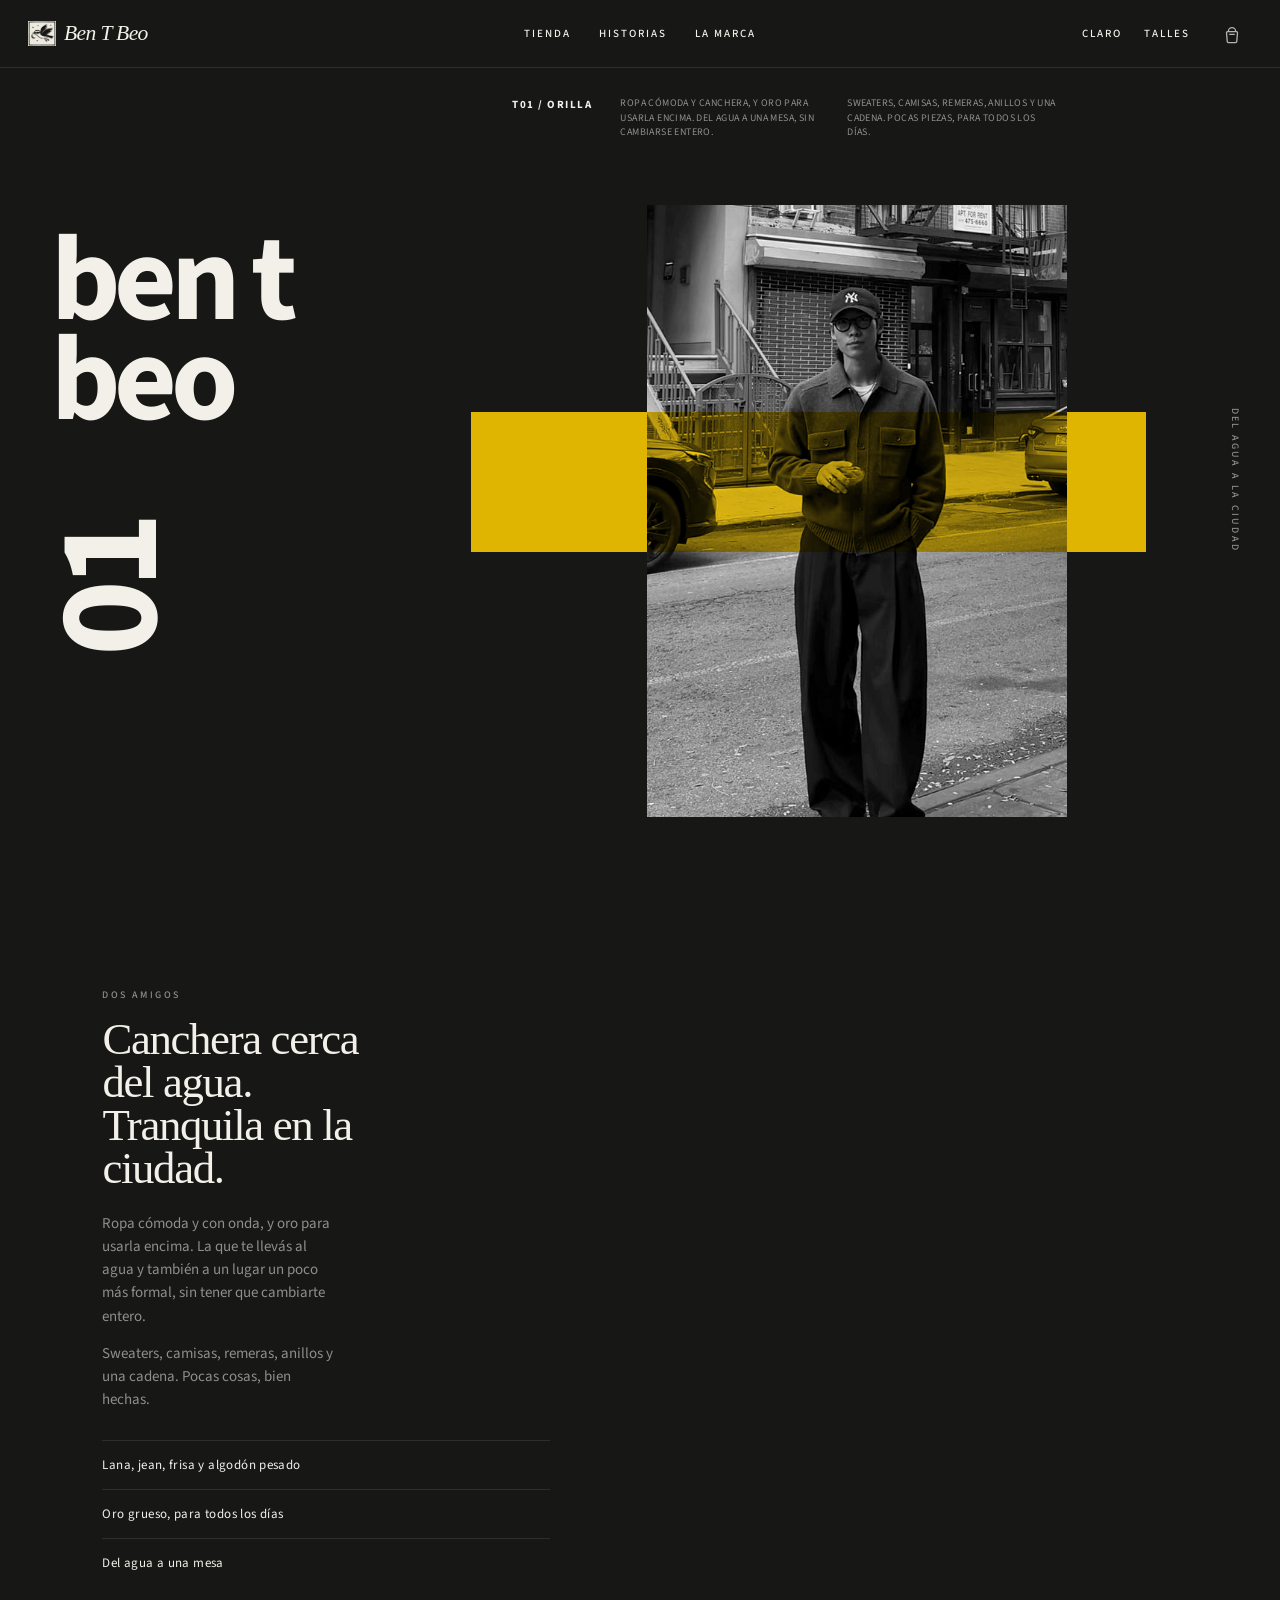
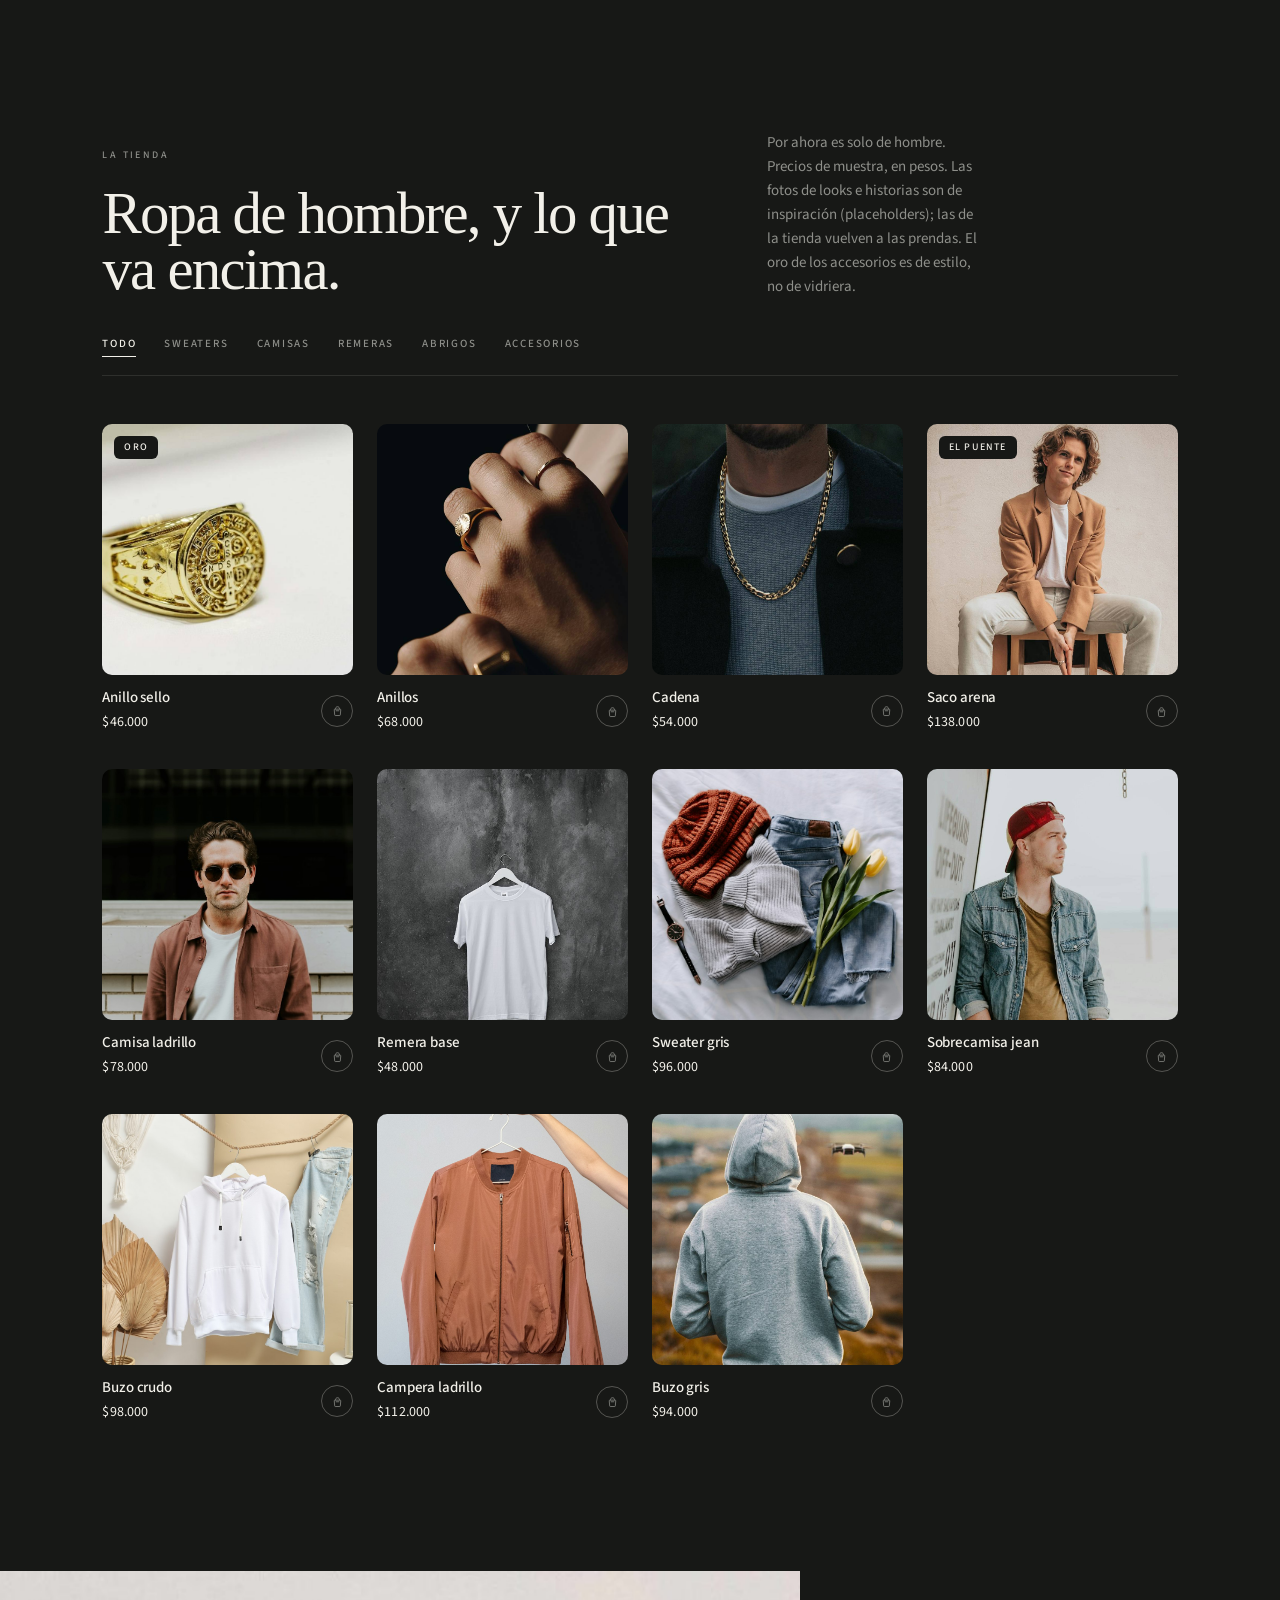
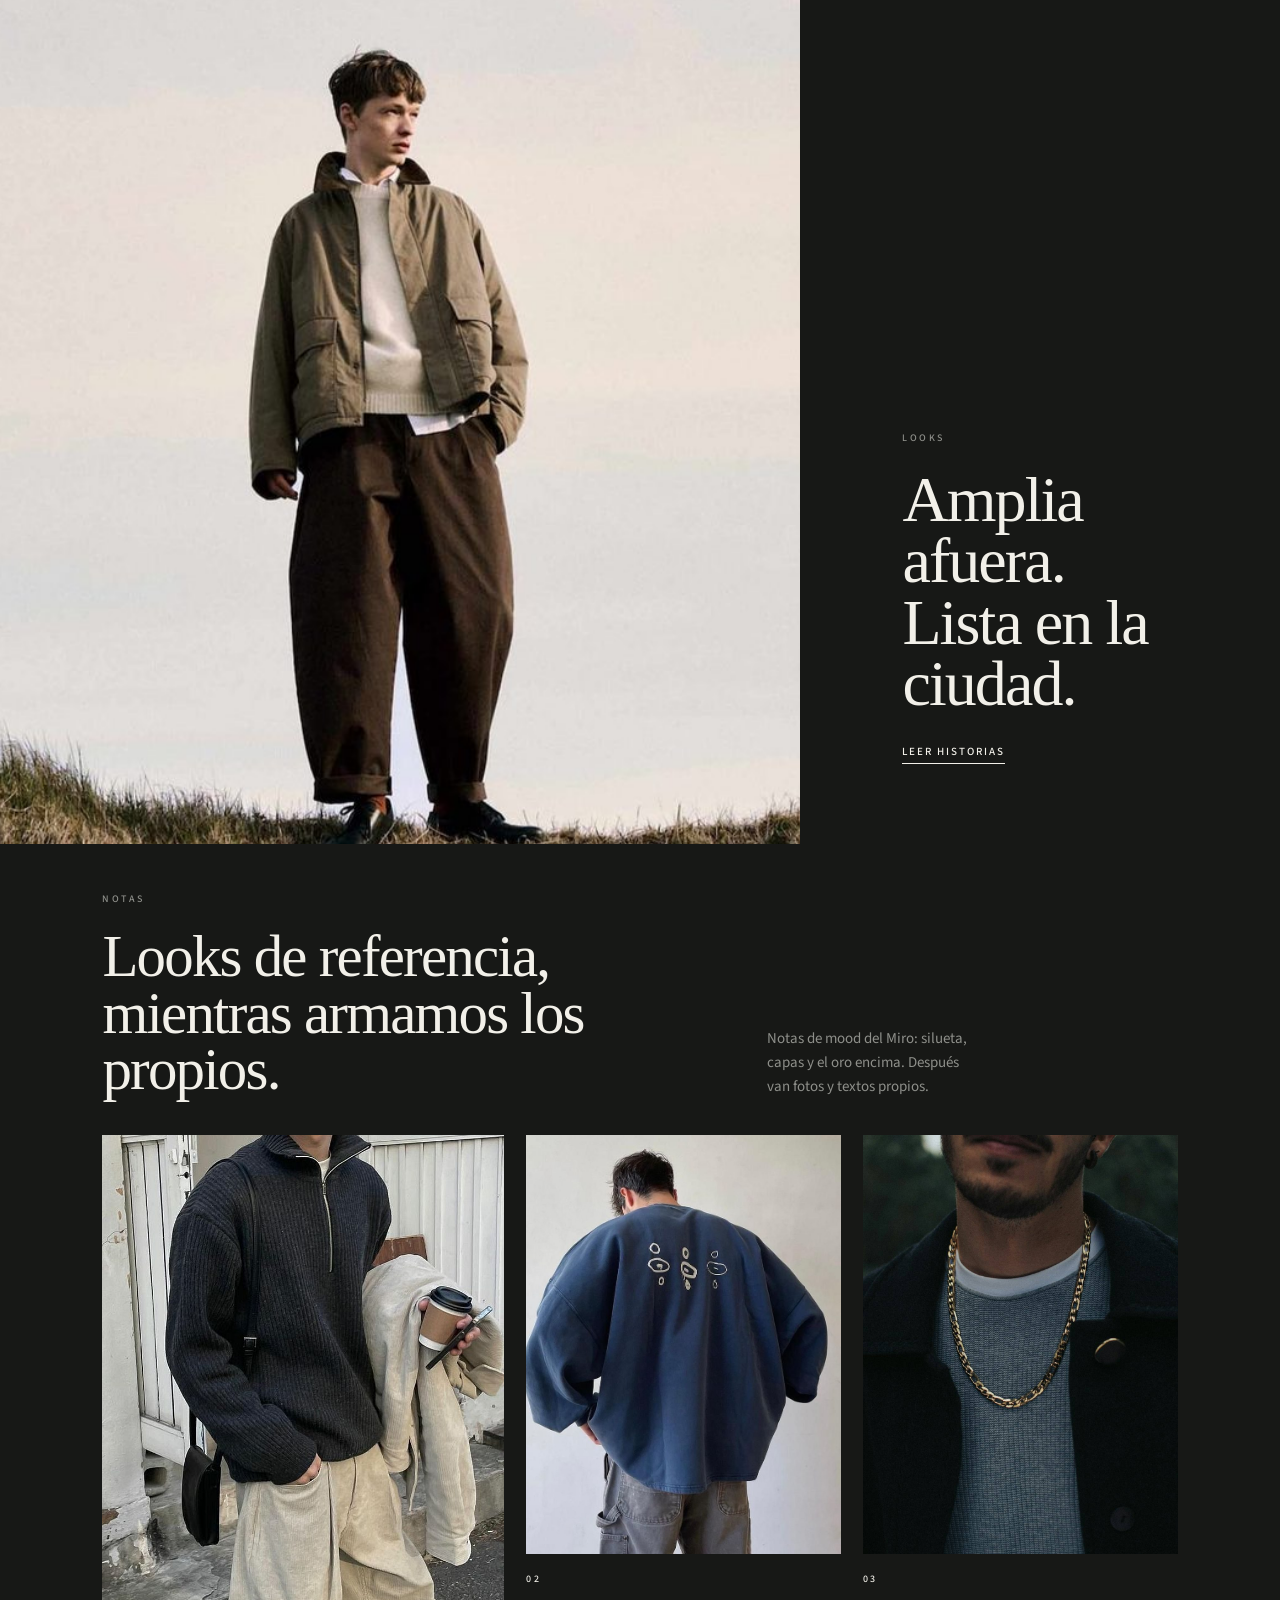
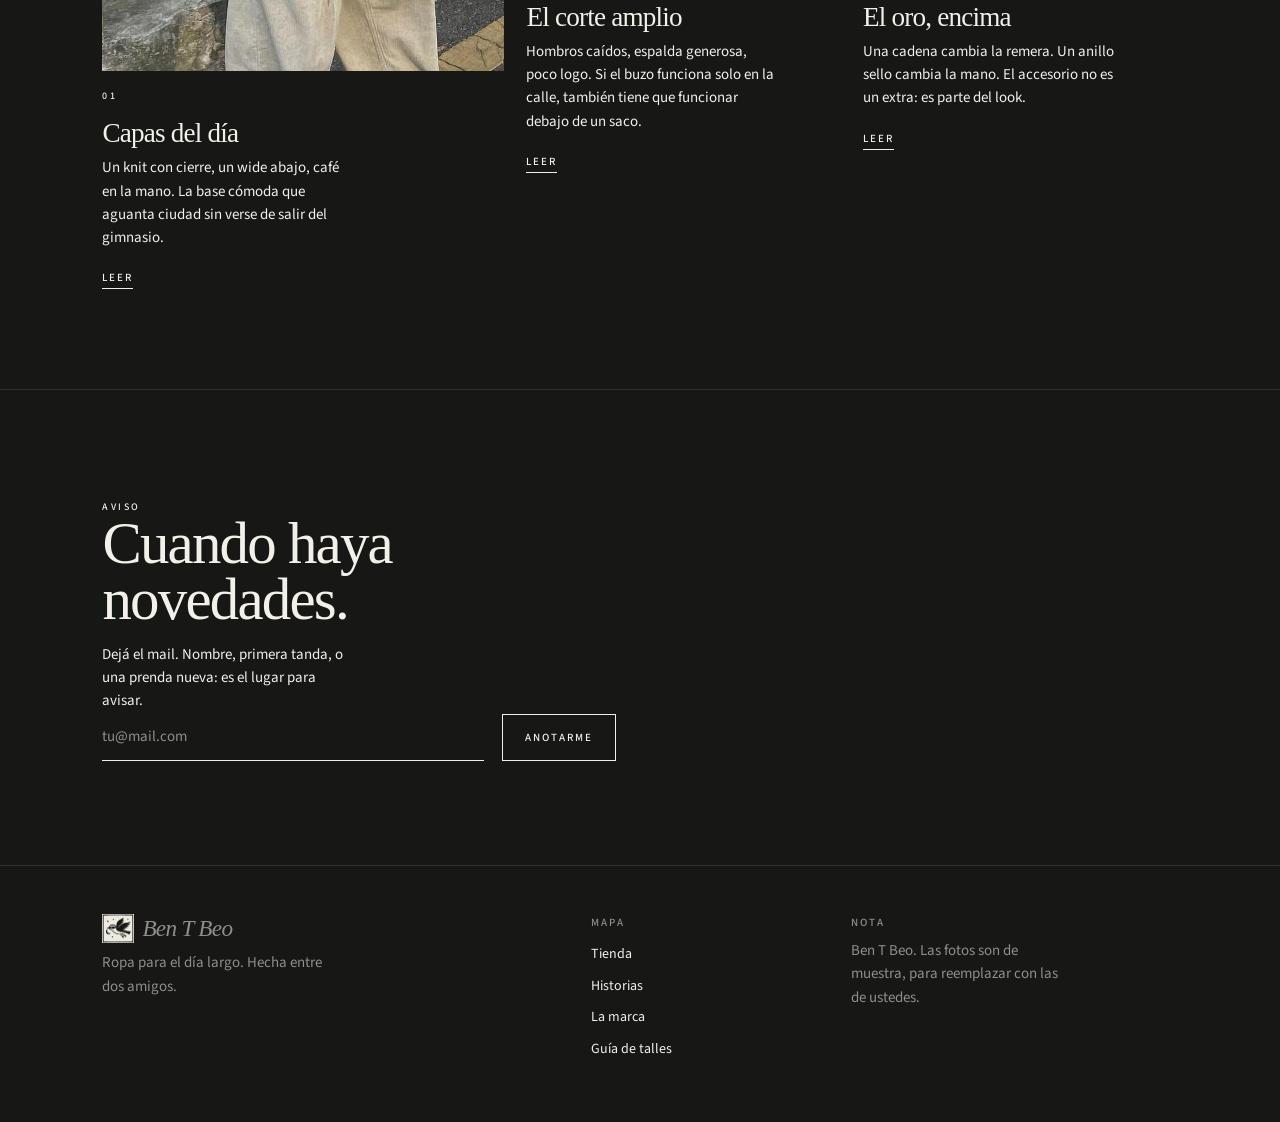
==== index.html @ 5edfe0d5 "Rename brand to Ben T Beo across the shop Update visible wordmarks, titles, footer copy, and logo as" ====
<!DOCTYPE html>
<html lang="es">
<head>
  <meta charset="UTF-8">
  <meta name="viewport" content="width=device-width, initial-scale=1, viewport-fit=cover">
  <title>Ben T Beo — del agua a la ciudad</title>
  <meta name="description" content="Ropa de hombre y oro para usar todos los días. Sweaters, camisas, remeras, anillos y una cadena.">
  <meta name="theme-color" content="#171816" id="theme-color">
  <meta name="color-scheme" content="dark">
  <link rel="icon" href="assets/logo-ben-t-beo.png" type="image/png">
  <link rel="preconnect" href="https://fonts.googleapis.com">
  <link rel="preconnect" href="https://fonts.gstatic.com" crossorigin>
  <link href="https://fonts.googleapis.com/css2?family=Source+Sans+3:ital,wght@0,400;0,500;0,700;1,400&display=swap" rel="stylesheet">
  <script>
    (() => {
      const key = "ben-t-beo-theme";
      const colors = { dark: "#171816", light: "#f3f1ec" };
      const saved = localStorage.getItem(key) || localStorage.getItem("benteveo-theme");
      const theme = saved === "light" || saved === "dark"
        ? saved
        : "dark";
      if (saved && !localStorage.getItem(key)) localStorage.setItem(key, saved);
      document.documentElement.setAttribute("data-theme", theme);
      const themeColor = document.getElementById("theme-color");
      if (themeColor) themeColor.setAttribute("content", colors[theme]);
      const scheme = document.querySelector('meta[name="color-scheme"]');
      if (scheme) scheme.setAttribute("content", theme);
    })();
  </script>
  <link rel="stylesheet" href="styles.css">
  <!--
    TEMPLATE DE MARCA
    Nombre: Ben T Beo. Buscá "Ben T Beo" si lo querés cambiar.
    Textos y precios: en este archivo.
    Para sumar una prenda: agregala en products.js y copiá un <article class="pcard> en la grilla.
    Cada prenda tiene ficha en producto.html?id=…. La bolsa se guarda en el navegador. Todavía no cobra.
  -->
</head>
<body>
  <a class="skip" href="#ropa">Ir a la ropa</a>

  <header class="top" id="top">
    <div class="nav">
      <div class="nav__start">
        <button class="burger" type="button" data-action="menu" aria-expanded="false" aria-controls="mobile-menu">
          <svg class="burger__icon" aria-hidden="true" fill="none" width="22" height="22" viewBox="0 0 24 24">
            <path d="M1 19h22M1 12h22M1 5h22" stroke="currentColor" stroke-width="1.3" stroke-linecap="square"/>
          </svg>
          <span class="vh">Menú</span>
        </button>
      </div>
      <a class="logo" href="#inicio">
        <img src="assets/logo-ben-t-beo.png" alt="">
        <span>Ben T Beo</span>
      </a>
      <nav class="links" id="links" aria-label="Navegación">
        <a href="#ropa">Tienda</a>
        <a href="#historias">Historias</a>
        <a href="#marca">La marca</a>
      </nav>
      <div class="nav__end">
        <button class="textbtn theme-toggle only-desktop" type="button" data-action="theme" aria-label="Cambiar tema">
          <span data-theme-label>Claro</span>
        </button>
        <button class="textbtn only-desktop" type="button" data-action="guide">Talles</button>
        <button class="bag bag--empty" type="button" data-action="open-cart" aria-label="Bolsa vacía">
          <svg class="bag__icon" aria-hidden="true" fill="none" width="22" height="22" viewBox="0 0 24 24">
            <path d="M8 9c0-2.2 1.8-4 4-4s4 1.8 4 4" stroke="currentColor" stroke-width="1.4" stroke-linecap="round"/>
            <path d="M7.2 9.5h9.6c.7 0 1.3.6 1.2 1.3l-.8 9.2a1.4 1.4 0 0 1-1.4 1.3H8.2a1.4 1.4 0 0 1-1.4-1.3l-.8-9.2c-.1-.7.5-1.3 1.2-1.3Z" stroke="currentColor" stroke-width="1.4" stroke-linejoin="round"/>
            <path d="M9.5 12.5h5" stroke="currentColor" stroke-width="1.4" stroke-linecap="round"/>
          </svg>
          <span class="bag__badge" data-cart-count hidden>0</span>
        </button>
      </div>
    </div>
  </header>

  <aside id="mobile-menu" class="mnav" aria-hidden="true">
    <div class="mnav__backdrop" data-action="menu-close" tabindex="-1"></div>
    <div class="mnav__drawer" role="dialog" aria-modal="true" aria-label="Menú">
      <div class="mnav__stage">
        <div class="mnav__panel mnav__panel--main" data-mnav-panel="main">
          <ul class="mnav__list">
            <li>
              <button type="button" class="mnav__item" data-action="mnav-open" data-panel="tienda">
                Tienda
                <svg aria-hidden="true" fill="none" width="12" height="12" viewBox="0 0 10 10">
                  <path d="m3 9 4-4-4-4" stroke="currentColor" stroke-linecap="square"/>
                </svg>
              </button>
            </li>
            <li><a class="mnav__item" href="#historias" data-action="menu-close">Historias</a></li>
            <li><a class="mnav__item" href="#marca" data-action="menu-close">La marca</a></li>
            <li><button type="button" class="mnav__item" data-action="guide" data-menu-close>Talles</button></li>
          </ul>
          <div class="mnav__foot">
            <button type="button" class="mnav__foot-btn" data-action="theme" aria-label="Cambiar tema">
              <span data-theme-label>Claro</span>
            </button>
          </div>
        </div>
        <div class="mnav__panel mnav__panel--sub" data-mnav-panel="tienda">
          <button type="button" class="mnav__back" data-action="mnav-back">
            <svg aria-hidden="true" fill="none" width="12" height="12" viewBox="0 0 10 10">
              <path d="M7 1 3 5l4 4" stroke="currentColor" stroke-linecap="square"/>
            </svg>
            Tienda
          </button>
          <ul class="mnav__list">
            <li><a class="mnav__item" href="#ropa" data-action="menu-filter" data-cat="todo">Todo</a></li>
            <li><a class="mnav__item" href="#ropa" data-action="menu-filter" data-cat="sweaters">Sweaters</a></li>
            <li><a class="mnav__item" href="#ropa" data-action="menu-filter" data-cat="camisas">Camisas</a></li>
            <li><a class="mnav__item" href="#ropa" data-action="menu-filter" data-cat="remeras">Remeras</a></li>
            <li><a class="mnav__item" href="#ropa" data-action="menu-filter" data-cat="abrigos">Abrigos</a></li>
            <li><a class="mnav__item" href="#ropa" data-action="menu-filter" data-cat="accesorios">Accesorios</a></li>
          </ul>
        </div>
      </div>
      <button type="button" class="mnav__close" data-action="menu-close" aria-label="Cerrar menú">
        <svg aria-hidden="true" fill="none" width="14" height="14" viewBox="0 0 16 16">
          <path d="m1 1 14 14M1 15 15 1" stroke="currentColor" stroke-width="1.3"/>
        </svg>
      </button>
    </div>
  </aside>

  <section class="lab-hero" id="inicio" aria-label="Inicio">
    <div class="lab-hero__brand">
      <h1>Ben T Beo</h1>
      <p class="lab-hero__code" aria-hidden="true">01</p>
    </div>

    <div class="lab-hero__main">
      <div class="lab-hero__meta">
        <p class="lab-hero__tag">T01 / Orilla</p>
        <div class="lab-hero__cols">
          <p>Ropa cómoda y canchera, y oro para usarla encima. Del agua a una mesa, sin cambiarse entero.</p>
          <p>Sweaters, camisas, remeras, anillos y una cadena. Pocas piezas, para todos los días.</p>
        </div>
      </div>

      <div class="lab-hero__stage">
        <div class="lab-hero__band" aria-hidden="true"></div>
        <img
          class="lab-hero__fig"
          src="assets/inspo-look-city.jpg"
          alt="Look de ciudad, overshirt y wide"
          width="900"
          height="1200"
        >
      </div>

      <p class="lab-hero__spine" aria-hidden="true">Del agua a la ciudad</p>
    </div>
  </section>

  <section class="manifesto" id="marca">
    <div class="manifesto__copy">
      <p class="eyebrow">Dos amigos</p>
      <h2>Canchera cerca del agua. Tranquila en la ciudad.</h2>
      <p>Ropa cómoda y con onda, y oro para usarla encima. La que te llevás al agua y también a un lugar un poco más formal, sin tener que cambiarte entero.</p>
      <p>Sweaters, camisas, remeras, anillos y una cadena. Pocas cosas, bien hechas.</p>
      <ul class="facts">
        <li>Lana, jean, frisa y algodón pesado</li>
        <li>Oro grueso, para todos los días</li>
        <li>Del agua a una mesa</li>
      </ul>
    </div>
  </section>

  <section class="shop" id="ropa">
    <div class="shop__head">
      <div>
        <p class="eyebrow">La tienda</p>
        <h2>Ropa de hombre, y lo que va encima.</h2>
      </div>
      <p class="lede">Por ahora es solo de hombre. Precios de muestra, en pesos. Las fotos de looks e historias son de inspiración (placeholders); las de la tienda vuelven a las prendas. El oro de los accesorios es de estilo, no de vidriera.</p>
    </div>

    <div class="filters" role="toolbar" aria-label="Filtrar por tipo">
      <button type="button" class="chip is-on" data-action="filter" data-cat="todo" aria-pressed="true">Todo</button>
      <button type="button" class="chip" data-action="filter" data-cat="sweaters" aria-pressed="false">Sweaters</button>
      <button type="button" class="chip" data-action="filter" data-cat="camisas" aria-pressed="false">Camisas</button>
      <button type="button" class="chip" data-action="filter" data-cat="remeras" aria-pressed="false">Remeras</button>
      <button type="button" class="chip" data-action="filter" data-cat="abrigos" aria-pressed="false">Abrigos</button>
      <button type="button" class="chip" data-action="filter" data-cat="accesorios" aria-pressed="false">Accesorios</button>
    </div>

    <div class="grid" id="grid">
      <article class="pcard" data-cat="accesorios" data-id="anillo-sello" data-name="Anillo sello" data-price="46000" data-fixed-size="Único" data-meta="Oro · sello" data-blurb="Un sello de oro, para usarlo todos los días. La cara grabada es la pieza, no un adorno.">
        <a class="ph" href="producto.html?id=anillo-sello">
          <img src="assets/gold-ring.jpg" alt="Anillo sello de oro, de cerca">
          <span class="badge">Oro</span>
        </a>
        <div class="pinfo">
          <div class="pinfo__text">
            <h3><a href="producto.html?id=anillo-sello">Anillo sello</a></h3>
            <p class="price">$46.000</p>
            <p class="meta">Oro · sello</p>
          </div>
          <button class="add" type="button" data-action="add" aria-label="Agregar a la bolsa">
            <svg aria-hidden="true" fill="none" viewBox="0 0 24 24" width="16" height="16"><path d="M8 9c0-2.2 1.8-4 4-4s4 1.8 4 4" stroke="currentColor" stroke-width="1.4" stroke-linecap="round"/><path d="M7.2 9.5h9.6c.7 0 1.3.6 1.2 1.3l-.8 9.2a1.4 1.4 0 0 1-1.4 1.3H8.2a1.4 1.4 0 0 1-1.4-1.3l-.8-9.2c-.1-.7.5-1.3 1.2-1.3Z" stroke="currentColor" stroke-width="1.4" stroke-linejoin="round"/><path d="M9.5 12.5h5" stroke="currentColor" stroke-width="1.4" stroke-linecap="round"/></svg>
          </button>
        </div>
      </article>

      <article class="pcard" data-cat="accesorios" data-id="anillos" data-name="Anillos" data-price="68000" data-fixed-size="Único" data-meta="Oro · tres" data-blurb="Tres anillos para usar juntos. Sellos chicos, de oro, para la mano y no para guardarlos.">
        <a class="ph" href="producto.html?id=anillos">
          <img src="assets/gold-finger.jpg" alt="Tres anillos sello de oro en la mano">
        </a>
        <div class="pinfo">
          <div class="pinfo__text">
            <h3><a href="producto.html?id=anillos">Anillos</a></h3>
            <p class="price">$68.000</p>
            <p class="meta">Oro · tres</p>
          </div>
          <button class="add" type="button" data-action="add" aria-label="Agregar a la bolsa">
            <svg aria-hidden="true" fill="none" viewBox="0 0 24 24" width="16" height="16"><path d="M8 9c0-2.2 1.8-4 4-4s4 1.8 4 4" stroke="currentColor" stroke-width="1.4" stroke-linecap="round"/><path d="M7.2 9.5h9.6c.7 0 1.3.6 1.2 1.3l-.8 9.2a1.4 1.4 0 0 1-1.4 1.3H8.2a1.4 1.4 0 0 1-1.4-1.3l-.8-9.2c-.1-.7.5-1.3 1.2-1.3Z" stroke="currentColor" stroke-width="1.4" stroke-linejoin="round"/><path d="M9.5 12.5h5" stroke="currentColor" stroke-width="1.4" stroke-linecap="round"/></svg>
          </button>
        </div>
      </article>

      <article class="pcard" data-cat="accesorios" data-id="cadena" data-name="Cadena" data-price="54000" data-fixed-size="Único" data-meta="Oro · gruesa" data-blurb="Una cadena gruesa, arriba de la remera. Sin dije. El oro se usa, no se guarda.">
        <a class="ph" href="producto.html?id=cadena">
          <img src="assets/gold-man.jpg" alt="Cadena de oro gruesa sobre una remera">
        </a>
        <div class="pinfo">
          <div class="pinfo__text">
            <h3><a href="producto.html?id=cadena">Cadena</a></h3>
            <p class="price">$54.000</p>
            <p class="meta">Oro · gruesa</p>
          </div>
          <button class="add" type="button" data-action="add" aria-label="Agregar a la bolsa">
            <svg aria-hidden="true" fill="none" viewBox="0 0 24 24" width="16" height="16"><path d="M8 9c0-2.2 1.8-4 4-4s4 1.8 4 4" stroke="currentColor" stroke-width="1.4" stroke-linecap="round"/><path d="M7.2 9.5h9.6c.7 0 1.3.6 1.2 1.3l-.8 9.2a1.4 1.4 0 0 1-1.4 1.3H8.2a1.4 1.4 0 0 1-1.4-1.3l-.8-9.2c-.1-.7.5-1.3 1.2-1.3Z" stroke="currentColor" stroke-width="1.4" stroke-linejoin="round"/><path d="M9.5 12.5h5" stroke="currentColor" stroke-width="1.4" stroke-linecap="round"/></svg>
          </button>
        </div>
      </article>

      <article class="pcard" data-cat="abrigos" data-id="saco-arena" data-name="Saco arena" data-price="138000" data-meta="Lana · arena" data-blurb="Corte recto, sin hombreras duras. Va con una remera blanca a la mañana y también cuando el plan se pone más serio.">
        <a class="ph" href="producto.html?id=saco-arena">
          <img src="assets/denim.jpg" alt="Saco arena abierto sobre una remera blanca" style="object-position:center 18%">
          <span class="badge">El puente</span>
        </a>
        <div class="pinfo">
          <div class="pinfo__text">
            <h3><a href="producto.html?id=saco-arena">Saco arena</a></h3>
            <p class="price">$138.000</p>
            <p class="meta">Lana · arena</p>
          </div>
          <button class="add" type="button" data-action="add" aria-label="Agregar a la bolsa">
            <svg aria-hidden="true" fill="none" viewBox="0 0 24 24" width="16" height="16"><path d="M8 9c0-2.2 1.8-4 4-4s4 1.8 4 4" stroke="currentColor" stroke-width="1.4" stroke-linecap="round"/><path d="M7.2 9.5h9.6c.7 0 1.3.6 1.2 1.3l-.8 9.2a1.4 1.4 0 0 1-1.4 1.3H8.2a1.4 1.4 0 0 1-1.4-1.3l-.8-9.2c-.1-.7.5-1.3 1.2-1.3Z" stroke="currentColor" stroke-width="1.4" stroke-linejoin="round"/><path d="M9.5 12.5h5" stroke="currentColor" stroke-width="1.4" stroke-linecap="round"/></svg>
          </button>
        </div>
      </article>

      <article class="pcard" data-cat="camisas" data-id="camisa-ladrillo" data-name="Camisa ladrillo" data-price="78000" data-meta="Algodón · ladrillo" data-blurb="Abierta arriba de una remera, o cerrada. El punto medio entre la playa y una mesa.">
        <a class="ph" href="producto.html?id=camisa-ladrillo">
          <img src="assets/street.jpg" alt="Camisa ladrillo abierta sobre remera blanca" style="object-position:center 22%">
        </a>
        <div class="pinfo">
          <div class="pinfo__text">
            <h3><a href="producto.html?id=camisa-ladrillo">Camisa ladrillo</a></h3>
            <p class="price">$78.000</p>
            <p class="meta">Algodón · ladrillo</p>
          </div>
          <button class="add" type="button" data-action="add" aria-label="Agregar a la bolsa">
            <svg aria-hidden="true" fill="none" viewBox="0 0 24 24" width="16" height="16"><path d="M8 9c0-2.2 1.8-4 4-4s4 1.8 4 4" stroke="currentColor" stroke-width="1.4" stroke-linecap="round"/><path d="M7.2 9.5h9.6c.7 0 1.3.6 1.2 1.3l-.8 9.2a1.4 1.4 0 0 1-1.4 1.3H8.2a1.4 1.4 0 0 1-1.4-1.3l-.8-9.2c-.1-.7.5-1.3 1.2-1.3Z" stroke="currentColor" stroke-width="1.4" stroke-linejoin="round"/><path d="M9.5 12.5h5" stroke="currentColor" stroke-width="1.4" stroke-linecap="round"/></svg>
          </button>
        </div>
      </article>

      <article class="pcard" data-cat="remeras" data-id="remera-base" data-name="Remera base" data-price="48000" data-meta="Algodón pesado · blanca" data-blurb="Cuello que no se deforma y tela que se siente. La prenda que más se va a usar, sola o abajo de todo lo demás.">
        <a class="ph" href="producto.html?id=remera-base">
          <img src="assets/p-shirts.jpg" alt="Remera blanca en una percha">
        </a>
        <div class="pinfo">
          <div class="pinfo__text">
            <h3><a href="producto.html?id=remera-base">Remera base</a></h3>
            <p class="price">$48.000</p>
            <p class="meta">Algodón pesado · blanca</p>
          </div>
          <button class="add" type="button" data-action="add" aria-label="Agregar a la bolsa">
            <svg aria-hidden="true" fill="none" viewBox="0 0 24 24" width="16" height="16"><path d="M8 9c0-2.2 1.8-4 4-4s4 1.8 4 4" stroke="currentColor" stroke-width="1.4" stroke-linecap="round"/><path d="M7.2 9.5h9.6c.7 0 1.3.6 1.2 1.3l-.8 9.2a1.4 1.4 0 0 1-1.4 1.3H8.2a1.4 1.4 0 0 1-1.4-1.3l-.8-9.2c-.1-.7.5-1.3 1.2-1.3Z" stroke="currentColor" stroke-width="1.4" stroke-linejoin="round"/><path d="M9.5 12.5h5" stroke="currentColor" stroke-width="1.4" stroke-linecap="round"/></svg>
          </button>
        </div>
      </article>

      <article class="pcard" data-cat="sweaters" data-id="sweater-gris" data-name="Sweater gris" data-price="96000" data-meta="Punto · gris" data-blurb="Cuello alto, punto elastizado. Solo, o debajo del saco cuando refresca en la ciudad.">
        <a class="ph" href="producto.html?id=sweater-gris">
          <img src="assets/folded.jpg" alt="Sweater de punto gris, doblado" style="object-position:center 55%">
        </a>
        <div class="pinfo">
          <div class="pinfo__text">
            <h3><a href="producto.html?id=sweater-gris">Sweater gris</a></h3>
            <p class="price">$96.000</p>
            <p class="meta">Punto · gris</p>
          </div>
          <button class="add" type="button" data-action="add" aria-label="Agregar a la bolsa">
            <svg aria-hidden="true" fill="none" viewBox="0 0 24 24" width="16" height="16"><path d="M8 9c0-2.2 1.8-4 4-4s4 1.8 4 4" stroke="currentColor" stroke-width="1.4" stroke-linecap="round"/><path d="M7.2 9.5h9.6c.7 0 1.3.6 1.2 1.3l-.8 9.2a1.4 1.4 0 0 1-1.4 1.3H8.2a1.4 1.4 0 0 1-1.4-1.3l-.8-9.2c-.1-.7.5-1.3 1.2-1.3Z" stroke="currentColor" stroke-width="1.4" stroke-linejoin="round"/><path d="M9.5 12.5h5" stroke="currentColor" stroke-width="1.4" stroke-linecap="round"/></svg>
          </button>
        </div>
      </article>

      <article class="pcard" data-cat="camisas" data-id="sobrecamisa-jean" data-name="Sobrecamisa jean" data-price="84000" data-meta="Jean · azul lavado" data-blurb="La de la costa. Arremangada, encima de una remera, y se queda puesta todo el día.">
        <a class="ph" href="producto.html?id=sobrecamisa-jean">
          <img src="assets/shirt.jpg" alt="Sobrecamisa de jean en la playa" style="object-position:center 30%">
        </a>
        <div class="pinfo">
          <div class="pinfo__text">
            <h3><a href="producto.html?id=sobrecamisa-jean">Sobrecamisa jean</a></h3>
            <p class="price">$84.000</p>
            <p class="meta">Jean · azul lavado</p>
          </div>
          <button class="add" type="button" data-action="add" aria-label="Agregar a la bolsa">
            <svg aria-hidden="true" fill="none" viewBox="0 0 24 24" width="16" height="16"><path d="M8 9c0-2.2 1.8-4 4-4s4 1.8 4 4" stroke="currentColor" stroke-width="1.4" stroke-linecap="round"/><path d="M7.2 9.5h9.6c.7 0 1.3.6 1.2 1.3l-.8 9.2a1.4 1.4 0 0 1-1.4 1.3H8.2a1.4 1.4 0 0 1-1.4-1.3l-.8-9.2c-.1-.7.5-1.3 1.2-1.3Z" stroke="currentColor" stroke-width="1.4" stroke-linejoin="round"/><path d="M9.5 12.5h5" stroke="currentColor" stroke-width="1.4" stroke-linecap="round"/></svg>
          </button>
        </div>
      </article>

      <article class="pcard" data-cat="sweaters" data-id="buzo-crudo" data-name="Buzo crudo" data-price="98000" data-meta="Frisa · crudo" data-blurb="Sin estampa y sin capucha ruidosa. Cómodo, y bastante limpio como para salir así nomás.">
        <a class="ph" href="producto.html?id=buzo-crudo">
          <img src="assets/p-whites.jpg" alt="Buzo crudo en percha">
        </a>
        <div class="pinfo">
          <div class="pinfo__text">
            <h3><a href="producto.html?id=buzo-crudo">Buzo crudo</a></h3>
            <p class="price">$98.000</p>
            <p class="meta">Frisa · crudo</p>
          </div>
          <button class="add" type="button" data-action="add" aria-label="Agregar a la bolsa">
            <svg aria-hidden="true" fill="none" viewBox="0 0 24 24" width="16" height="16"><path d="M8 9c0-2.2 1.8-4 4-4s4 1.8 4 4" stroke="currentColor" stroke-width="1.4" stroke-linecap="round"/><path d="M7.2 9.5h9.6c.7 0 1.3.6 1.2 1.3l-.8 9.2a1.4 1.4 0 0 1-1.4 1.3H8.2a1.4 1.4 0 0 1-1.4-1.3l-.8-9.2c-.1-.7.5-1.3 1.2-1.3Z" stroke="currentColor" stroke-width="1.4" stroke-linejoin="round"/><path d="M9.5 12.5h5" stroke="currentColor" stroke-width="1.4" stroke-linecap="round"/></svg>
          </button>
        </div>
      </article>

      <article class="pcard" data-cat="abrigos" data-id="campera-ladrillo" data-name="Campera ladrillo" data-price="112000" data-meta="Nylon · ladrillo" data-blurb="Liviana, para el entretiempo. Cierra el look cuando la remera sola se queda corta, sin disfrazarlo.">
        <a class="ph" href="producto.html?id=campera-ladrillo">
          <img src="assets/jacket.jpg" alt="Campera ladrillo en una percha">
        </a>
        <div class="pinfo">
          <div class="pinfo__text">
            <h3><a href="producto.html?id=campera-ladrillo">Campera ladrillo</a></h3>
            <p class="price">$112.000</p>
            <p class="meta">Nylon · ladrillo</p>
          </div>
          <button class="add" type="button" data-action="add" aria-label="Agregar a la bolsa">
            <svg aria-hidden="true" fill="none" viewBox="0 0 24 24" width="16" height="16"><path d="M8 9c0-2.2 1.8-4 4-4s4 1.8 4 4" stroke="currentColor" stroke-width="1.4" stroke-linecap="round"/><path d="M7.2 9.5h9.6c.7 0 1.3.6 1.2 1.3l-.8 9.2a1.4 1.4 0 0 1-1.4 1.3H8.2a1.4 1.4 0 0 1-1.4-1.3l-.8-9.2c-.1-.7.5-1.3 1.2-1.3Z" stroke="currentColor" stroke-width="1.4" stroke-linejoin="round"/><path d="M9.5 12.5h5" stroke="currentColor" stroke-width="1.4" stroke-linecap="round"/></svg>
          </button>
        </div>
      </article>

      <article class="pcard" data-cat="sweaters" data-id="buzo-gris" data-name="Buzo gris" data-price="94000" data-meta="Frisa · gris" data-blurb="El de todos los días. Capucha, bolsillo, y una tela que no se ve fina de más.">
        <a class="ph" href="producto.html?id=buzo-gris">
          <img src="assets/p-hoodie.jpg" alt="Buzo gris, de espaldas" style="object-position:center 40%">
        </a>
        <div class="pinfo">
          <div class="pinfo__text">
            <h3><a href="producto.html?id=buzo-gris">Buzo gris</a></h3>
            <p class="price">$94.000</p>
            <p class="meta">Frisa · gris</p>
          </div>
          <button class="add" type="button" data-action="add" aria-label="Agregar a la bolsa">
            <svg aria-hidden="true" fill="none" viewBox="0 0 24 24" width="16" height="16"><path d="M8 9c0-2.2 1.8-4 4-4s4 1.8 4 4" stroke="currentColor" stroke-width="1.4" stroke-linecap="round"/><path d="M7.2 9.5h9.6c.7 0 1.3.6 1.2 1.3l-.8 9.2a1.4 1.4 0 0 1-1.4 1.3H8.2a1.4 1.4 0 0 1-1.4-1.3l-.8-9.2c-.1-.7.5-1.3 1.2-1.3Z" stroke="currentColor" stroke-width="1.4" stroke-linejoin="round"/><path d="M9.5 12.5h5" stroke="currentColor" stroke-width="1.4" stroke-linecap="round"/></svg>
          </button>
        </div>
      </article>
    </div>
    <p class="empty" id="empty" hidden>En esta categoría todavía no hay nada.</p>
  </section>

  <section class="band">
    <figure class="band__media">
      <img src="assets/inspo-band.jpg" alt="Look oversized, del agua a la ciudad">
    </figure>
    <div class="band__copy">
      <p class="eyebrow">Looks</p>
      <h2>Amplia afuera.<br>Lista en la ciudad.</h2>
      <a class="link" href="#historias">Leer historias</a>
    </div>
  </section>

  <section class="stories" id="historias">
    <div class="shop__head">
      <div>
        <p class="eyebrow">Notas</p>
        <h2>Looks de referencia, mientras armamos los propios.</h2>
      </div>
      <p class="lede">Notas de mood del Miro: silueta, capas y el oro encima. Después van fotos y textos propios.</p>
    </div>
    <div class="story-grid">
      <article class="story">
        <img src="assets/inspo-story-knit.jpg" alt="Half-zip charcoal y pantalón wide">
        <p class="eyebrow">01</p>
        <h3>Capas del día</h3>
        <p>Un knit con cierre, un wide abajo, café en la mano. La base cómoda que aguanta ciudad sin verse de salir del gimnasio.</p>
        <p class="more" hidden>El punto medio del moodboard: neutros, volumen y poco ruido. Cuando estén las prendas propias, esta nota se reescribe con la tela real.</p>
        <button type="button" class="textbtn" data-action="story">Leer</button>
      </article>
      <article class="story">
        <img src="assets/inspo-story-back.jpg" alt="Buzo oversized de espalda" style="object-position:center 20%">
        <p class="eyebrow">02</p>
        <h3>El corte amplio</h3>
        <p>Hombros caídos, espalda generosa, poco logo. Si el buzo funciona solo en la calle, también tiene que funcionar debajo de un saco.</p>
        <p class="more" hidden>La inspo del Miro empuja oversized sin disfraz. La vara sigue siendo la misma: del agua a una mesa, sin cambiarse entero.</p>
        <button type="button" class="textbtn" data-action="story">Leer</button>
      </article>
      <article class="story">
        <img src="assets/gold-man.jpg" alt="Cadena de oro sobre una remera">
        <p class="eyebrow">03</p>
        <h3>El oro, encima</h3>
        <p>Una cadena cambia la remera. Un anillo sello cambia la mano. El accesorio no es un extra: es parte del look.</p>
        <p class="more" hidden>Pocas piezas, de oro, para usarlas de verdad y no guardarlas. Van con la ropa de día y también cuando el plan se pone más serio.</p>
        <button type="button" class="textbtn" data-action="story">Leer</button>
      </article>
    </div>
  </section>

  <section class="letter" id="aviso">
    <div class="letter__box">
      <p class="eyebrow">Aviso</p>
      <h2>Cuando haya novedades.</h2>
      <p>Dejá el mail. Nombre, primera tanda, o una prenda nueva: es el lugar para avisar.</p>
      <form id="letter-form">
        <label class="vh" for="mail">Email</label>
        <input id="mail" name="email" type="email" required placeholder="tu@mail.com" autocomplete="email">
        <button class="btn" type="submit">Anotarme</button>
      </form>
      <p class="thanks" id="thanks" hidden>Listo. Cuando esto mande mails de verdad, te llega. Por ahora queda guardado en esta página, en tu navegador.</p>
    </div>
  </section>

  <footer class="footer">
    <div>
      <p class="logo logo--foot">
        <img src="assets/logo-ben-t-beo.png" alt="">
        <span>Ben T Beo</span>
      </p>
      <p>Ropa para el día largo. Hecha entre dos amigos.</p>
    </div>
    <div>
      <p class="footer__label">Mapa</p>
      <a href="#ropa">Tienda</a>
      <a href="#historias">Historias</a>
      <a href="#marca">La marca</a>
      <button type="button" data-action="guide">Guía de talles</button>
    </div>
    <div>
      <p class="footer__label">Nota</p>
      <p>Ben T Beo. Las fotos son de muestra, para reemplazar con las de ustedes.</p>
    </div>
  </footer>

  <aside class="cart" id="cart" aria-hidden="true">
    <div class="cart__head">
      <h2>Bolsa</h2>
      <button type="button" class="textbtn" data-action="close-cart">Cerrar</button>
    </div>
    <div class="cart__body" data-cart-body></div>
    <div class="cart__foot">
      <p class="sub">Subtotal <strong data-cart-total>$0</strong></p>
      <p class="fine">El envío y el pago se suman cuando la tienda esté conectada.</p>
      <button class="btn btn--block" type="button" data-action="checkout">Cerrar compra</button>
      <p class="checkout-note" data-checkout-note hidden>Esto todavía no cobra. La bolsa sirve para probar cómo se siente comprar.</p>
    </div>
  </aside>
  <div class="shade" data-action="close-cart" hidden></div>

  <dialog class="modal" id="product-dialog">
    <div class="modal__product">
      <img alt="" data-p-img>
      <div>
        <p class="meta" data-p-meta></p>
        <h2 data-p-name></h2>
        <p data-p-blurb></p>
        <p class="price" data-p-price></p>
        <div class="sizes" role="group" aria-label="Talle" data-p-sizes>
          <button type="button" data-action="size" data-size="S">S</button>
          <button type="button" data-action="size" data-size="M">M</button>
          <button type="button" data-action="size" data-size="L">L</button>
          <button type="button" data-action="size" data-size="XL">XL</button>
        </div>
        <p class="size-hint" data-p-hint hidden>Elegí un talle.</p>
        <div class="modal__actions">
          <button class="add" type="button" data-action="add">Agregar</button>
          <button class="textbtn" type="button" data-action="close-dialog">Cerrar</button>
        </div>
      </div>
    </div>
  </dialog>

  <dialog class="modal" id="story-dialog">
    <p class="eyebrow" data-s-kicker></p>
    <h2 data-s-title></h2>
    <p data-s-body></p>
    <button class="textbtn" type="button" data-action="close-dialog">Cerrar</button>
  </dialog>

  <dialog class="modal" id="guide-dialog">
    <p class="eyebrow">Guía de talles</p>
    <h2>Medidas de muestra.</h2>
    <p>Son un punto de partida para la ficha. Cuando tengan la prenda medida, se actualiza esta tabla.</p>
    <table>
      <thead>
        <tr><th>Talle</th><th>Pecho</th><th>Largo</th></tr>
      </thead>
      <tbody>
        <tr><td>S</td><td>50 cm</td><td>68 cm</td></tr>
        <tr><td>M</td><td>53 cm</td><td>70 cm</td></tr>
        <tr><td>L</td><td>56 cm</td><td>72 cm</td></tr>
        <tr><td>XL</td><td>59 cm</td><td>74 cm</td></tr>
      </tbody>
    </table>
    <button class="textbtn" type="button" data-action="close-dialog">Cerrar</button>
  </dialog>

  <script src="products.js"></script>
  <script src="app.js"></script>
</body>
</html>
---- styles.css ----
:root,
html[data-theme="dark"] {
  color-scheme: dark;
  --paper: #171816;
  --ink: #f2f0e9;
  --muted: #8e8f8a;
  --line: rgba(242, 240, 233, 0.1);
  --surface: #242522;
  --nav-bg: rgba(23, 24, 22, 0.9);
  --serif: "Times New Roman", Times, "Liberation Serif", Georgia, serif;
  --sans: "Source Sans 3", "Source Sans Pro", "Helvetica Neue", Helvetica, Arial, sans-serif;
  --nav: 68px;
  --ease: cubic-bezier(.22, 1, .36, 1);
}

html[data-theme="light"] {
  color-scheme: light;
  --paper: #f3f1ec;
  --ink: #141816;
  --muted: #5e625e;
  --line: rgba(20, 24, 22, 0.12);
  --surface: #e6e3db;
  --nav-bg: rgba(243, 241, 236, 0.92);
}

* { box-sizing: border-box; }
html {
  scroll-behavior: smooth;
  /* Safari 26+ tints the status bar from html/body (theme-color is ignored). */
  background-color: var(--paper);
}
body {
  margin: 0;
  background-color: var(--paper);
  color: var(--ink);
  font-family: var(--sans);
  font-size: 15px;
  line-height: 1.55;
  font-weight: 400;
  -webkit-font-smoothing: antialiased;
  text-rendering: optimizeLegibility;
  overflow-x: hidden;
  transition: background-color .35s var(--ease), color .35s var(--ease);
}
img { max-width: 100%; display: block; }
button, input { font: inherit; color: inherit; }
a { color: inherit; }
h1, h2, h3 { font-family: var(--serif); font-weight: 500; letter-spacing: -0.03em; line-height: 0.96; }
::selection { background: var(--ink); color: var(--paper); }
:focus-visible { outline: 1px solid var(--ink); outline-offset: 3px; }

.vh, .skip {
  position: absolute;
  width: 1px; height: 1px;
  padding: 0; margin: -1px;
  overflow: hidden; clip: rect(0, 0, 0, 0); border: 0;
}
.skip:focus {
  position: fixed; top: 12px; left: 12px;
  width: auto; height: auto; margin: 0; clip: auto;
  background-color: var(--paper);
  padding: 8px 12px; z-index: 80;
}

.eyebrow {
  margin: 0 0 22px;
  font-size: 10px;
  font-weight: 500;
  letter-spacing: 0.24em;
  text-transform: uppercase;
  color: var(--muted);
}

.link, .textbtn {
  border: 0;
  background: none;
  padding: 0;
  cursor: pointer;
  font-size: 11px;
  font-weight: 500;
  letter-spacing: 0.18em;
  text-transform: uppercase;
  text-decoration: none;
}
.link {
  display: inline-block;
  border-bottom: 1px solid var(--ink);
  padding-bottom: 3px;
  width: max-content;
}
.link:hover, .textbtn:hover { opacity: 0.55; }

.btn {
  display: inline-block;
  border: 1px solid var(--ink);
  background: transparent;
  color: var(--ink);
  border-radius: 0;
  padding: 14px 22px;
  font-size: 11px;
  font-weight: 500;
  letter-spacing: 0.18em;
  text-transform: uppercase;
  text-decoration: none;
  cursor: pointer;
  transition: background .35s var(--ease), color .35s var(--ease);
}
.btn:hover { background: var(--ink); color: var(--paper); }
.btn--block { width: 100%; }

.top {
  position: sticky;
  top: 0;
  z-index: 40;
  height: var(--nav);
  color: var(--ink);
  /* Solid (not rgba): Safari samples this sticky top for the status-bar tint. */
  background-color: var(--paper);
  border-bottom: 1px solid var(--line);
}
.nav {
  height: 100%;
  display: grid;
  grid-template-columns: 1fr auto 1fr;
  align-items: center;
  padding: 0 28px;
}
.nav__start {
  display: none;
  align-items: center;
  justify-content: flex-start;
}
.logo {
  display: inline-flex;
  align-items: center;
  gap: 8px;
  font-family: var(--serif);
  font-style: italic;
  font-size: 1.35rem;
  letter-spacing: -0.03em;
  text-decoration: none;
  line-height: 1;
  color: var(--ink);
  justify-self: start;
  grid-column: 1;
}
.logo img {
  width: 28px;
  height: auto;
  display: block;
  flex: 0 0 auto;
}
.links {
  display: flex;
  gap: 28px;
  justify-self: center;
  grid-column: 2;
}
.nav__end {
  display: flex;
  justify-content: flex-end;
  align-items: center;
  gap: 22px;
  grid-column: 3;
}
.links a, .links button {
  position: relative;
  text-decoration: none;
  font-size: 11px;
  font-weight: 500;
  letter-spacing: 0.18em;
  text-transform: uppercase;
}
.links a::after {
  content: "";
  position: absolute;
  left: 0; right: 0; bottom: -5px;
  height: 1px;
  background: currentColor;
  transform: scaleX(0);
  transform-origin: left;
  transition: transform .45s var(--ease);
}
.links a:hover::after { transform: scaleX(1); }
.only-desktop { display: inline; }
.textbtn {
  border: 0; background: transparent; padding: 0; cursor: pointer;
  font-size: 11px; font-weight: 500; letter-spacing: 0.18em; text-transform: uppercase;
}
.bag {
  position: relative;
  display: inline-flex;
  align-items: center;
  justify-content: center;
  width: 40px;
  height: 40px;
  border: 0;
  background: transparent;
  padding: 0;
  cursor: pointer;
  color: var(--ink);
}
.bag__icon {
  display: block;
  transition: opacity .25s var(--ease);
}
.bag--empty .bag__icon { opacity: 0.72; }
.bag--has-items .bag__icon { opacity: 1; }
.bag__badge {
  position: absolute;
  top: 4px;
  right: 2px;
  min-width: 16px;
  height: 16px;
  padding: 0 4px;
  border-radius: 999px;
  background: var(--ink);
  color: var(--paper);
  font-family: var(--sans);
  font-size: 10px;
  font-weight: 600;
  letter-spacing: 0;
  line-height: 16px;
  text-align: center;
  text-transform: none;
}
.bag__badge[hidden] { display: none; }
.burger {
  display: none;
  width: 40px; height: 40px;
  border: 0; background: transparent; padding: 0; cursor: pointer;
  color: var(--ink);
  align-items: center;
  justify-content: center;
}
.burger__icon { display: block; }

/* Mobile menu drawer (Ementa-style left panel) */
.mnav { display: none; }
.mnav.is-ready { display: block; pointer-events: none; }
.mnav[aria-hidden="false"] { pointer-events: auto; }
.mnav__backdrop {
  position: fixed;
  inset: 0;
  z-index: 50;
  background: rgba(10, 11, 10, 0.42);
  opacity: 0;
  transition: opacity .35s var(--ease);
}
.mnav[aria-hidden="false"] .mnav__backdrop { opacity: 1; }
.mnav__drawer {
  position: fixed;
  top: 0;
  left: 0;
  bottom: 0;
  z-index: 55;
  width: min(86vw, 340px);
  background: var(--paper);
  color: var(--ink);
  border-right: 1px solid var(--line);
  display: flex;
  flex-direction: column;
  transform: translateX(-104%);
  transition: transform .4s var(--ease);
}
.mnav[aria-hidden="false"] .mnav__drawer { transform: translateX(0); }
.mnav__stage {
  position: relative;
  flex: 1;
  min-height: 0;
  overflow: hidden;
}
.mnav__panel {
  position: absolute;
  inset: 0;
  display: flex;
  flex-direction: column;
  background: var(--paper);
  transition: transform .4s var(--ease);
}
.mnav__panel--main { transform: translateX(0); }
.mnav__panel--sub {
  transform: translateX(100%);
  visibility: hidden;
}
.mnav.is-sub .mnav__panel--main { transform: translateX(-28%); }
.mnav.is-sub .mnav__panel--sub {
  transform: translateX(0);
  visibility: visible;
}
.mnav__list {
  list-style: none;
  margin: 0;
  padding: 0;
  overflow: auto;
  flex: 1;
}
.mnav__panel--main .mnav__list { padding-top: 52px; }
.mnav__list li { border-bottom: 1px solid var(--line); }
.mnav__item {
  width: 100%;
  display: flex;
  align-items: center;
  justify-content: space-between;
  gap: 12px;
  padding: 18px 22px;
  border: 0;
  background: none;
  color: inherit;
  text-decoration: none;
  cursor: pointer;
  font-family: var(--sans);
  font-size: 15px;
  font-weight: 500;
  letter-spacing: 0.02em;
  text-align: left;
  line-height: 1.2;
}
.mnav__item svg { flex: 0 0 auto; opacity: 0.7; }
.mnav__back {
  width: 100%;
  display: flex;
  align-items: center;
  gap: 10px;
  padding: 18px 22px;
  border: 0;
  border-bottom: 1px solid var(--line);
  background: none;
  color: var(--muted);
  cursor: pointer;
  font-family: var(--sans);
  font-size: 15px;
  font-weight: 500;
  letter-spacing: 0.02em;
  text-align: left;
}
.mnav__foot {
  margin-top: auto;
  padding: 18px 22px 28px;
  border-top: 1px solid var(--line);
}
.mnav__foot-btn {
  border: 0;
  background: none;
  padding: 0;
  cursor: pointer;
  font-size: 11px;
  font-weight: 500;
  letter-spacing: 0.18em;
  text-transform: uppercase;
  color: inherit;
}
.mnav__close {
  position: absolute;
  top: 10px;
  right: 10px;
  width: 36px;
  height: 36px;
  border: 0;
  background: transparent;
  color: var(--ink);
  cursor: pointer;
  display: grid;
  place-items: center;
  z-index: 2;
}

/* Landing trial: composition tipo “lab.” con acento amarillo (sin commit aún). */
.lab-hero {
  --accent: #f2c400;
  position: relative;
  display: grid;
  grid-template-columns: minmax(220px, 34vw) 1fr;
  gap: 0 2vw;
  min-height: calc(100dvh - var(--nav));
  padding: 28px 3vw 36px 4vw;
  overflow: hidden;
  background-color: var(--paper);
}
.lab-hero__brand {
  position: relative;
  display: flex;
  flex-direction: column;
  justify-content: center;
  min-height: 0;
  padding-bottom: 8vh;
}
.lab-hero__brand h1 {
  margin: 0;
  font-family: var(--sans);
  font-weight: 700;
  font-size: clamp(4.2rem, 9.5vw, 9.5rem);
  line-height: 0.82;
  letter-spacing: -0.055em;
  text-transform: lowercase;
  max-width: none;
}
.lab-hero__code {
  margin: 10vh 0 0;
  font-family: var(--sans);
  font-weight: 700;
  font-size: clamp(5rem, 12vw, 9rem);
  line-height: 0.85;
  letter-spacing: -0.06em;
  writing-mode: vertical-rl;
  transform: rotate(180deg);
  align-self: flex-start;
}
.lab-hero__main {
  position: relative;
  display: grid;
  grid-template-rows: auto 1fr;
  min-height: 0;
  padding-right: 2.5rem;
}
.lab-hero__meta {
  display: flex;
  gap: 18px 28px;
  align-items: flex-start;
  max-width: 34rem;
  margin-bottom: 18px;
  z-index: 2;
}
.lab-hero__tag {
  margin: 0;
  flex: 0 0 auto;
  font-size: 11px;
  font-weight: 700;
  letter-spacing: 0.14em;
  text-transform: uppercase;
}
.lab-hero__cols {
  display: grid;
  grid-template-columns: 1fr 1fr;
  gap: 12px 18px;
}
.lab-hero__cols p {
  margin: 0;
  font-size: 10px;
  line-height: 1.45;
  letter-spacing: 0.04em;
  text-transform: uppercase;
  color: var(--muted);
}
.lab-hero__stage {
  position: relative;
  min-height: min(62vh, 640px);
  display: flex;
  align-items: center;
  justify-content: center;
  isolation: isolate;
}
.lab-hero__band {
  position: absolute;
  left: -6%;
  right: 8%;
  top: 46%;
  height: clamp(88px, 16vh, 140px);
  transform: translateY(-50%);
  background: var(--accent);
  z-index: 3;
  mix-blend-mode: color;
  pointer-events: none;
}
html[data-theme="dark"] .lab-hero__band {
  mix-blend-mode: multiply;
  opacity: 0.92;
}
.lab-hero__fig {
  position: relative;
  z-index: 2;
  width: min(100%, 420px);
  height: min(68vh, 620px);
  object-fit: cover;
  object-position: center 18%;
  filter: grayscale(1) contrast(1.06);
}
.lab-hero__spine {
  position: absolute;
  right: 0;
  top: 50%;
  margin: 0;
  font-size: 10px;
  font-weight: 500;
  letter-spacing: 0.22em;
  text-transform: uppercase;
  color: var(--muted);
  writing-mode: vertical-rl;
  transform: translateY(-50%);
  white-space: nowrap;
}

.manifesto {
  display: grid;
  grid-template-columns: 1fr;
  gap: 0;
  align-items: start;
  padding: 88px 8vw 72px;
}
.manifesto__copy { max-width: 38rem; }
.manifesto h2 {
  margin: 0 0 22px;
  font-size: clamp(2.3rem, 3.5vw, 3.5rem);
  max-width: 12ch;
}
.manifesto p { margin: 0 0 14px; max-width: 34ch; color: var(--muted); }
.facts {
  margin: 28px 0 0;
  padding: 0;
  list-style: none;
  max-width: 28rem;
}
.facts li {
  padding: 14px 0;
  border-top: 1px solid var(--line);
  font-size: 13px;
  letter-spacing: 0.03em;
  color: var(--ink);
}
.manifesto__photo { margin: 0; }
.manifesto__photo img {
  width: 100%;
  aspect-ratio: 4/5;
  max-height: min(62vh, 560px);
  object-fit: cover;
  object-position: center 28%;
}
.manifesto__photo figcaption {
  margin-top: 12px;
  font-size: 11px;
  letter-spacing: 0.18em;
  text-transform: uppercase;
  color: var(--muted);
}

.shop { padding: 24px 8vw 120px; }
.shop__head, .stories .shop__head {
  display: grid;
  grid-template-columns: 1.2fr 0.8fr;
  gap: 48px;
  align-items: end;
  margin-bottom: 36px;
  padding-top: 48px;
}
.shop h2, .stories h2, .letter h2 {
  margin: 0;
  font-size: clamp(2.6rem, 4.6vw, 4.2rem);
}
.lede { margin: 0; color: var(--muted); max-width: 30ch; line-height: 1.6; }

.filters {
  display: flex;
  flex-wrap: wrap;
  gap: 10px 28px;
  margin: 0 0 48px;
  padding-bottom: 18px;
  border-bottom: 1px solid var(--line);
}
.chip {
  border: 0;
  border-bottom: 1px solid transparent;
  background: transparent;
  padding: 0 0 4px;
  font-size: 11px;
  font-weight: 500;
  letter-spacing: 0.16em;
  text-transform: uppercase;
  color: var(--muted);
  cursor: pointer;
}
.chip.is-on { color: var(--ink); border-bottom-color: var(--ink); }

.grid {
  display: grid;
  grid-template-columns: repeat(4, minmax(0, 1fr));
  gap: 36px 24px;
  max-width: 1280px;
}
.pcard[hidden] { display: none; }
.pcard {
  display: flex;
  flex-direction: column;
  min-width: 0;
}
.ph {
  position: relative;
  display: block;
  width: 100%;
  padding: 0;
  border: 0;
  border-radius: 10px;
  background: var(--surface);
  cursor: pointer;
  overflow: hidden;
  aspect-ratio: 1 / 1;
  isolation: isolate;
  color: inherit;
  text-decoration: none;
}
.manifesto__photo,
.band__media,
.story img,
.modal__product img {
  isolation: isolate;
}
.ph img {
  width: 100%;
  height: 100%;
  object-fit: cover;
  transition: transform 1.25s var(--ease), filter .7s var(--ease);
}
.pcard:hover .ph img {
  transform: scale(1.03);
  filter: saturate(1.03);
}
.badge {
  position: absolute;
  top: 12px;
  left: 12px;
  z-index: 1;
  padding: 4px 10px;
  border-radius: 6px;
  background: var(--paper);
  color: var(--ink);
  font-size: 10px;
  font-weight: 500;
  letter-spacing: 0.12em;
  text-transform: uppercase;
  mix-blend-mode: normal;
}
.pinfo {
  display: grid;
  grid-template-columns: minmax(0, 1fr) auto;
  column-gap: 12px;
  row-gap: 0;
  padding-top: 14px;
  align-items: center;
}
.pinfo__text {
  display: flex;
  flex-direction: column;
  gap: 4px;
  min-width: 0;
  grid-column: 1;
  grid-row: 1;
}
.pinfo h3 {
  margin: 0;
  font-family: var(--sans);
  font-size: 15px;
  font-weight: 500;
  letter-spacing: -0.01em;
  line-height: 1.25;
}
.pinfo h3 button,
.pinfo h3 a {
  border: 0; background: none; padding: 0; cursor: pointer;
  font: inherit; letter-spacing: inherit; text-align: left;
  color: inherit;
  text-decoration: none;
}
.meta {
  position: absolute;
  width: 1px; height: 1px;
  padding: 0; margin: -1px;
  overflow: hidden; clip: rect(0, 0, 0, 0); border: 0;
}
section[id] { scroll-margin-top: 76px; }
.price {
  margin: 0;
  font-family: var(--sans);
  font-size: 14px;
  letter-spacing: 0.01em;
  font-variant-numeric: tabular-nums;
  color: var(--ink);
}
.sizes {
  display: flex;
  gap: 12px;
  grid-column: 1 / -1;
  grid-row: 2;
  margin-top: 12px;
}
.sizes button {
  border: 0;
  border-bottom: 1px solid transparent;
  background: transparent;
  padding: 0 0 2px;
  cursor: pointer;
  font-size: 12px;
  letter-spacing: 0.08em;
  color: var(--muted);
}
.sizes button.is-on { color: var(--ink); border-bottom-color: var(--ink); }
.size-hint {
  grid-column: 1 / -1;
  grid-row: 3;
  margin: 8px 0 0;
  color: var(--ink);
  font-size: 12px;
}
.add {
  border: 0;
  background: transparent;
  padding: 0;
  cursor: pointer;
  font-size: 11px;
  font-weight: 500;
  letter-spacing: 0.16em;
  text-transform: uppercase;
  border-bottom: 1px solid var(--ink);
  padding-bottom: 2px;
  color: inherit;
}
.pcard .add {
  grid-column: 2;
  grid-row: 1;
  display: inline-flex;
  align-items: center;
  justify-content: center;
  width: 32px;
  height: 32px;
  margin: 0;
  padding: 0;
  border: 1px solid color-mix(in srgb, var(--ink) 28%, transparent);
  border-radius: 50%;
  border-bottom-style: solid;
  background: transparent;
  color: var(--muted);
  letter-spacing: 0;
  text-transform: none;
  transition: background .25s var(--ease), color .25s var(--ease), border-color .25s var(--ease);
}
.pcard .add svg {
  width: 13px;
  height: 13px;
  display: block;
}
.pcard .add:hover {
  color: var(--ink);
  border-color: color-mix(in srgb, var(--ink) 55%, transparent);
}
.pcard .add.is-done {
  background: color-mix(in srgb, var(--ink) 12%, transparent);
  color: var(--ink);
  border-color: color-mix(in srgb, var(--ink) 40%, transparent);
}
.empty { color: var(--muted); }

.band {
  display: grid;
  grid-template-columns: 1.25fr 0.75fr;
  min-height: 100vh;
  background-color: transparent;
}
.band__media { position: relative; margin: 0; min-height: 100vh; overflow: hidden; }
.band__media img {
  position: absolute;
  inset: 0;
  width: 100%;
  height: 100%;
  object-fit: cover;
  object-position: center 40%;
  transform: scale(1.08);
}
.band__copy {
  min-height: 100vh;
  display: flex;
  flex-direction: column;
  justify-content: flex-end;
  padding: 88px 8vw 80px;
  background-color: transparent;
}
.band__copy .eyebrow { color: var(--muted); }
.band h2 {
  margin: 0 0 28px;
  font-size: clamp(3.2rem, 5vw, 5.4rem);
  max-width: 10ch;
}

.stories { padding: 0 8vw 100px; }
.story-grid {
  display: grid;
  grid-template-columns: 1.15fr 0.9fr 0.9fr;
  gap: 22px;
}
.story img {
  width: 100%;
  aspect-ratio: 3/4;
  object-fit: cover;
  margin-bottom: 18px;
}
.story h3 { margin: 0 0 10px; font-size: clamp(1.7rem, 2vw, 2.15rem); }
.story p { margin: 0 0 16px; color: var(--ink); max-width: 36ch; }
.story .textbtn { border-bottom: 1px solid var(--ink); padding-bottom: 2px; }

.letter {
  display: grid;
  grid-template-columns: 1fr 1fr;
  gap: 48px;
  align-items: end;
  padding: 96px 8vw 104px;
  border-top: 1px solid var(--line);
  background-color: transparent;
  color: var(--ink);
}
.letter p { margin: 14px 0 0; max-width: 36ch; color: var(--ink); }
.letter form { display: flex; gap: 18px; align-items: flex-end; }
.letter input {
  flex: 1;
  border: 0;
  border-bottom: 1px solid var(--ink);
  background: transparent;
  border-radius: 0;
  padding: 12px 0;
  outline: none;
}
.letter input::placeholder { color: var(--muted); }
.thanks { margin-top: 16px; }

.footer {
  display: grid;
  grid-template-columns: 1.4fr 0.7fr 1fr;
  gap: 32px;
  padding: 48px 8vw 56px;
  border-top: 1px solid var(--line);
  background-color: transparent;
  color: var(--ink);
}
.logo--foot {
  font-size: 1.45rem;
  margin: 0 0 10px;
}
.logo--foot img {
  width: 32px;
}
.footer p { margin: 0 0 8px; color: var(--muted); max-width: 32ch; }
.footer a, .footer button {
  display: block;
  color: var(--ink);
  background: none;
  border: 0;
  padding: 5px 0;
  text-align: left;
  text-decoration: none;
  cursor: pointer;
  font-size: 14px;
}
.footer__label {
  margin: 0 0 10px;
  letter-spacing: 0.18em;
  text-transform: uppercase;
  font-size: 11px;
  font-weight: 500;
  color: var(--muted);
}

.cart {
  position: fixed;
  top: 0; right: 0; bottom: 0;
  z-index: 70;
  width: min(420px, 100%);
  background-color: var(--paper);
  border-left: 1px solid var(--line);
  transform: translateX(104%);
  transition: transform .45s var(--ease);
  display: flex;
  flex-direction: column;
}
.cart.is-open { transform: translateX(0); }
.cart__head, .cart__foot { padding: 22px 24px; }
.cart__head {
  display: flex;
  justify-content: space-between;
  align-items: center;
  border-bottom: 1px solid var(--line);
}
.cart__head h2 { margin: 0; font-size: 2rem; }
.cart__body { flex: 1; overflow: auto; padding: 8px 24px 24px; }
.cart__foot { border-top: 1px solid var(--line); }
.sub { display: flex; justify-content: space-between; margin: 0 0 8px; }
.fine, .checkout-note { color: var(--muted); font-size: 13px; margin: 0 0 16px; }
.shade {
  position: fixed;
  inset: 0;
  z-index: 60;
  background: rgba(10, 10, 9, 0.45);
}
.shade[hidden] { display: none; }
.line {
  display: grid;
  grid-template-columns: 72px 1fr auto;
  gap: 14px;
  padding: 16px 0;
  border-bottom: 1px solid var(--line);
  align-items: center;
}
.line img { width: 72px; height: 96px; object-fit: cover; }
.line h3 { margin: 0; font-size: 1.25rem; }
.line p { margin: 4px 0; color: var(--muted); font-size: 13px; }
.qty { display: flex; align-items: center; gap: 10px; margin-top: 8px; }
.qty button {
  width: 26px; height: 26px;
  border: 1px solid var(--line);
  background: transparent;
  cursor: pointer;
}
.ghost {
  border: 0; background: none; cursor: pointer;
  color: var(--muted); padding: 0;
  font-size: 11px; letter-spacing: 0.14em; text-transform: uppercase;
}
.empty-cart { color: var(--muted); padding: 28px 0; }

.modal {
  border: 0;
  padding: 0;
  width: min(980px, calc(100% - 32px));
  background-color: var(--paper);
  color: var(--ink);
}
.modal::backdrop { background: rgba(10, 10, 9, 0.5); }
html[data-theme="light"] .modal::backdrop,
html[data-theme="light"] .shade { background: rgba(20, 24, 22, 0.28); }
.modal h2 { margin: 0 0 14px; font-size: clamp(2.2rem, 4vw, 3.2rem); }
.modal__product {
  display: grid;
  grid-template-columns: 0.85fr 1.15fr;
}
.modal__product img {
  width: 100%;
  height: 100%;
  max-height: 86vh;
  object-fit: cover;
}
.modal__product > div { padding: 36px 36px 32px; }
.modal .meta { margin-bottom: 10px; }
.modal .price { margin: 8px 0 18px; font-size: 15px; }
.modal .sizes { margin-top: 0; }
.modal__actions { display: flex; align-items: center; gap: 18px; margin-top: 22px; }
.modal table { width: 100%; border-collapse: collapse; margin: 18px 0 22px; }
.modal th, .modal td {
  text-align: left;
  padding: 12px 8px;
  border-bottom: 1px solid var(--line);
  font-weight: 400;
  font-size: 14px;
}
#story-dialog, #guide-dialog { padding: 36px; width: min(560px, calc(100% - 32px)); }
#story-dialog p:last-of-type { font-size: 1.02rem; }

/* Product detail page */
.pdp {
  padding: 48px 8vw 0;
}
.pdp__main {
  display: grid;
  grid-template-columns: minmax(0, 1.15fr) minmax(280px, 400px);
  gap: 48px;
  align-items: start;
  max-width: 1280px;
}
.pdp__gallery {
  display: flex;
  flex-direction: column;
  gap: 14px;
  min-width: 0;
}
.pdp__frame {
  position: relative;
  width: 100%;
  aspect-ratio: 1 / 1;
  border-radius: 10px;
  overflow: hidden;
  background: var(--surface);
}
.pdp__frame img {
  width: 100%;
  height: 100%;
  object-fit: cover;
}
.pdp__thumbs {
  display: grid;
  grid-template-columns: repeat(3, minmax(0, 1fr));
  gap: 10px;
}
.pdp__thumb {
  position: relative;
  display: block;
  width: 100%;
  padding: 0;
  border: 0;
  border-radius: 8px;
  overflow: hidden;
  aspect-ratio: 1 / 1;
  background: var(--surface);
  cursor: pointer;
  opacity: 0.7;
  outline: 1px solid transparent;
  outline-offset: 2px;
  transition: opacity .25s var(--ease), outline-color .25s var(--ease);
}
.pdp__thumb.is-on {
  opacity: 1;
  outline-color: var(--ink);
}
.pdp__thumb img {
  width: 100%;
  height: 100%;
  object-fit: cover;
  display: block;
}
.pdp__buy {
  display: flex;
  flex-direction: column;
  gap: 14px;
  padding-top: 8px;
}
.pdp__buy.modal__product {
  display: flex;
  grid-template-columns: none;
}
.pdp__back {
  width: fit-content;
  color: var(--muted);
  font-size: 12px;
  letter-spacing: 0.04em;
  text-decoration: none;
  margin-bottom: 4px;
}
.pdp__back:hover { color: var(--ink); }
.pdp__meta {
  margin: 0;
  color: var(--muted);
  font-size: 11px;
  font-weight: 500;
  letter-spacing: 0.16em;
  text-transform: uppercase;
}
.pdp__buy h1 {
  margin: 0;
  font-size: clamp(2.4rem, 4vw, 3rem);
  max-width: 12ch;
}
.pdp__blurb,
.pdp__desc {
  margin: 0;
  color: var(--muted);
  max-width: 34ch;
  line-height: 1.6;
  font-size: 15px;
}
.pdp__desc { color: var(--ink); }
.pdp__buy .price {
  margin: 4px 0 0;
  font-size: 18px;
}
.pdp__buy .sizes {
  display: flex;
  gap: 18px;
  margin-top: 4px;
  grid-column: auto;
  grid-row: auto;
}
.pdp__actions {
  display: flex;
  flex-direction: column;
  align-items: flex-start;
  gap: 14px;
  margin-top: 8px;
}
.add--pdp {
  display: inline-flex;
  align-items: center;
  justify-content: center;
  width: 100%;
  min-height: 48px;
  border: 1px solid var(--ink);
  border-radius: 0;
  border-bottom-style: solid;
  padding: 0 18px;
  letter-spacing: 0.16em;
  text-transform: uppercase;
  font-size: 11px;
  font-weight: 500;
  background: transparent;
  color: var(--ink);
  transition: background .25s var(--ease), color .25s var(--ease);
}
.add--pdp:hover,
.add--pdp.is-done {
  background: var(--ink);
  color: var(--paper);
}
.pdp__related {
  margin-top: 72px;
  padding: 48px 0 100px;
  border-top: 1px solid var(--line);
}
.pdp__related h2 {
  margin: 0 0 28px;
  font-size: clamp(1.8rem, 3vw, 2rem);
}
.pdp__related-grid {
  max-width: 1280px;
}
.pdp-missing {
  padding: 120px 8vw;
  max-width: 40ch;
}
.pdp-missing h1 {
  margin: 0 0 18px;
  font-size: clamp(2.4rem, 5vw, 3.4rem);
}
.pdp-missing a { color: inherit; }

@media (max-width: 980px) {
  .pdp__main {
    grid-template-columns: 1fr;
    gap: 32px;
  }
  .pdp__frame { aspect-ratio: 1 / 1; }
  .pdp__buy h1 { max-width: none; }
}

@media (max-width: 800px) {
  .pdp { padding: 28px 20px 0; }
  .pdp__related { padding-bottom: 72px; }
  .pdp-missing { padding: 80px 20px; }
}

@media (max-width: 980px) {
  .manifesto, .shop__head, .stories .shop__head, .band, .letter, .footer, .story-grid, .modal__product {
    grid-template-columns: 1fr;
  }
  .grid {
    gap: 32px 18px;
    max-width: none;
  }
  .ph { border-radius: 10px; }
  .band__media { min-height: min(48vh, 420px); }
  .band { min-height: 0; }
  .band__copy { min-height: auto; padding: 56px 28px; }
  .manifesto { gap: 0; padding: 40px 28px 44px; }
  .manifesto h2 { max-width: 14ch; font-size: clamp(2rem, 5.5vw, 2.8rem); }
  .shop__head, .stories .shop__head { gap: 18px; padding-top: 28px; margin-bottom: 22px; }
  .shop, .stories { padding-left: 28px; padding-right: 28px; }
  .letter, .footer { padding-left: 28px; padding-right: 28px; }
  .footer { gap: 28px; padding-top: 40px; padding-bottom: 48px; }
}

@media (max-width: 800px) {
  :root { --nav: 58px; }
  .nav {
    display: grid;
    grid-template-columns: 1fr auto 1fr;
    align-items: center;
    padding: 0 12px 0 8px;
    gap: 8px;
  }
  .nav__start {
    display: flex;
    grid-column: 1;
  }
  .logo {
    grid-column: 2;
    justify-self: center;
    font-size: 1.15rem;
    gap: 7px;
  }
  .logo img { width: 24px; }
  .logo--foot { font-size: 1.25rem; }
  .logo--foot img { width: 28px; }
  .links { display: none; }
  .nav__end {
    grid-column: 3;
    gap: 14px;
  }
  .only-desktop { display: none; }
  .burger { display: inline-flex; }
  .mnav.is-ready { display: block; }
  .lab-hero {
    grid-template-columns: 1fr;
    min-height: 0;
    padding: 12px 20px 40px;
    gap: 8px;
  }
  .lab-hero__brand {
    padding: 8px 0 0;
    flex-direction: row;
    align-items: flex-end;
    justify-content: space-between;
    gap: 16px;
  }
  .lab-hero__brand h1 {
    font-size: clamp(3.4rem, 18vw, 5rem);
  }
  .lab-hero__code {
    margin: 0;
    writing-mode: horizontal-tb;
    transform: none;
    font-size: clamp(2.4rem, 12vw, 3.4rem);
  }
  .lab-hero__main { padding-right: 0; }
  .lab-hero__meta {
    flex-direction: column;
    gap: 10px;
    margin-bottom: 10px;
  }
  .lab-hero__cols { grid-template-columns: 1fr; gap: 8px; }
  .lab-hero__stage { min-height: 52vh; }
  .lab-hero__fig {
    width: min(100%, 320px);
    height: min(54vh, 460px);
  }
  .lab-hero__band { left: 0; right: 0; }
  .lab-hero__spine { display: none; }
  .manifesto { padding: 28px 20px 36px; gap: 0; }
  .manifesto h2 { font-size: clamp(1.85rem, 7.5vw, 2.4rem); margin-bottom: 12px; }
  .shop, .stories { padding-left: 20px; padding-right: 20px; }
  .shop { padding-bottom: 64px; padding-top: 4px; }
  .shop__head, .stories .shop__head { padding-top: 24px; margin-bottom: 18px; }
  .shop h2, .stories h2, .letter h2 {
    font-size: clamp(2rem, 8vw, 2.8rem);
  }
  .filters {
    gap: 10px 18px;
    margin-bottom: 28px;
    overflow-x: auto;
    flex-wrap: nowrap;
    -webkit-overflow-scrolling: touch;
    scrollbar-width: none;
    padding-bottom: 12px;
  }
  .filters::-webkit-scrollbar { display: none; }
  .filters .chip { flex: 0 0 auto; }
  .grid {
    grid-template-columns: 1fr 1fr;
    gap: 28px 12px;
    max-width: none;
  }
  .ph { border-radius: 8px; }
  .pinfo {
    column-gap: 10px;
    padding-top: 12px;
  }
  .pinfo h3 { font-size: 14px; line-height: 1.2; }
  .price { font-size: 13px; }
  .pcard .add { width: 30px; height: 30px; }
  .pcard .add svg { width: 12px; height: 12px; }
  .sizes { gap: 10px; margin-top: 12px; }
  .sizes button { font-size: 11px; }
  .add { margin-top: 10px; font-size: 10px; }
  .band__media { min-height: min(42vh, 320px); }
  .band__copy { padding: 48px 20px 44px; }
  .band h2 { font-size: clamp(2.2rem, 9vw, 3.2rem); max-width: 12ch; }
  .stories { padding-bottom: 56px; }
  .story-grid { gap: 36px; }
  .letter { padding: 56px 20px 64px; gap: 28px; }
  .letter form { flex-direction: column; align-items: stretch; gap: 18px; }
  .footer {
    padding: 36px 20px 48px;
    gap: 32px;
  }
  .cart { width: 100%; border-left: 0; }
  .cart__head, .cart__foot, .cart__body { padding-left: 20px; padding-right: 20px; }
  .cart__head h2 { font-size: 1.7rem; }
  .modal { width: calc(100% - 24px); }
  .modal__product > div { padding: 20px; }
  .modal__product img { max-height: 48vh; }
  .modal h2 { font-size: clamp(1.8rem, 7vw, 2.4rem); }
  #story-dialog, #guide-dialog { padding: 28px 20px; width: calc(100% - 24px); }
  section[id] { scroll-margin-top: 68px; }
}

@media (max-width: 560px) {
  .grid { gap: 24px 10px; }
  .pinfo h3 { font-size: 13px; }
  .ph { aspect-ratio: 1 / 1; }
}

@media (prefers-reduced-motion: reduce) {
  html { scroll-behavior: auto; }
  .ph img, .top, .cart, .btn { transition: none; }
}

@media (max-width: 800px) {
  .links a::after { display: none; }
}
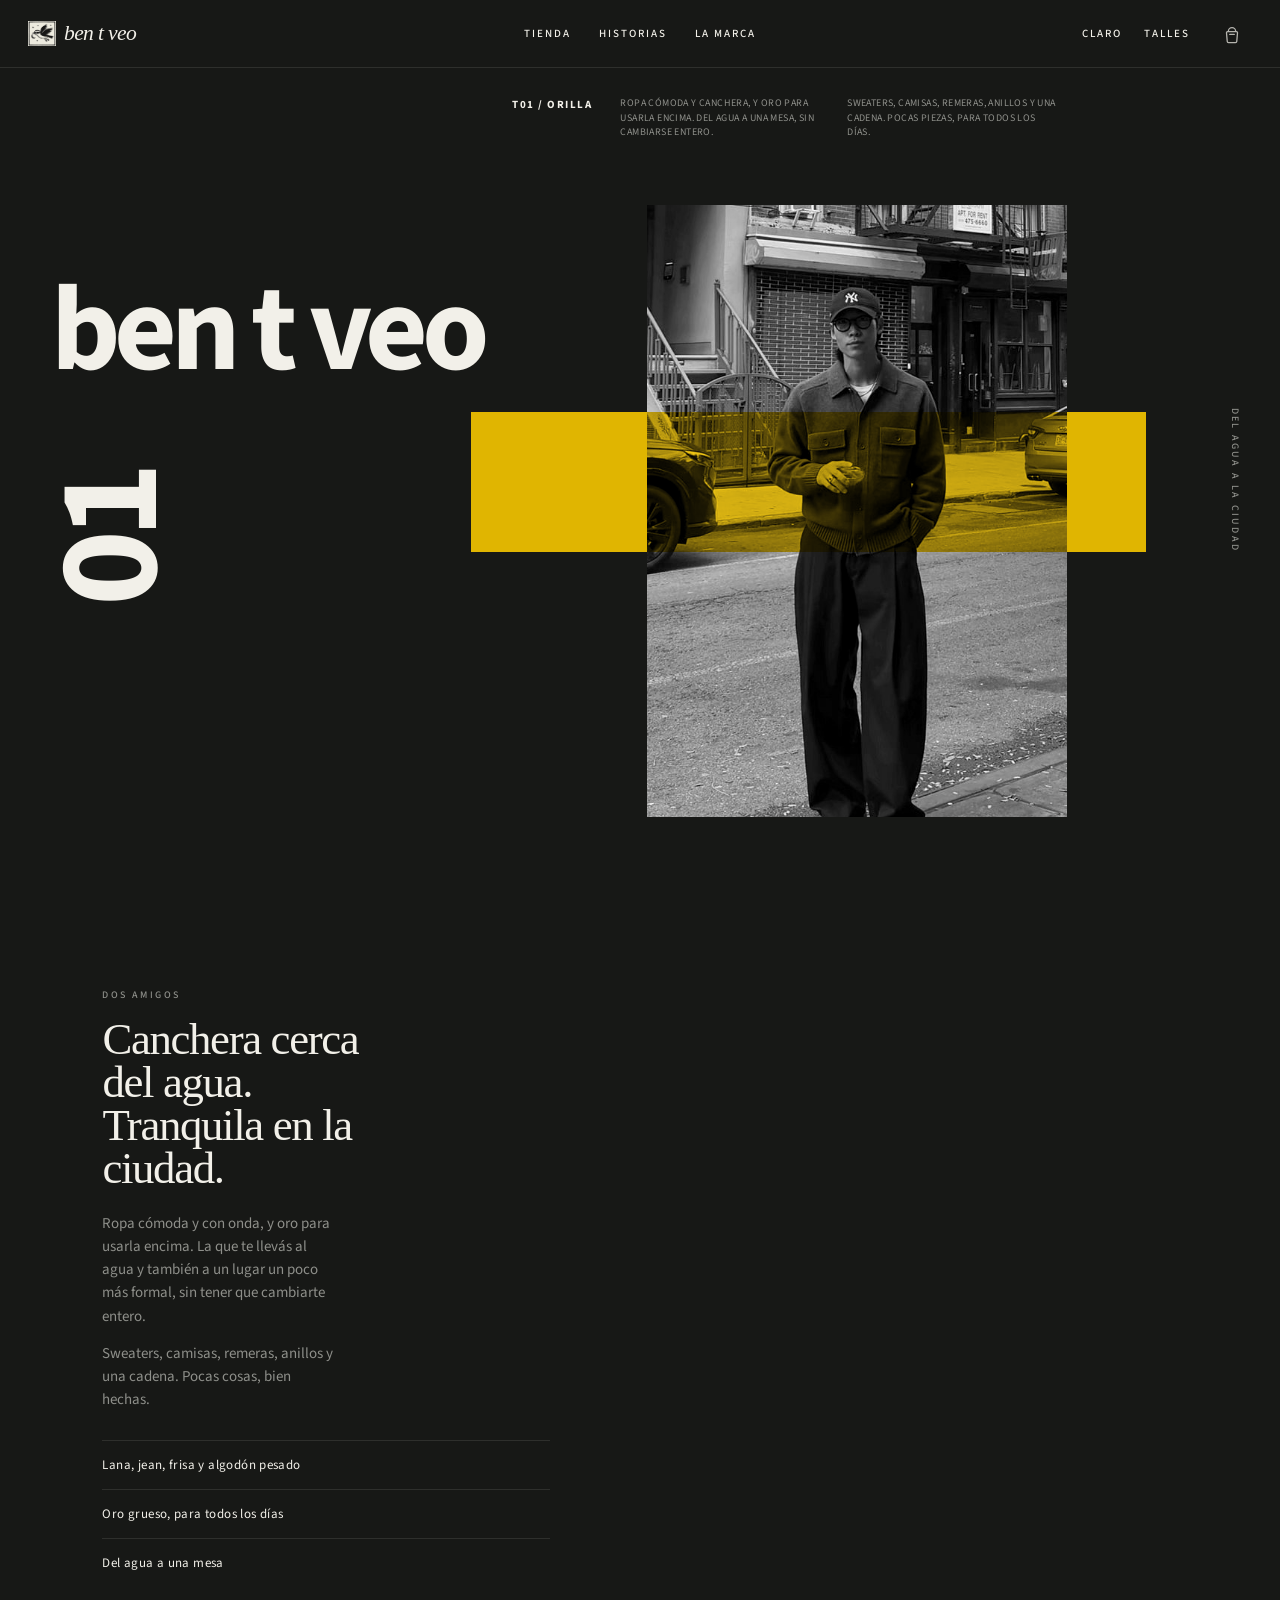
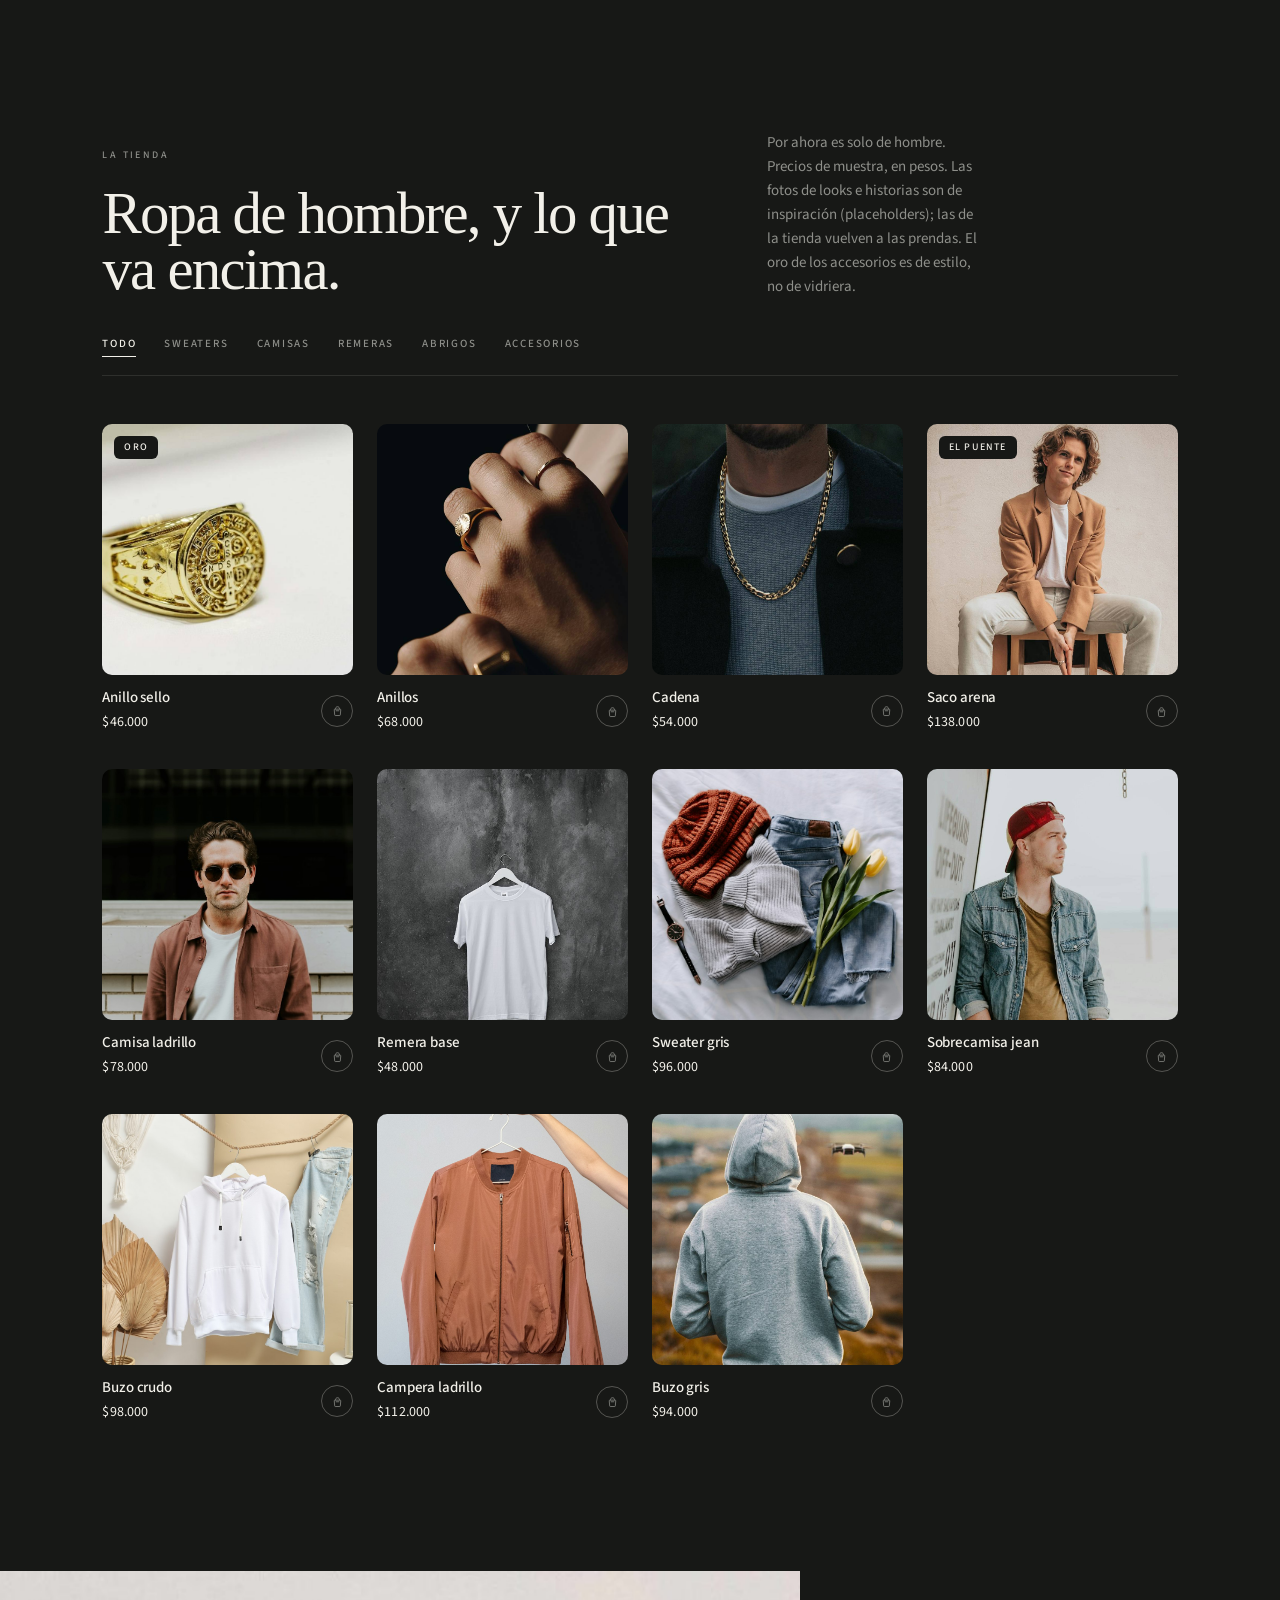
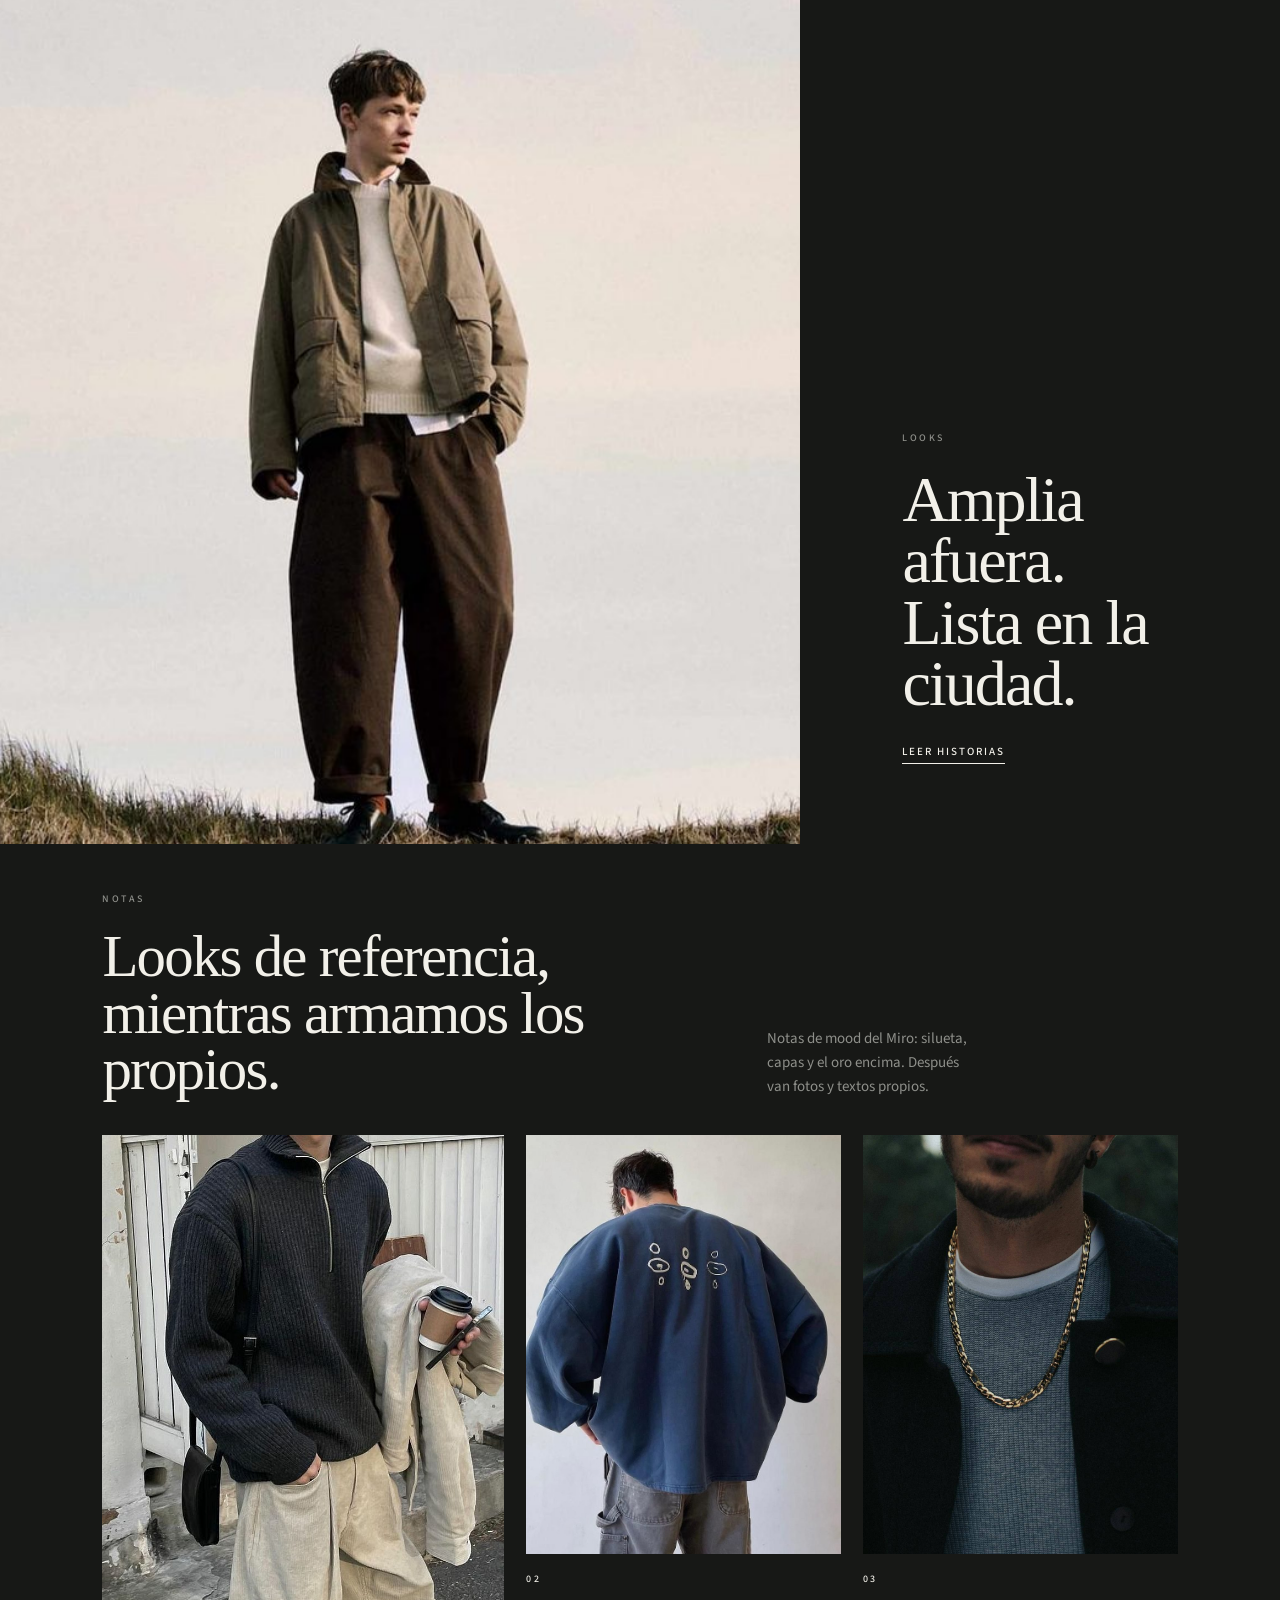
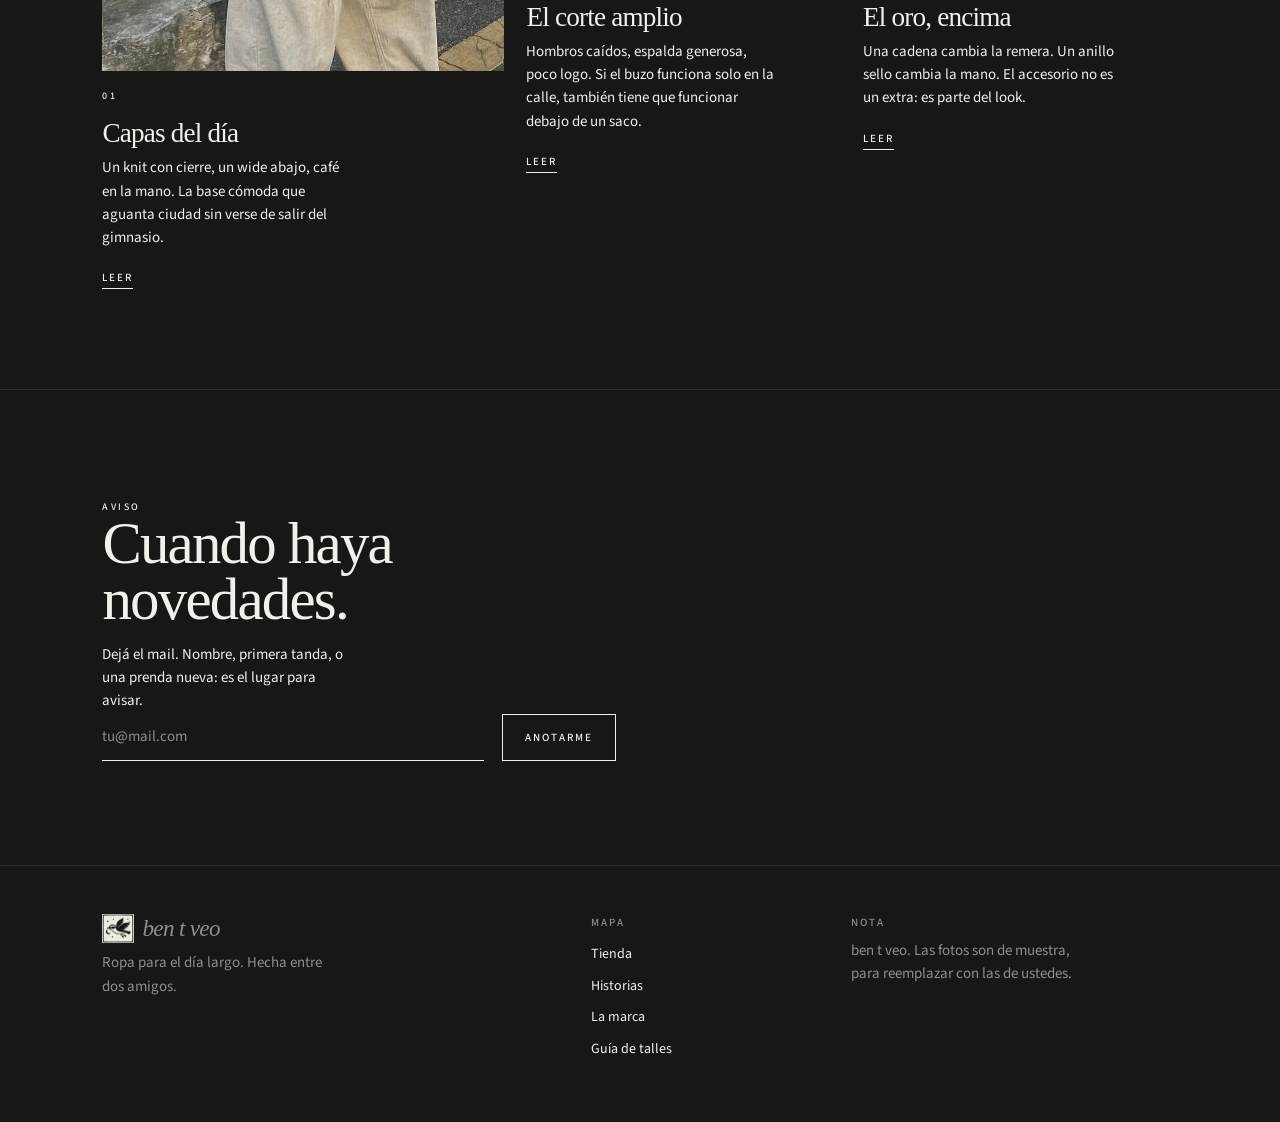
==== commit b19f0db7: "Use lowercase brand spelling ben t veo Swap Ben T Beo for ben t veo in copy, titles, and logo path. " ====
--- a/index.html
+++ b/index.html
@@ -3,19 +3,19 @@
 <head>
   <meta charset="UTF-8">
   <meta name="viewport" content="width=device-width, initial-scale=1, viewport-fit=cover">
-  <title>Ben T Beo — del agua a la ciudad</title>
+  <title>ben t veo — del agua a la ciudad</title>
   <meta name="description" content="Ropa de hombre y oro para usar todos los días. Sweaters, camisas, remeras, anillos y una cadena.">
   <meta name="theme-color" content="#171816" id="theme-color">
   <meta name="color-scheme" content="dark">
-  <link rel="icon" href="assets/logo-ben-t-beo.png" type="image/png">
+  <link rel="icon" href="assets/logo-ben-t-veo.png" type="image/png">
   <link rel="preconnect" href="https://fonts.googleapis.com">
   <link rel="preconnect" href="https://fonts.gstatic.com" crossorigin>
   <link href="https://fonts.googleapis.com/css2?family=Source+Sans+3:ital,wght@0,400;0,500;0,700;1,400&display=swap" rel="stylesheet">
   <script>
     (() => {
-      const key = "ben-t-beo-theme";
+      const key = "ben-t-veo-theme";
       const colors = { dark: "#171816", light: "#f3f1ec" };
-      const saved = localStorage.getItem(key) || localStorage.getItem("benteveo-theme");
+      const saved = localStorage.getItem(key) || localStorage.getItem("ben-t-beo-theme") || localStorage.getItem("benteveo-theme");
       const theme = saved === "light" || saved === "dark"
         ? saved
         : "dark";
@@ -30,7 +30,7 @@
   <link rel="stylesheet" href="styles.css">
   <!--
     TEMPLATE DE MARCA
-    Nombre: Ben T Beo. Buscá "Ben T Beo" si lo querés cambiar.
+    Nombre: ben t veo. Buscá "ben t veo" si lo querés cambiar.
     Textos y precios: en este archivo.
     Para sumar una prenda: agregala en products.js y copiá un <article class="pcard> en la grilla.
     Cada prenda tiene ficha en producto.html?id=…. La bolsa se guarda en el navegador. Todavía no cobra.
@@ -50,8 +50,8 @@
         </button>
       </div>
       <a class="logo" href="#inicio">
-        <img src="assets/logo-ben-t-beo.png" alt="">
-        <span>Ben T Beo</span>
+        <img src="assets/logo-ben-t-veo.png" alt="">
+        <span>ben t veo</span>
       </a>
       <nav class="links" id="links" aria-label="Navegación">
         <a href="#ropa">Tienda</a>
@@ -126,7 +126,7 @@
 
   <section class="lab-hero" id="inicio" aria-label="Inicio">
     <div class="lab-hero__brand">
-      <h1>Ben T Beo</h1>
+      <h1>ben t veo</h1>
       <p class="lab-hero__code" aria-hidden="true">01</p>
     </div>
 
@@ -432,8 +432,8 @@
   <footer class="footer">
     <div>
       <p class="logo logo--foot">
-        <img src="assets/logo-ben-t-beo.png" alt="">
-        <span>Ben T Beo</span>
+        <img src="assets/logo-ben-t-veo.png" alt="">
+        <span>ben t veo</span>
       </p>
       <p>Ropa para el día largo. Hecha entre dos amigos.</p>
     </div>
@@ -446,7 +446,7 @@
     </div>
     <div>
       <p class="footer__label">Nota</p>
-      <p>Ben T Beo. Las fotos son de muestra, para reemplazar con las de ustedes.</p>
+      <p>ben t veo. Las fotos son de muestra, para reemplazar con las de ustedes.</p>
     </div>
   </footer>
 
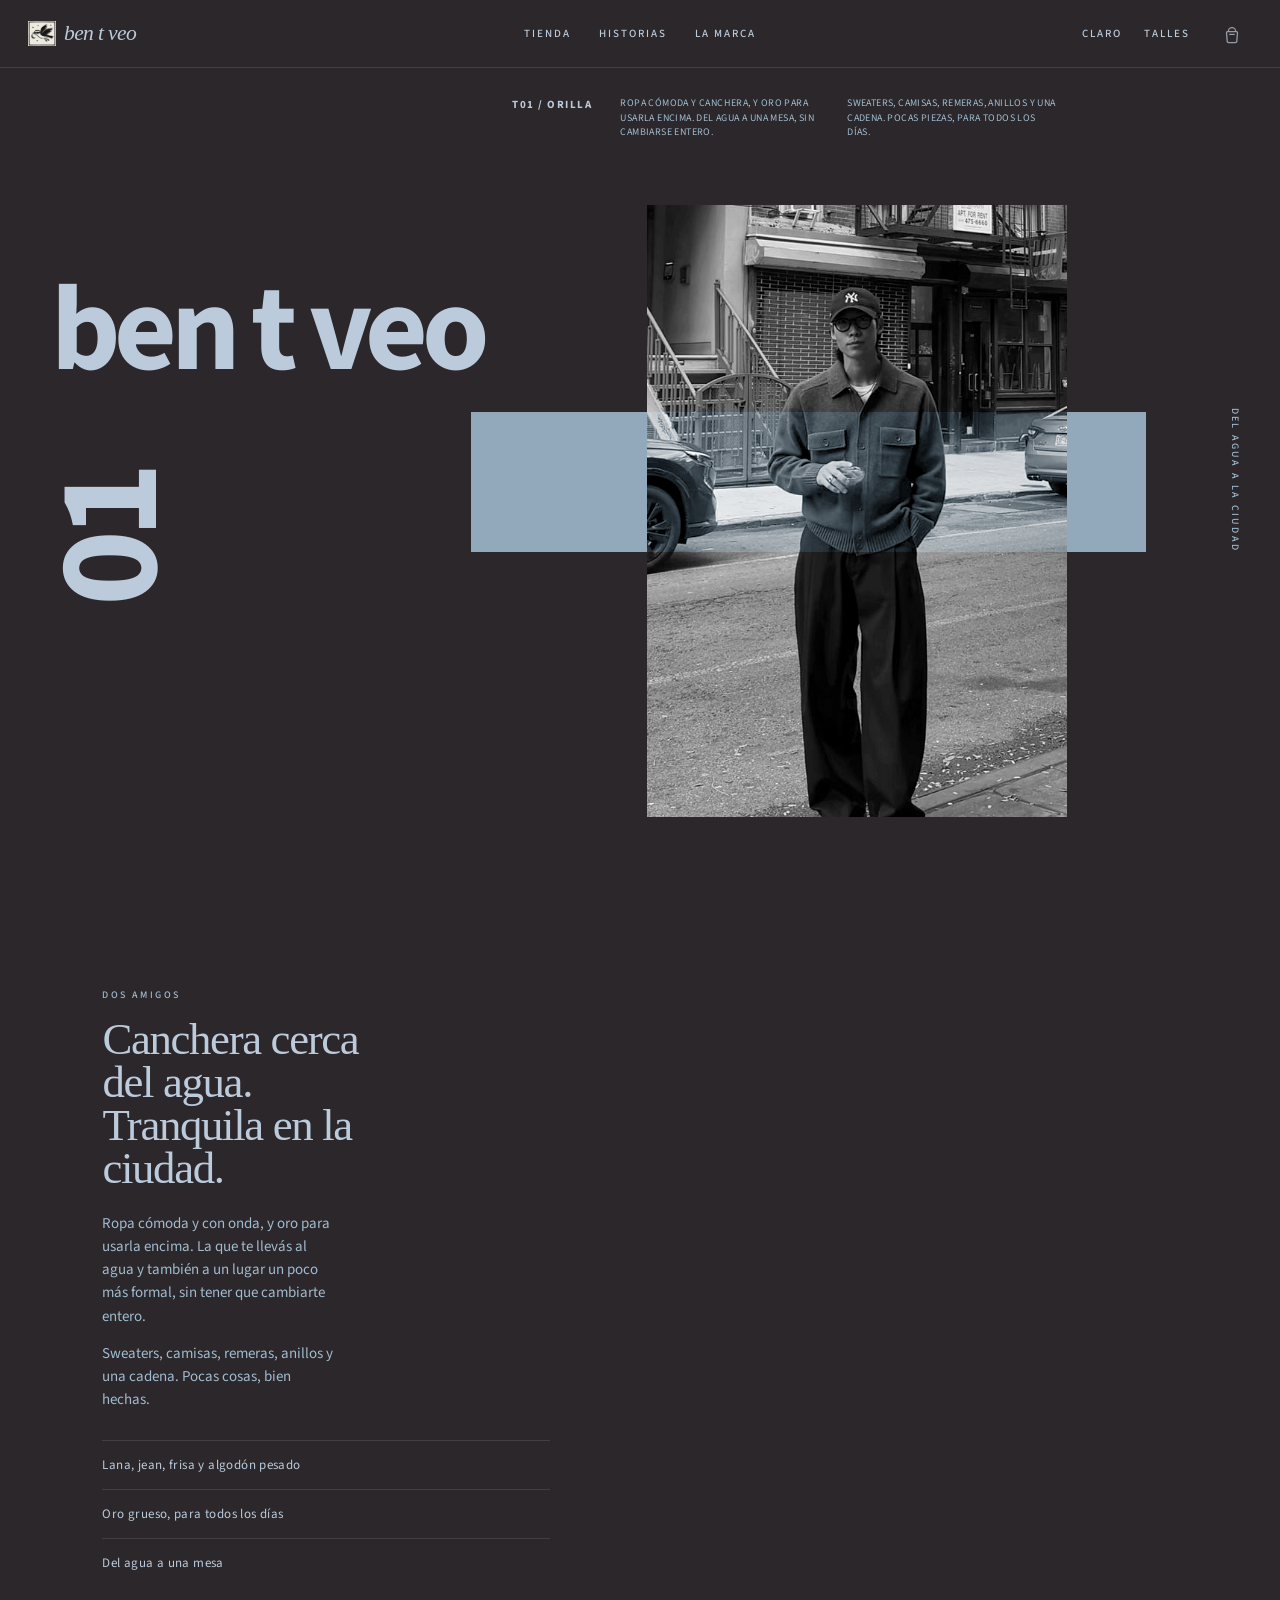
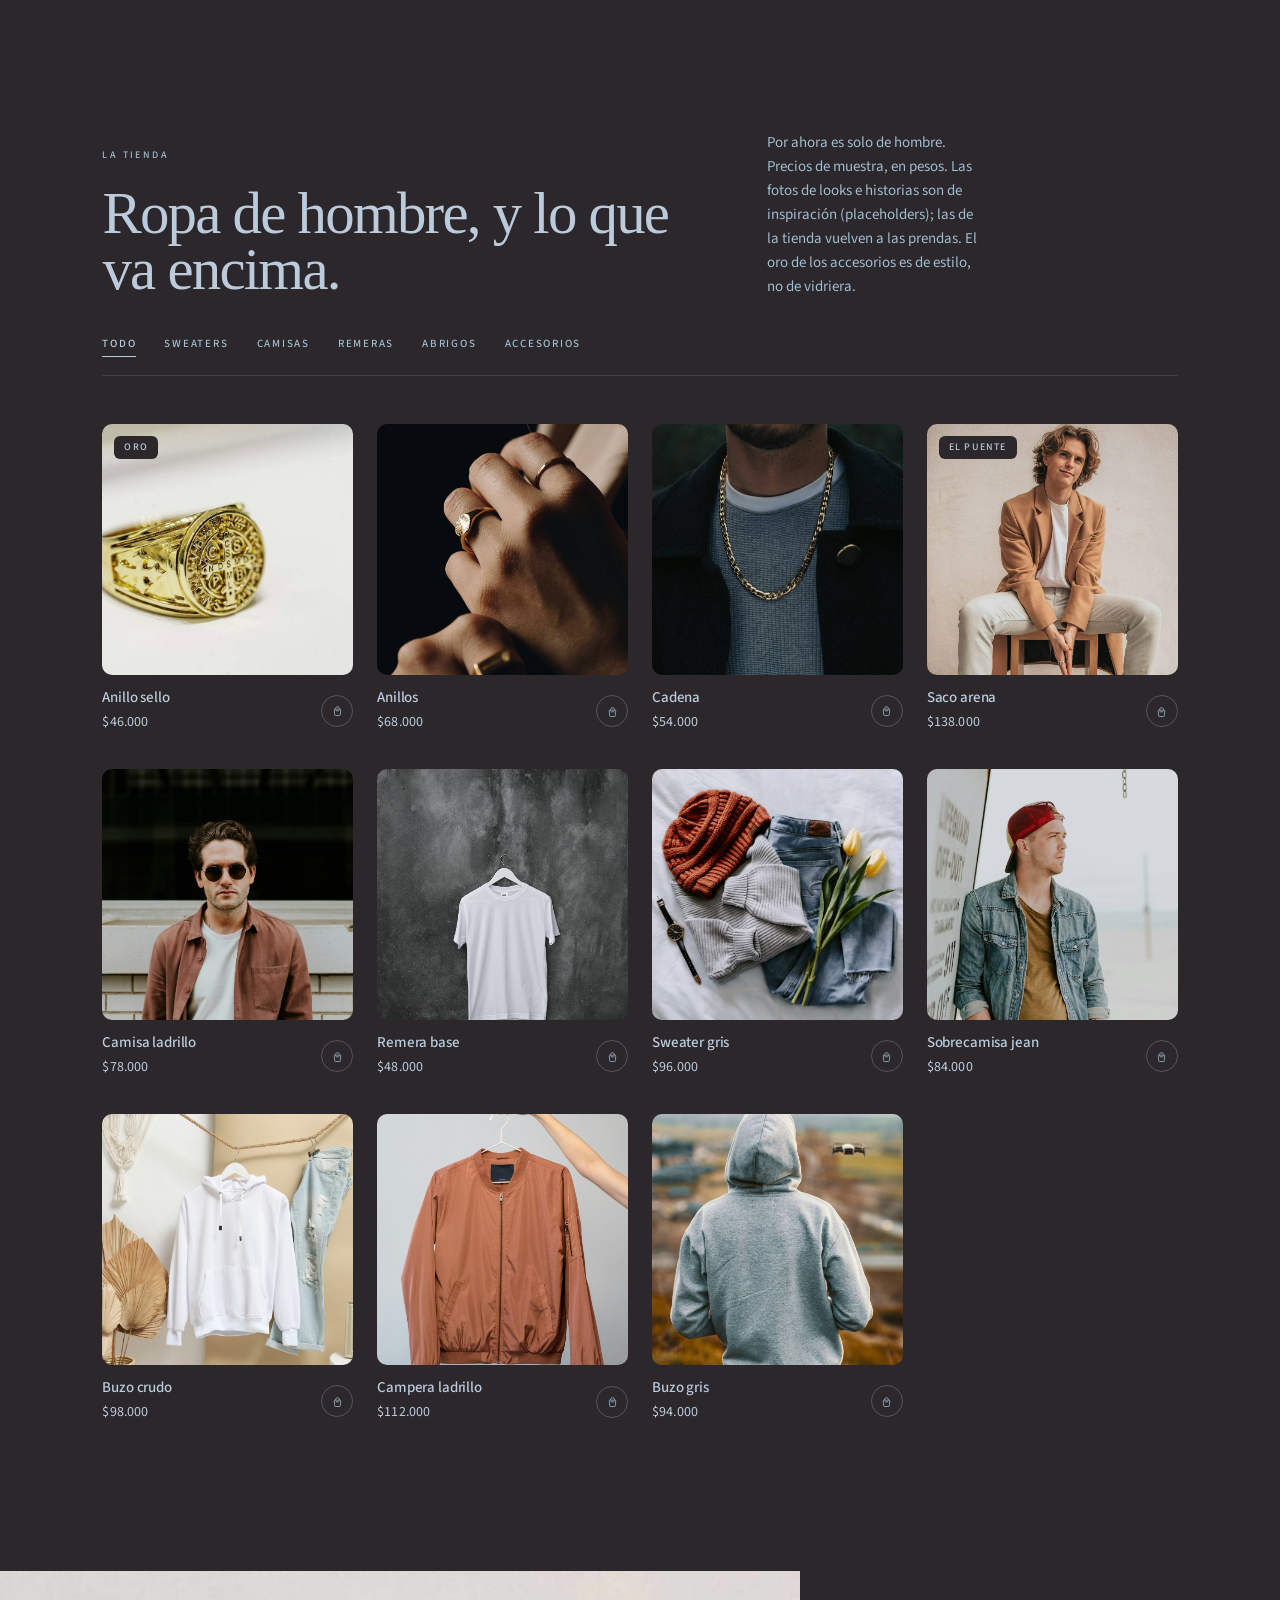
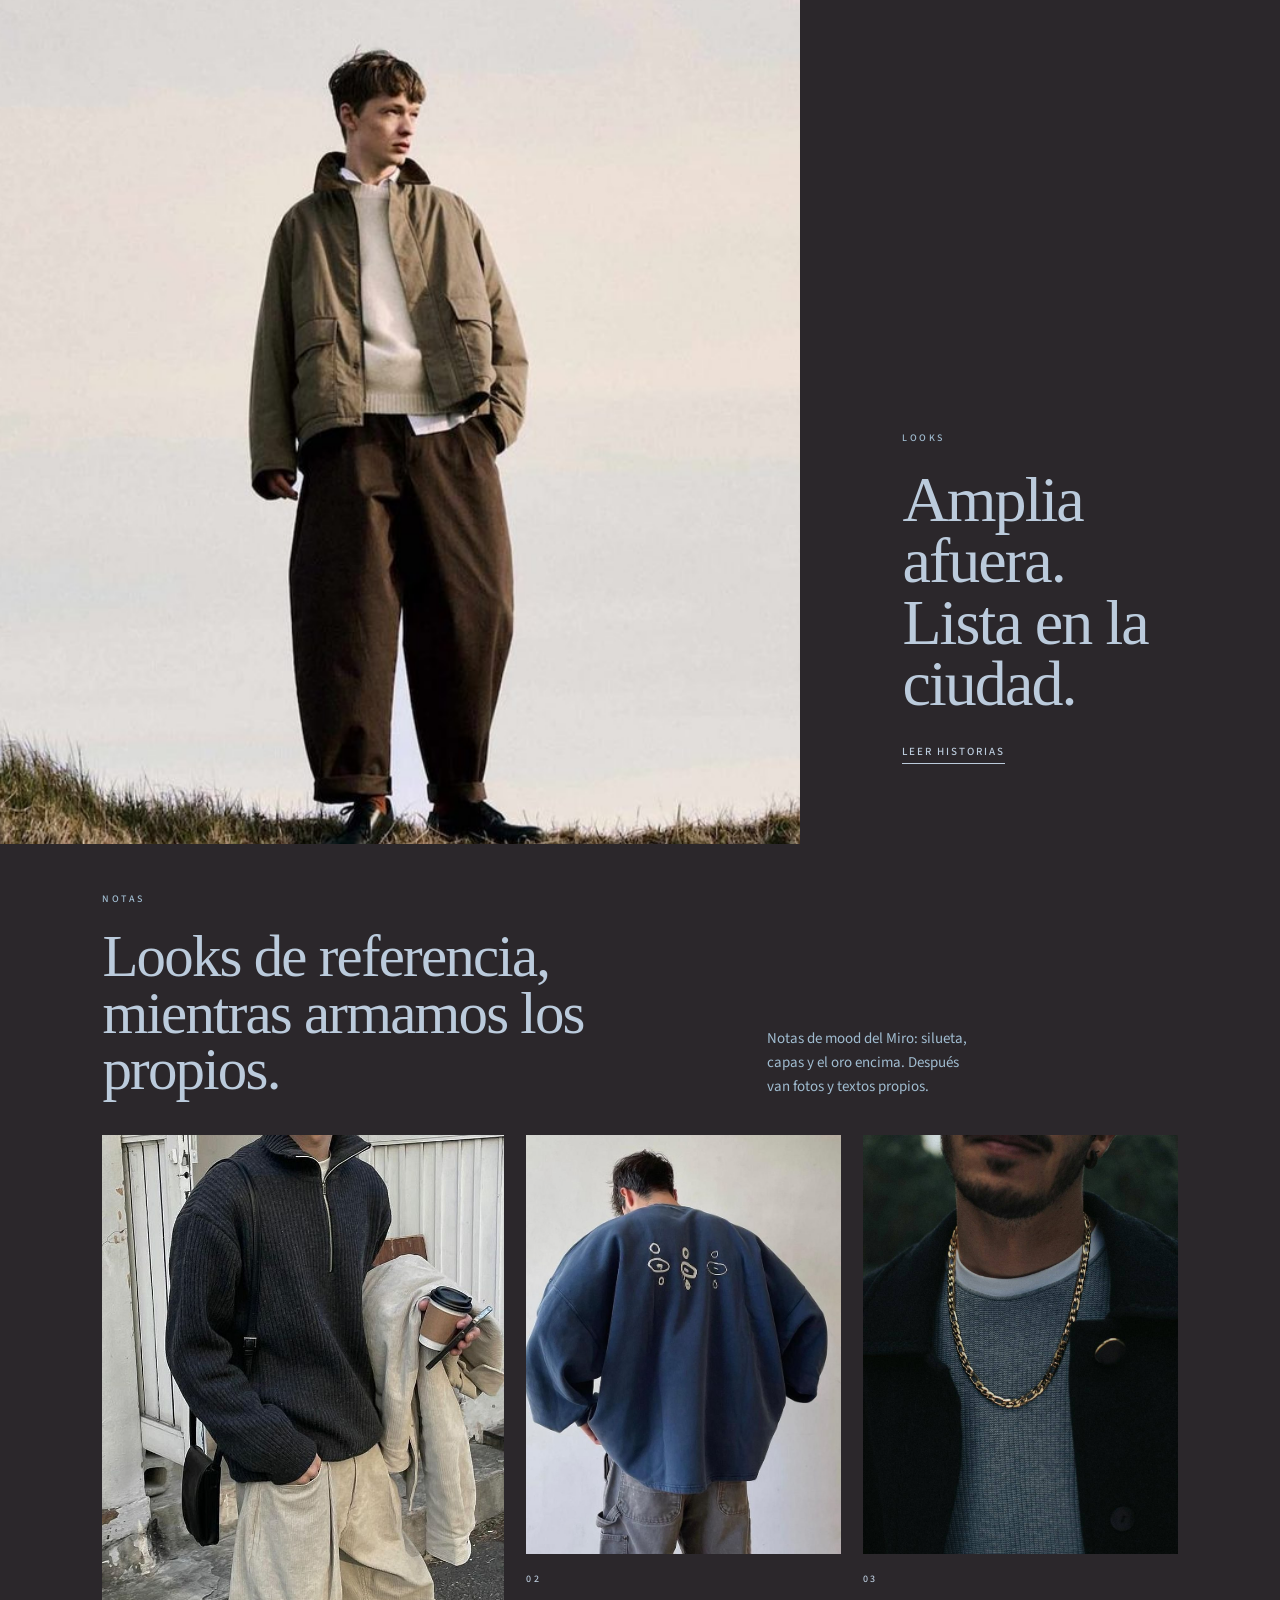
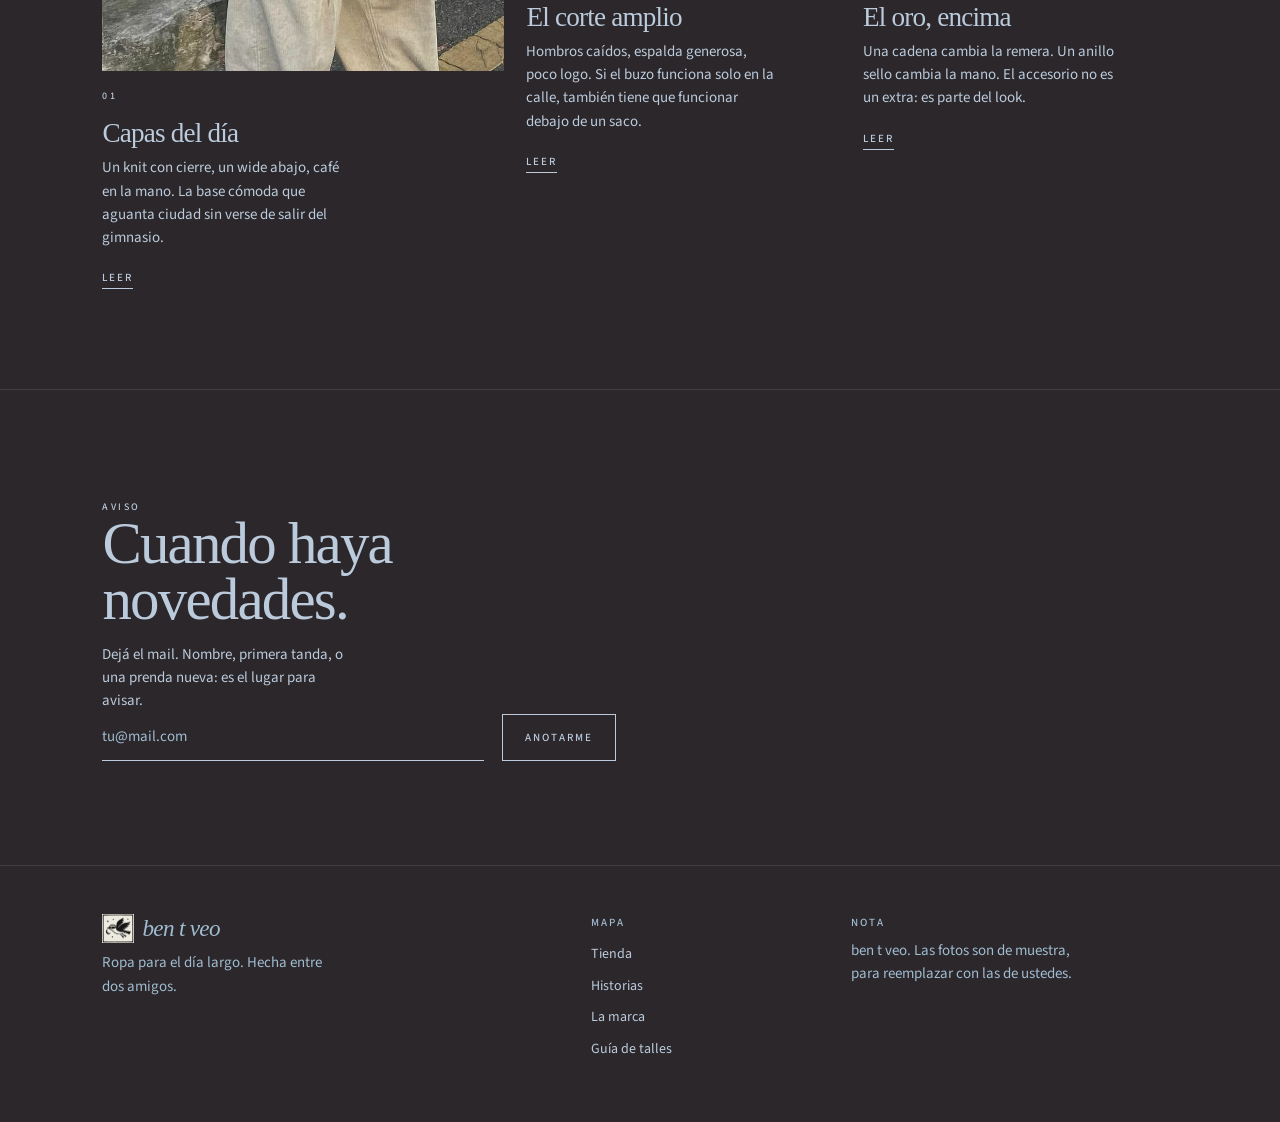
==== commit c24b0923: "Apply Black Onyx / Dream Blue / Winter Scene palette Replace the warm neutrals and yellow hero accen" ====
--- a/index.html
+++ b/index.html
@@ -5,7 +5,7 @@
   <meta name="viewport" content="width=device-width, initial-scale=1, viewport-fit=cover">
   <title>ben t veo — del agua a la ciudad</title>
   <meta name="description" content="Ropa de hombre y oro para usar todos los días. Sweaters, camisas, remeras, anillos y una cadena.">
-  <meta name="theme-color" content="#171816" id="theme-color">
+  <meta name="theme-color" content="#2b272b" id="theme-color">
   <meta name="color-scheme" content="dark">
   <link rel="icon" href="assets/logo-ben-t-veo.png" type="image/png">
   <link rel="preconnect" href="https://fonts.googleapis.com">
@@ -14,7 +14,7 @@
   <script>
     (() => {
       const key = "ben-t-veo-theme";
-      const colors = { dark: "#171816", light: "#f3f1ec" };
+      const colors = { dark: "#2b272b", light: "#bbcbdc" };
       const saved = localStorage.getItem(key) || localStorage.getItem("ben-t-beo-theme") || localStorage.getItem("benteveo-theme");
       const theme = saved === "light" || saved === "dark"
         ? saved
--- a/styles.css
+++ b/styles.css
@@ -1,12 +1,14 @@
 :root,
 html[data-theme="dark"] {
   color-scheme: dark;
-  --paper: #171816;
-  --ink: #f2f0e9;
-  --muted: #8e8f8a;
-  --line: rgba(242, 240, 233, 0.1);
-  --surface: #242522;
-  --nav-bg: rgba(23, 24, 22, 0.9);
+  /* Black Onyx / Dream Blue / Winter Scene */
+  --paper: #2b272b;
+  --ink: #bbcbdc;
+  --muted: #a0bcd0;
+  --line: rgba(187, 203, 220, 0.14);
+  --surface: #353035;
+  --nav-bg: rgba(43, 39, 43, 0.92);
+  --accent: #a0bcd0;
   --serif: "Times New Roman", Times, "Liberation Serif", Georgia, serif;
   --sans: "Source Sans 3", "Source Sans Pro", "Helvetica Neue", Helvetica, Arial, sans-serif;
   --nav: 68px;
@@ -15,12 +17,13 @@
 
 html[data-theme="light"] {
   color-scheme: light;
-  --paper: #f3f1ec;
-  --ink: #141816;
-  --muted: #5e625e;
-  --line: rgba(20, 24, 22, 0.12);
-  --surface: #e6e3db;
-  --nav-bg: rgba(243, 241, 236, 0.92);
+  --paper: #bbcbdc;
+  --ink: #2b272b;
+  --muted: #4a5f70;
+  --line: rgba(43, 39, 43, 0.14);
+  --surface: #a0bcd0;
+  --nav-bg: rgba(187, 203, 220, 0.94);
+  --accent: #a0bcd0;
 }
 
 * { box-sizing: border-box; }
@@ -365,9 +368,8 @@
   z-index: 2;
 }
 
-/* Landing trial: composition tipo “lab.” con acento amarillo (sin commit aún). */
+/* Landing: composition tipo “lab.” con acento Dream Blue. */
 .lab-hero {
-  --accent: #f2c400;
   position: relative;
   display: grid;
   grid-template-columns: minmax(220px, 34vw) 1fr;
@@ -463,8 +465,12 @@
   pointer-events: none;
 }
 html[data-theme="dark"] .lab-hero__band {
+  mix-blend-mode: soft-light;
+  opacity: 0.88;
+}
+html[data-theme="light"] .lab-hero__band {
   mix-blend-mode: multiply;
-  opacity: 0.92;
+  opacity: 0.55;
 }
 .lab-hero__fig {
   position: relative;
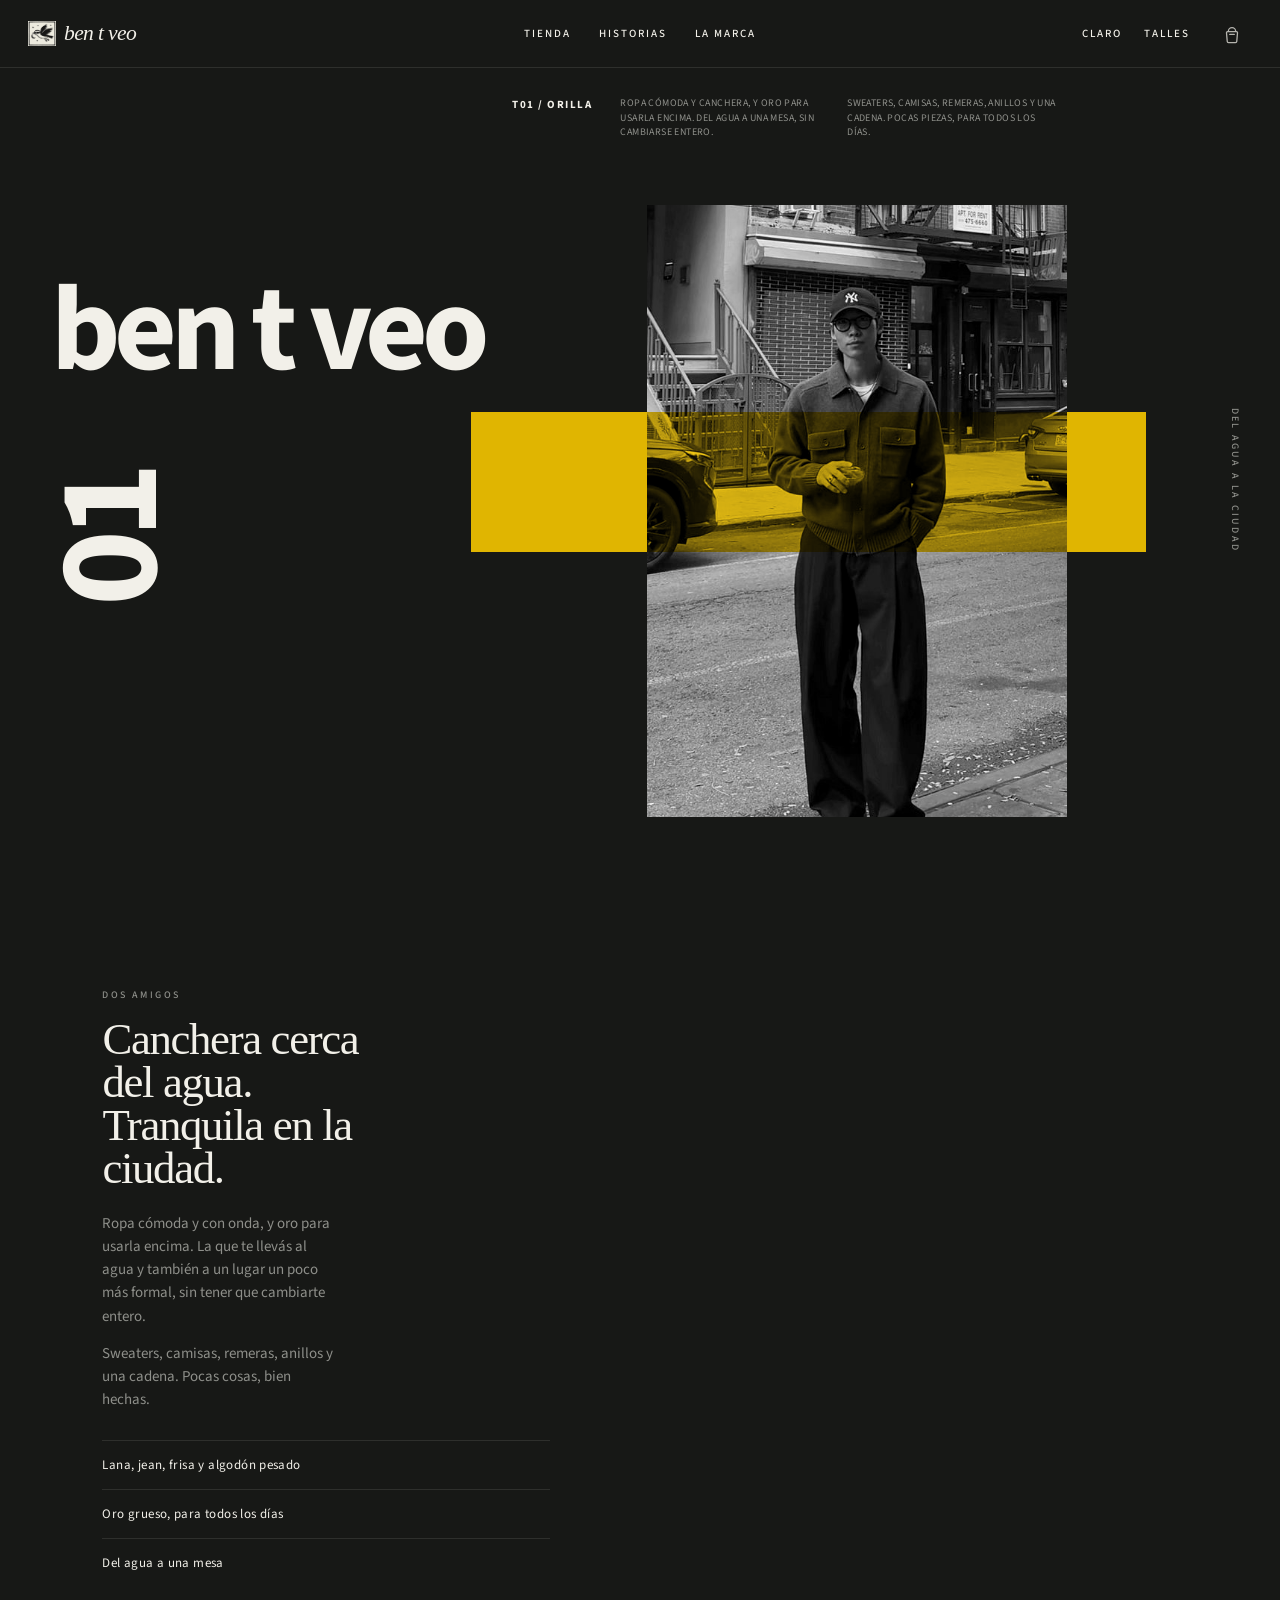
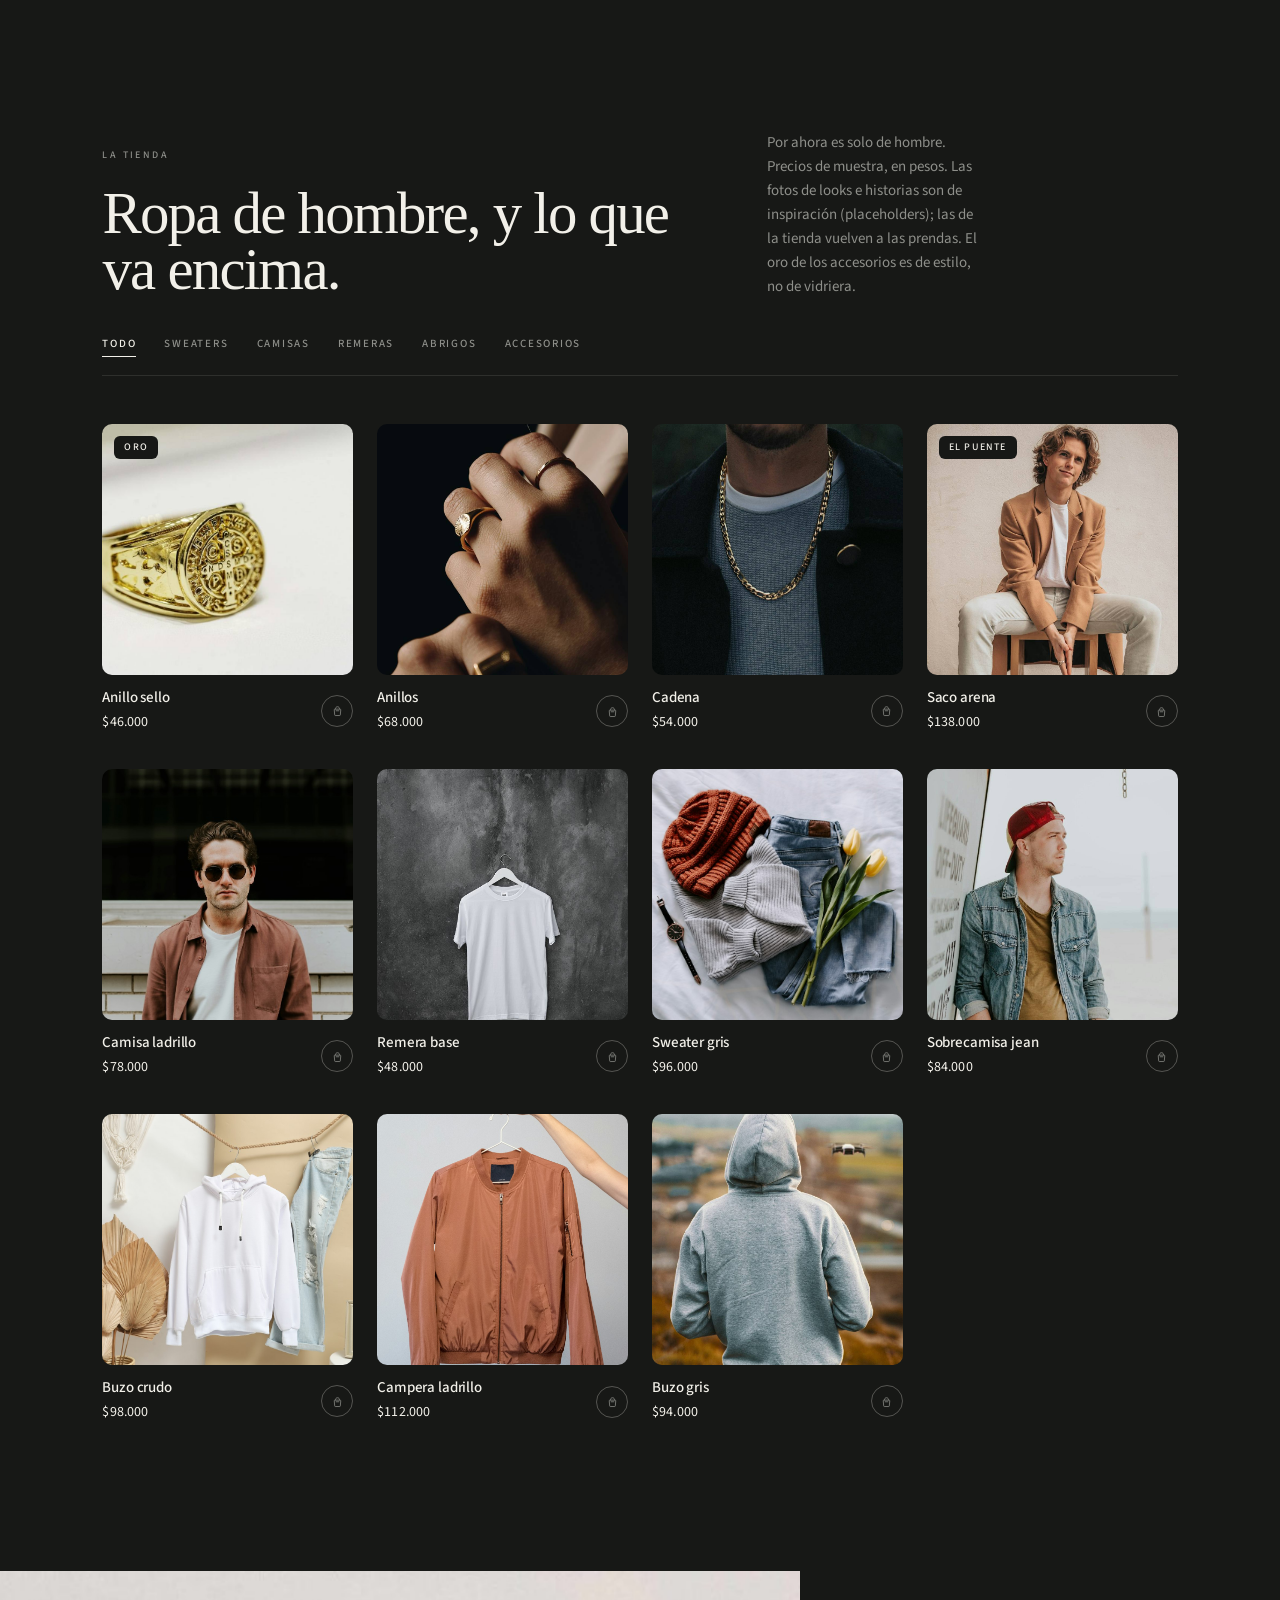
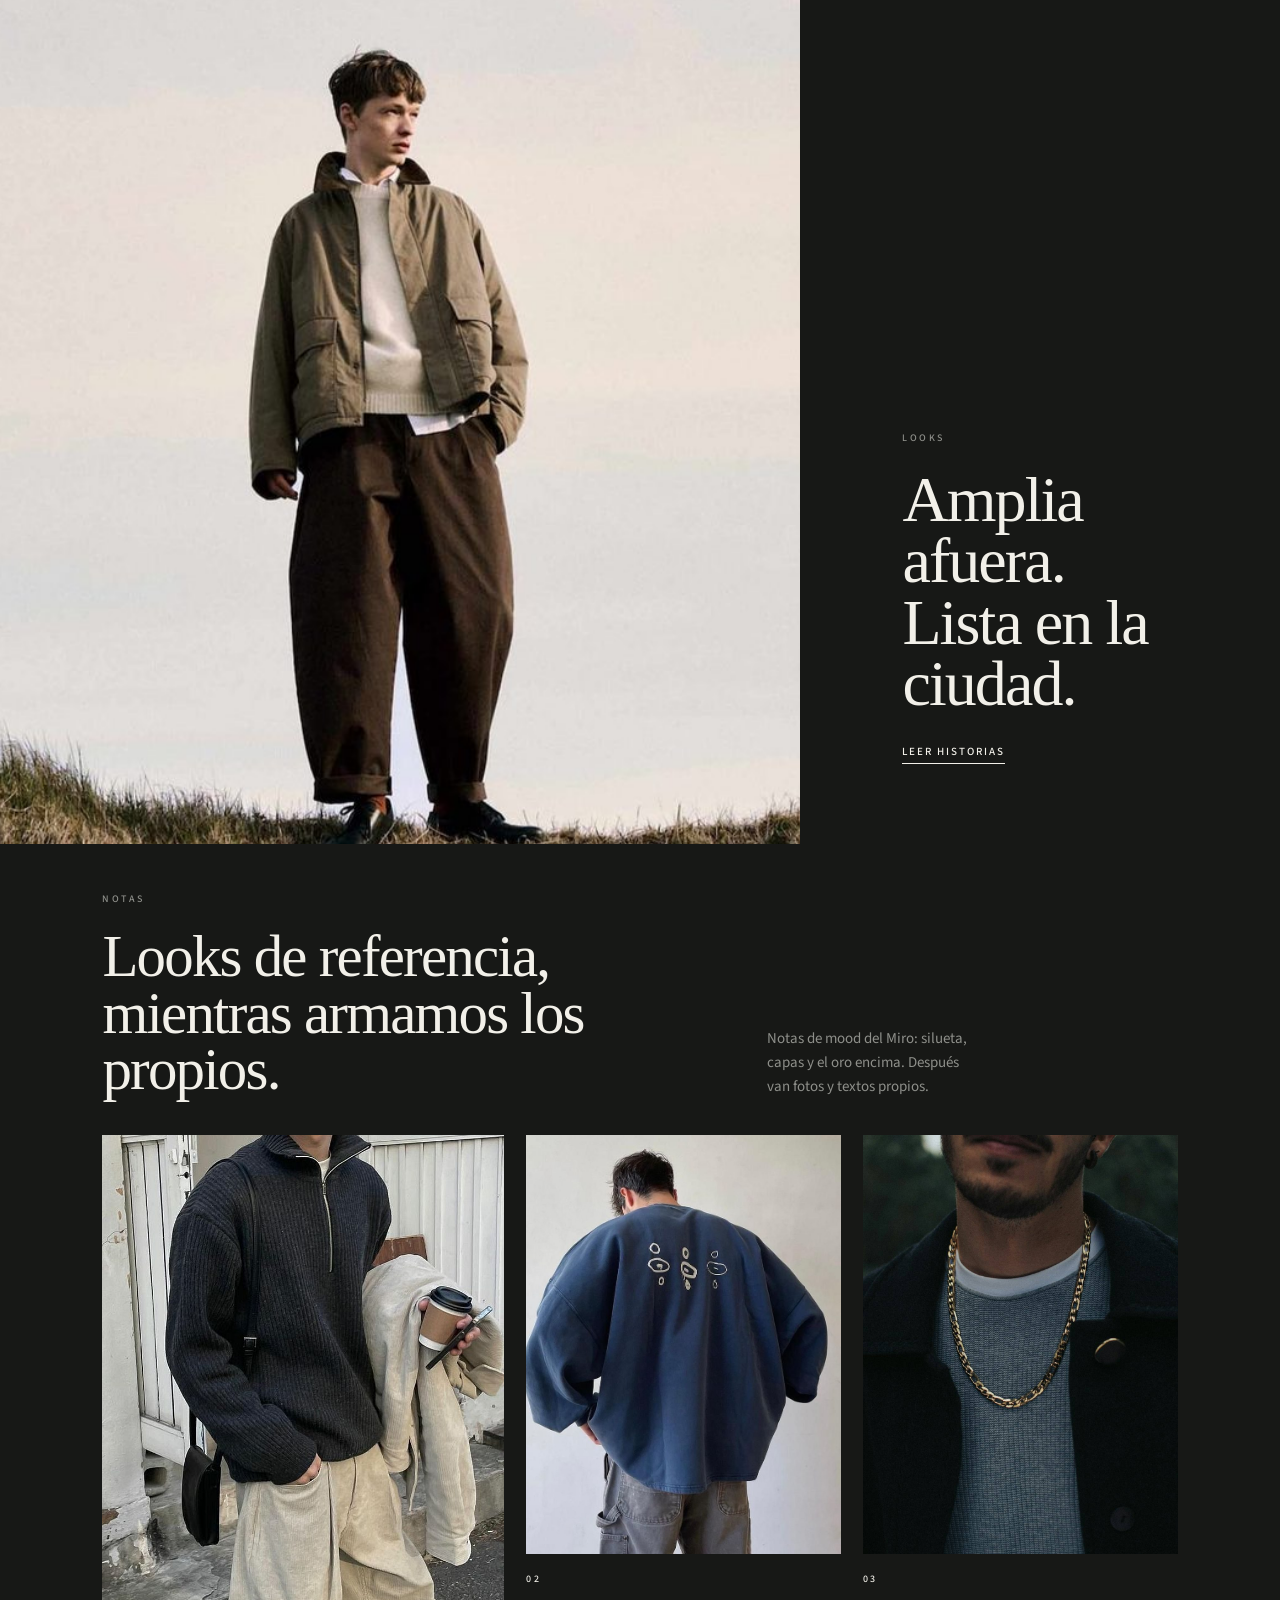
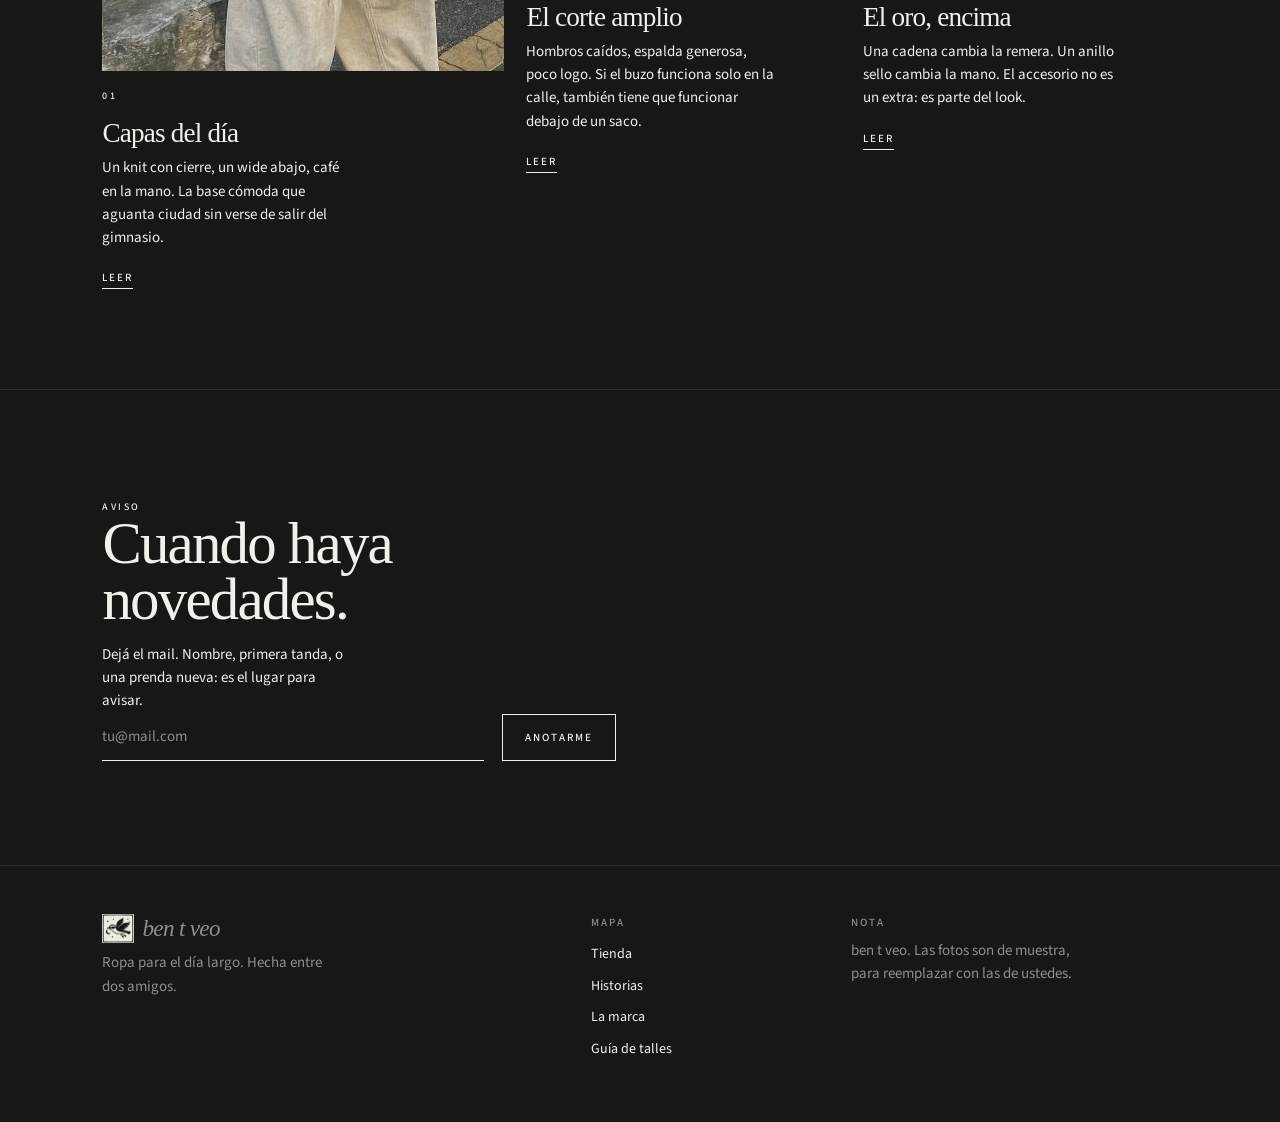
==== commit af9ec428: "Revert palette experiment to previous theme Restore warm neutrals and yellow hero accent from main. " ====
--- a/index.html
+++ b/index.html
@@ -5,7 +5,7 @@
   <meta name="viewport" content="width=device-width, initial-scale=1, viewport-fit=cover">
   <title>ben t veo — del agua a la ciudad</title>
   <meta name="description" content="Ropa de hombre y oro para usar todos los días. Sweaters, camisas, remeras, anillos y una cadena.">
-  <meta name="theme-color" content="#2b272b" id="theme-color">
+  <meta name="theme-color" content="#171816" id="theme-color">
   <meta name="color-scheme" content="dark">
   <link rel="icon" href="assets/logo-ben-t-veo.png" type="image/png">
   <link rel="preconnect" href="https://fonts.googleapis.com">
@@ -14,7 +14,7 @@
   <script>
     (() => {
       const key = "ben-t-veo-theme";
-      const colors = { dark: "#2b272b", light: "#bbcbdc" };
+      const colors = { dark: "#171816", light: "#f3f1ec" };
       const saved = localStorage.getItem(key) || localStorage.getItem("ben-t-beo-theme") || localStorage.getItem("benteveo-theme");
       const theme = saved === "light" || saved === "dark"
         ? saved
--- a/styles.css
+++ b/styles.css
@@ -1,14 +1,12 @@
 :root,
 html[data-theme="dark"] {
   color-scheme: dark;
-  /* Black Onyx / Dream Blue / Winter Scene */
-  --paper: #2b272b;
-  --ink: #bbcbdc;
-  --muted: #a0bcd0;
-  --line: rgba(187, 203, 220, 0.14);
-  --surface: #353035;
-  --nav-bg: rgba(43, 39, 43, 0.92);
-  --accent: #a0bcd0;
+  --paper: #171816;
+  --ink: #f2f0e9;
+  --muted: #8e8f8a;
+  --line: rgba(242, 240, 233, 0.1);
+  --surface: #242522;
+  --nav-bg: rgba(23, 24, 22, 0.9);
   --serif: "Times New Roman", Times, "Liberation Serif", Georgia, serif;
   --sans: "Source Sans 3", "Source Sans Pro", "Helvetica Neue", Helvetica, Arial, sans-serif;
   --nav: 68px;
@@ -17,13 +15,12 @@
 
 html[data-theme="light"] {
   color-scheme: light;
-  --paper: #bbcbdc;
-  --ink: #2b272b;
-  --muted: #4a5f70;
-  --line: rgba(43, 39, 43, 0.14);
-  --surface: #a0bcd0;
-  --nav-bg: rgba(187, 203, 220, 0.94);
-  --accent: #a0bcd0;
+  --paper: #f3f1ec;
+  --ink: #141816;
+  --muted: #5e625e;
+  --line: rgba(20, 24, 22, 0.12);
+  --surface: #e6e3db;
+  --nav-bg: rgba(243, 241, 236, 0.92);
 }
 
 * { box-sizing: border-box; }
@@ -368,8 +365,9 @@
   z-index: 2;
 }
 
-/* Landing: composition tipo “lab.” con acento Dream Blue. */
+/* Landing trial: composition tipo “lab.” con acento amarillo (sin commit aún). */
 .lab-hero {
+  --accent: #f2c400;
   position: relative;
   display: grid;
   grid-template-columns: minmax(220px, 34vw) 1fr;
@@ -465,12 +463,8 @@
   pointer-events: none;
 }
 html[data-theme="dark"] .lab-hero__band {
-  mix-blend-mode: soft-light;
-  opacity: 0.88;
-}
-html[data-theme="light"] .lab-hero__band {
   mix-blend-mode: multiply;
-  opacity: 0.55;
+  opacity: 0.92;
 }
 .lab-hero__fig {
   position: relative;
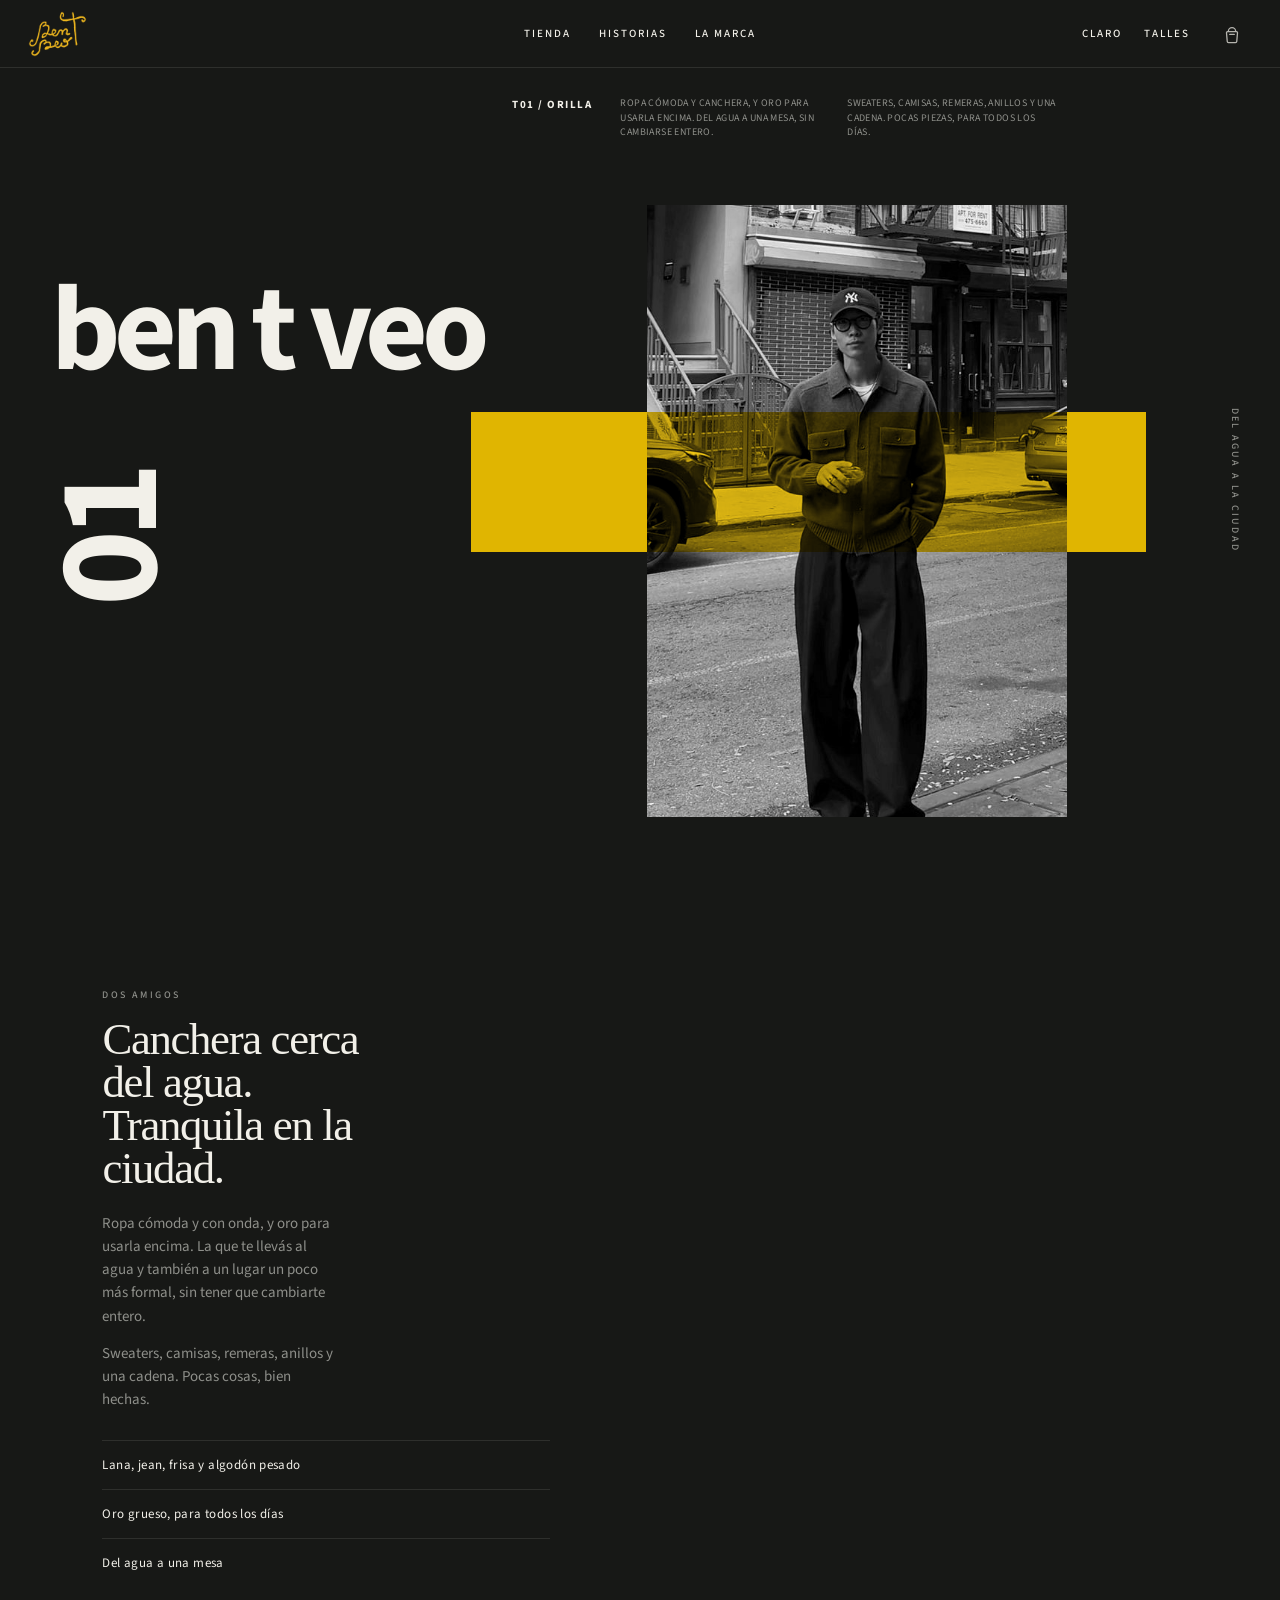
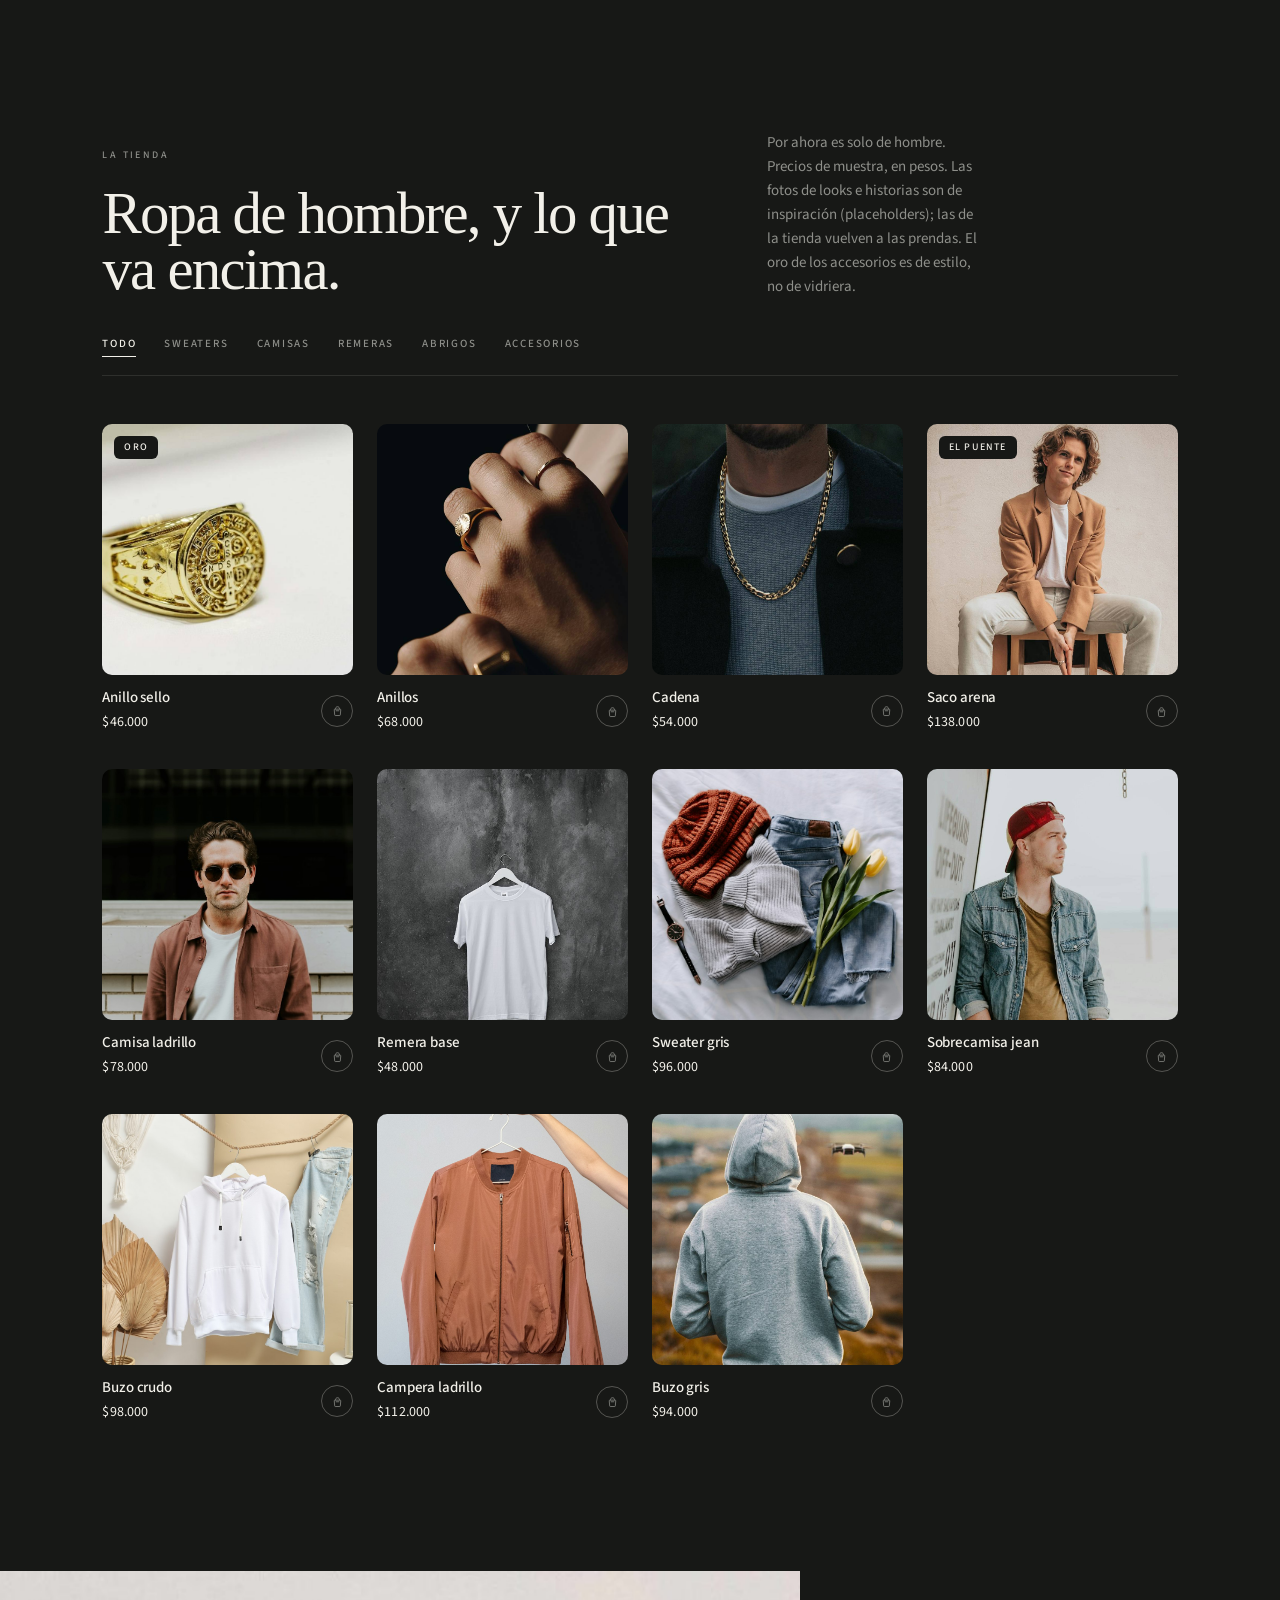
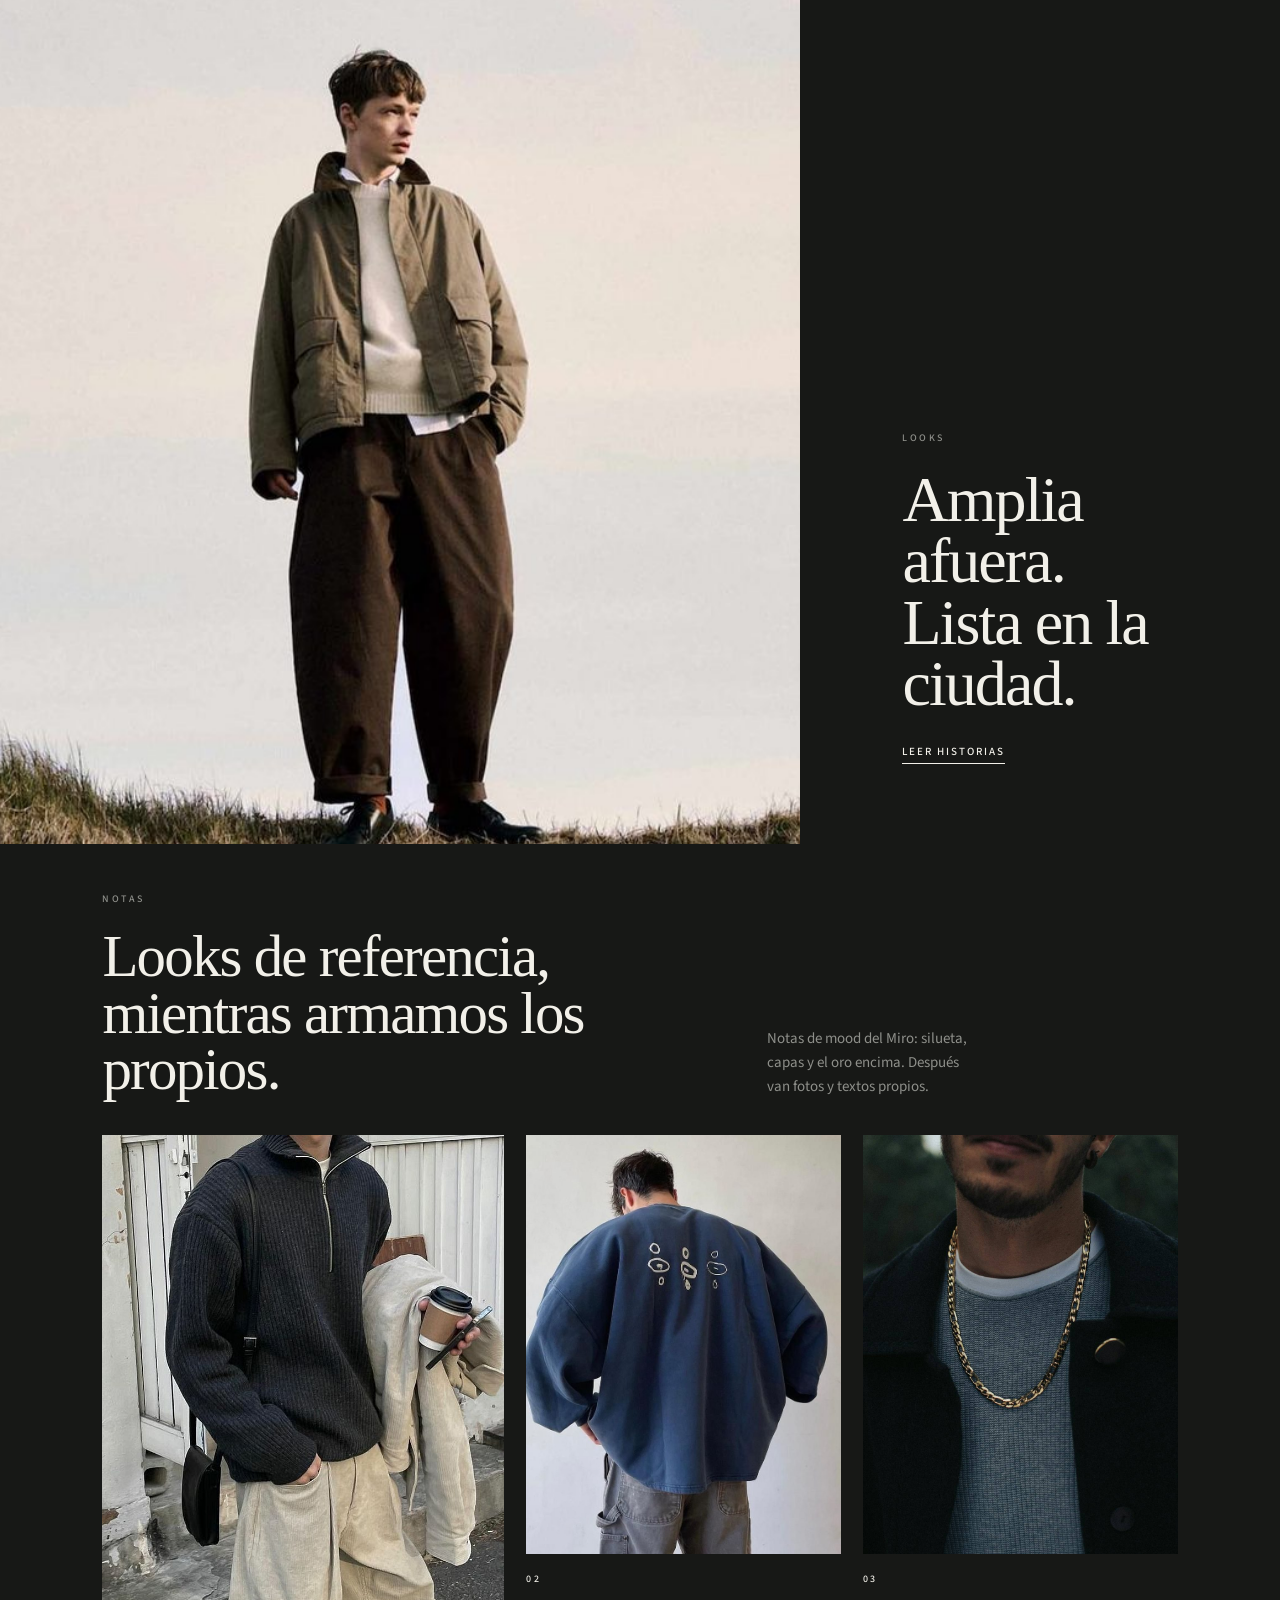
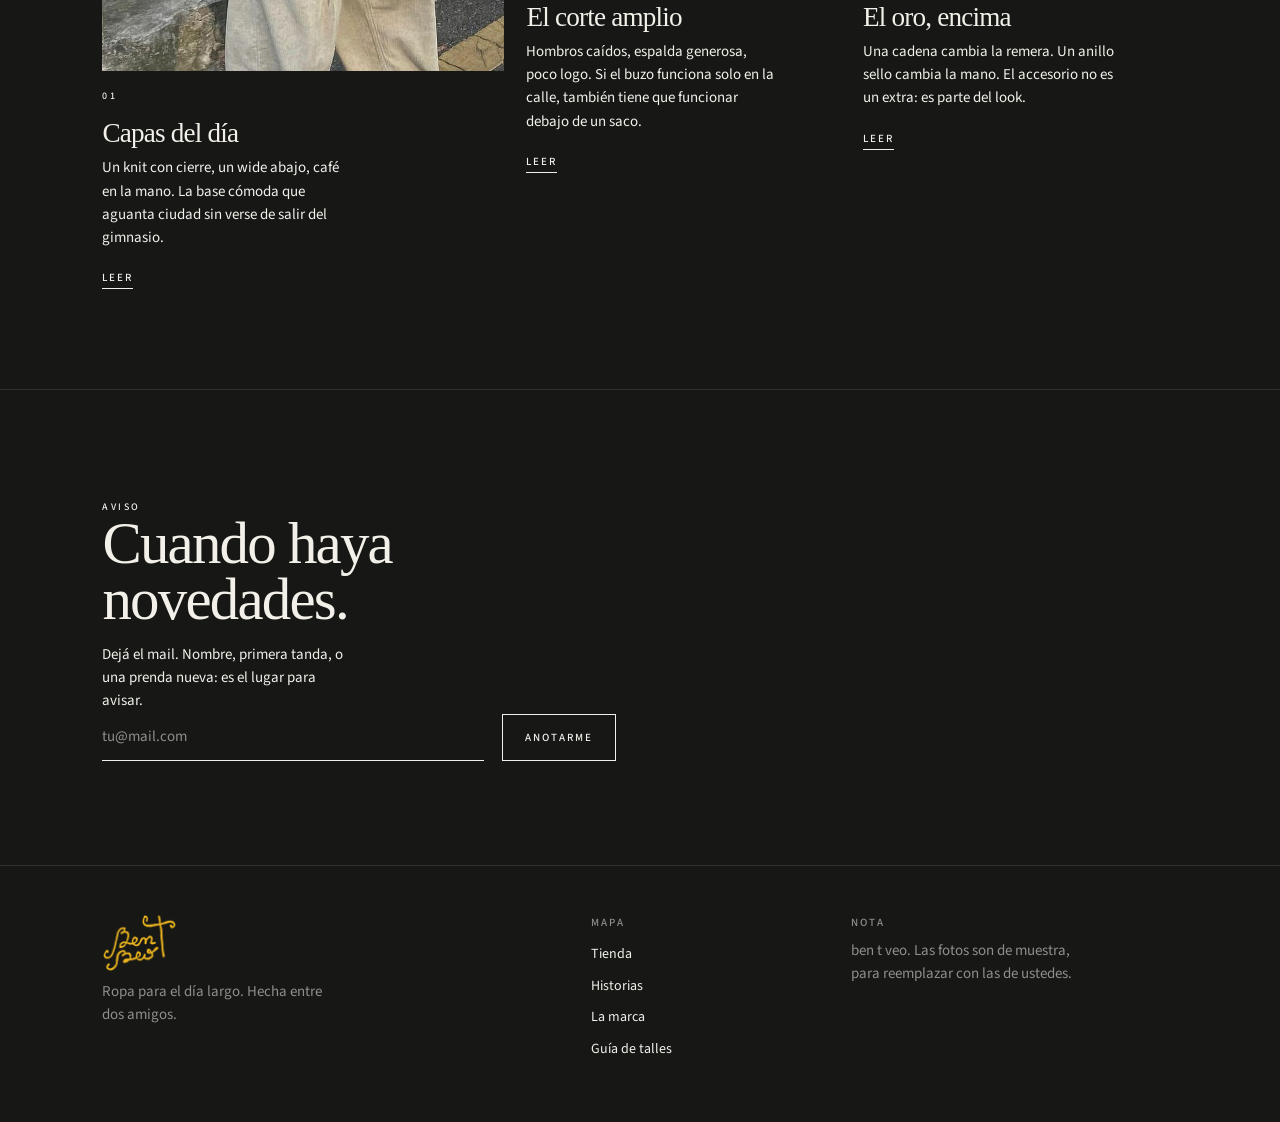
==== commit a69446b3: "Usar wordmark tipográfico en el nav según tema. Reemplaza el ícono del pájaro y el texto "ben t veo"" ====
--- a/index.html
+++ b/index.html
@@ -49,9 +49,9 @@
           <span class="vh">Menú</span>
         </button>
       </div>
-      <a class="logo" href="#inicio">
-        <img src="assets/logo-ben-t-veo.png" alt="">
-        <span>ben t veo</span>
+      <a class="logo" href="#inicio" aria-label="ben t veo">
+        <img class="logo__mark logo__mark--for-dark" src="assets/logo-wordmark-dark.png" alt="" width="154" height="120">
+        <img class="logo__mark logo__mark--for-light" src="assets/logo-wordmark-light.png" alt="" width="154" height="120">
       </a>
       <nav class="links" id="links" aria-label="Navegación">
         <a href="#ropa">Tienda</a>
@@ -431,9 +431,9 @@
 
   <footer class="footer">
     <div>
-      <p class="logo logo--foot">
-        <img src="assets/logo-ben-t-veo.png" alt="">
-        <span>ben t veo</span>
+      <p class="logo logo--foot" aria-label="ben t veo">
+        <img class="logo__mark logo__mark--for-dark" src="assets/logo-wordmark-dark.png" alt="" width="154" height="120">
+        <img class="logo__mark logo__mark--for-light" src="assets/logo-wordmark-light.png" alt="" width="154" height="120">
       </p>
       <p>Ropa para el día largo. Hecha entre dos amigos.</p>
     </div>
--- a/styles.css
+++ b/styles.css
@@ -133,23 +133,21 @@
 .logo {
   display: inline-flex;
   align-items: center;
-  gap: 8px;
-  font-family: var(--serif);
-  font-style: italic;
-  font-size: 1.35rem;
-  letter-spacing: -0.03em;
   text-decoration: none;
-  line-height: 1;
+  line-height: 0;
   color: var(--ink);
   justify-self: start;
   grid-column: 1;
 }
-.logo img {
-  width: 28px;
-  height: auto;
+.logo__mark {
+  width: auto;
+  height: 46px;
   display: block;
   flex: 0 0 auto;
 }
+.logo__mark--for-light { display: none; }
+html[data-theme="light"] .logo__mark--for-dark { display: none; }
+html[data-theme="light"] .logo__mark--for-light { display: block; }
 .links {
   display: flex;
   gap: 28px;
@@ -828,11 +826,10 @@
   color: var(--ink);
 }
 .logo--foot {
-  font-size: 1.45rem;
   margin: 0 0 10px;
 }
-.logo--foot img {
-  width: 32px;
+.logo--foot .logo__mark {
+  height: 58px;
 }
 .footer p { margin: 0 0 8px; color: var(--muted); max-width: 32ch; }
 .footer a, .footer button {
@@ -1165,12 +1162,9 @@
   .logo {
     grid-column: 2;
     justify-self: center;
-    font-size: 1.15rem;
-    gap: 7px;
-  }
-  .logo img { width: 24px; }
-  .logo--foot { font-size: 1.25rem; }
-  .logo--foot img { width: 28px; }
+  }
+  .logo__mark { height: 38px; }
+  .logo--foot .logo__mark { height: 48px; }
   .links { display: none; }
   .nav__end {
     grid-column: 3;
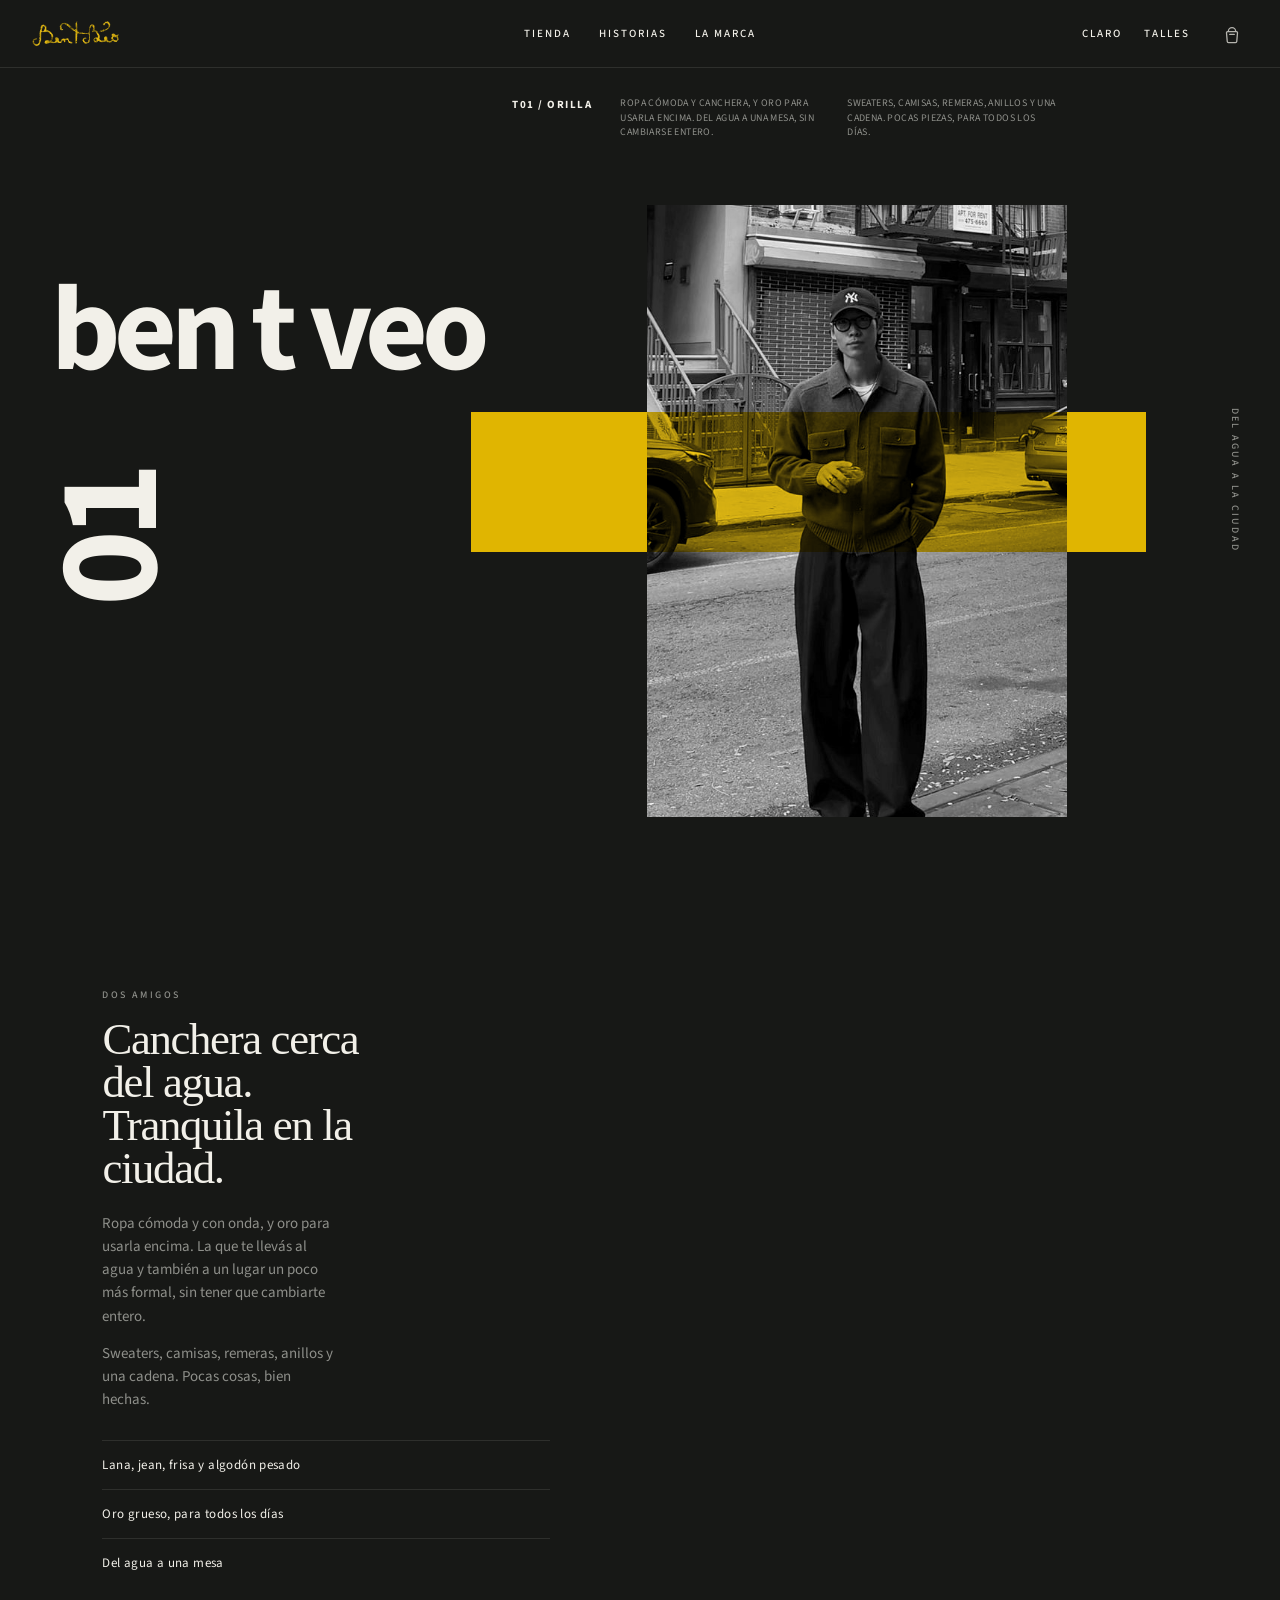
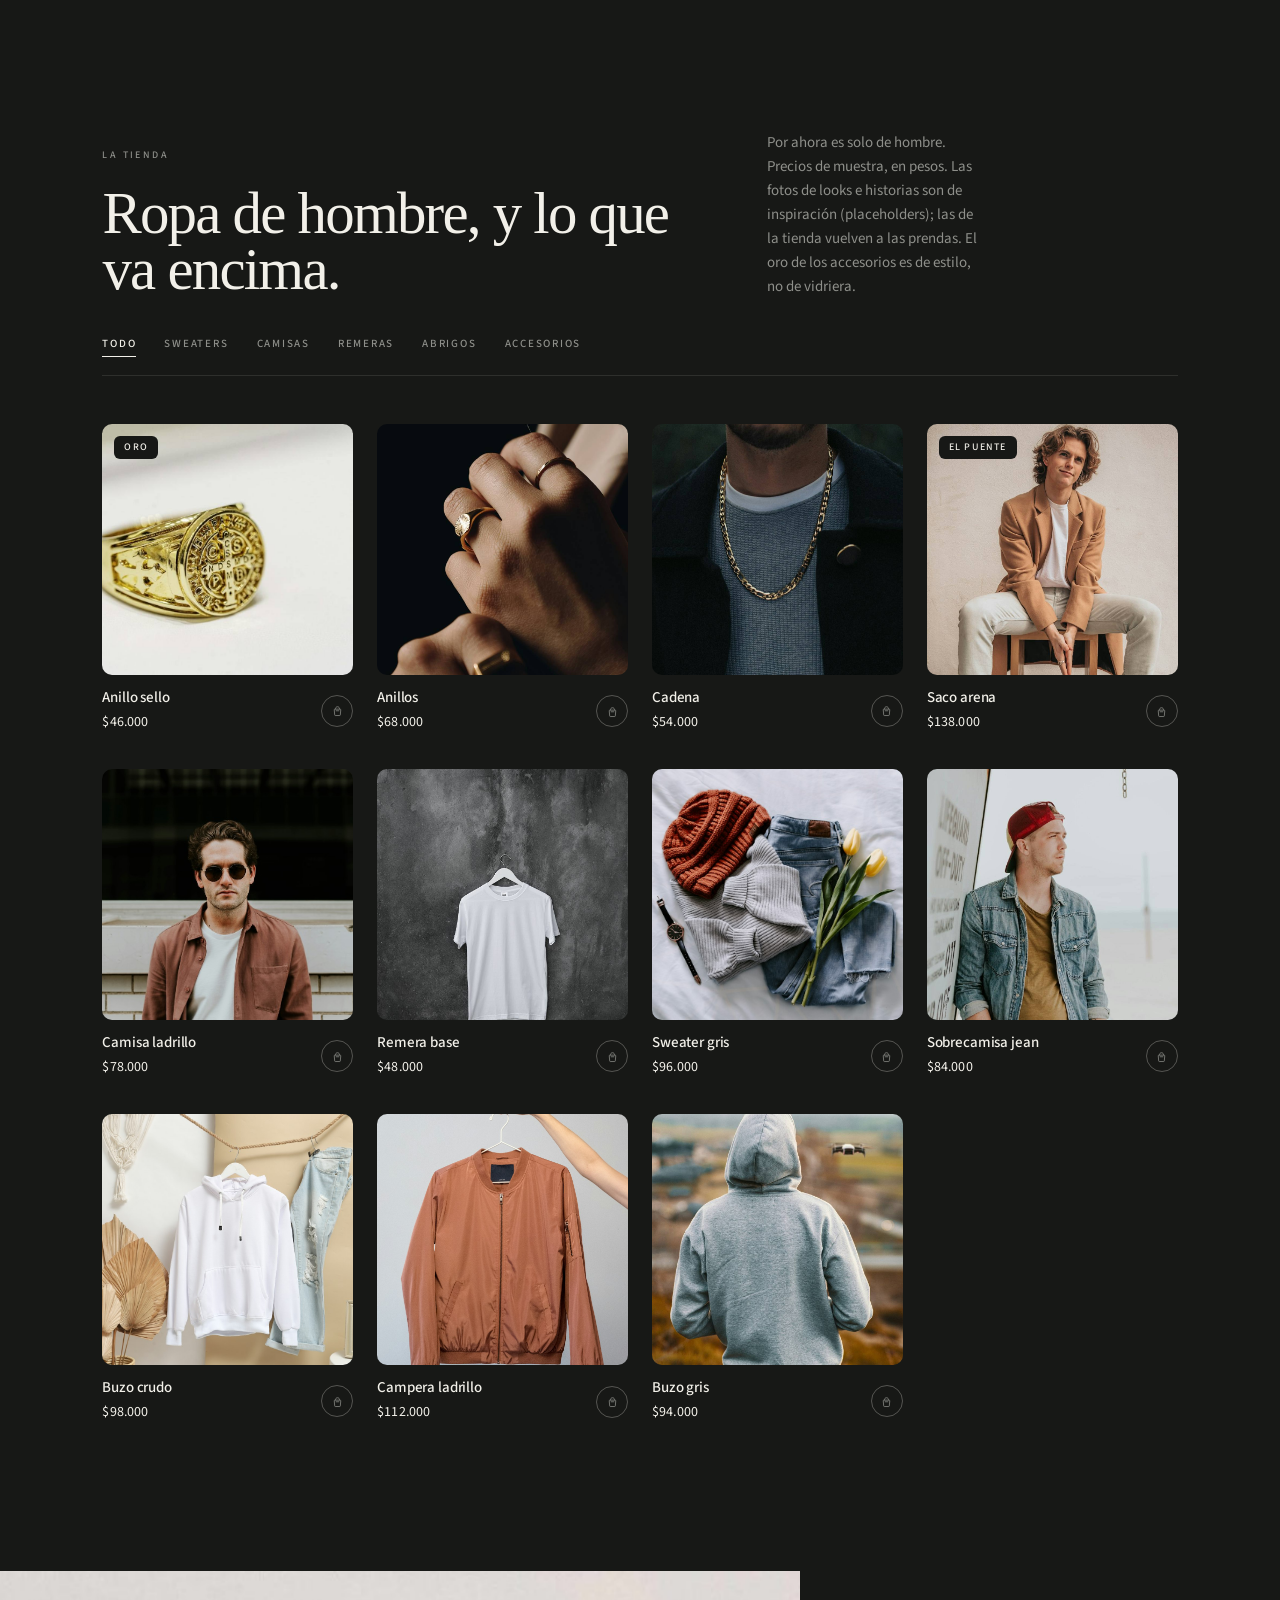
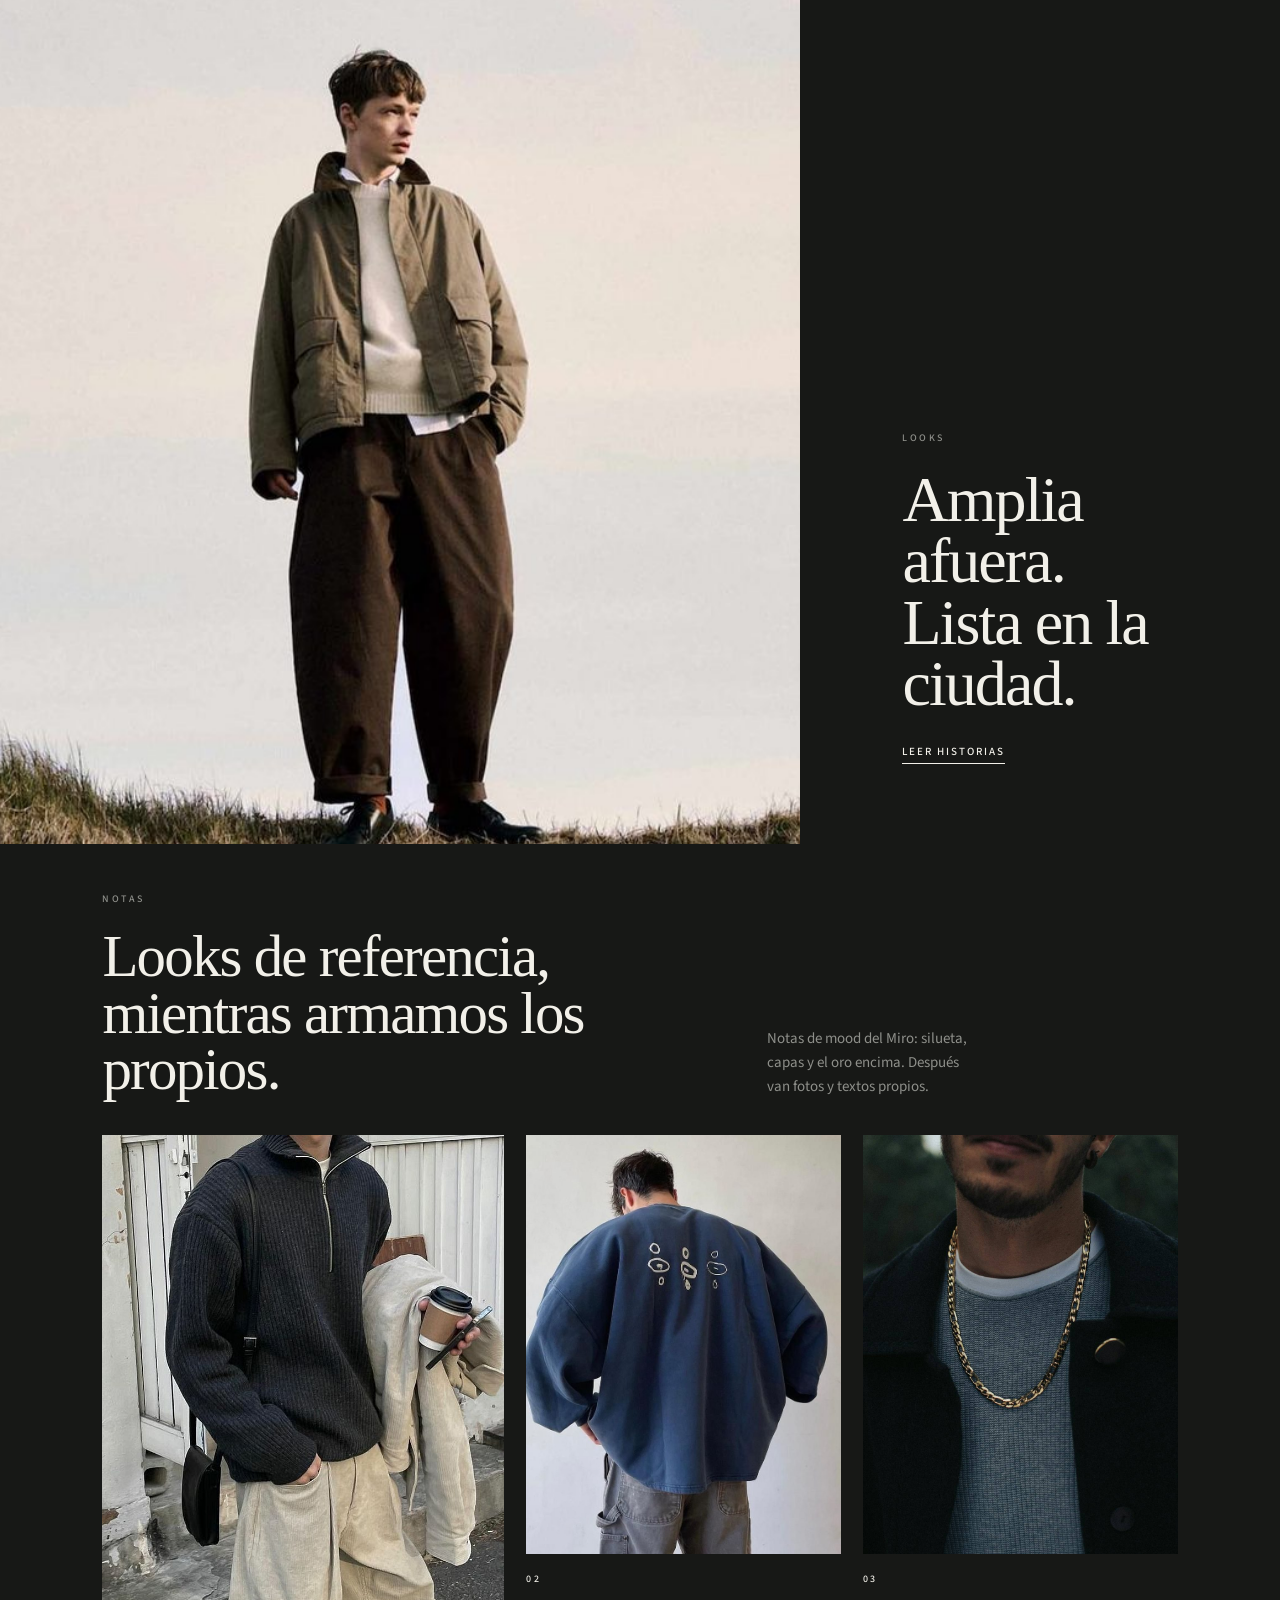
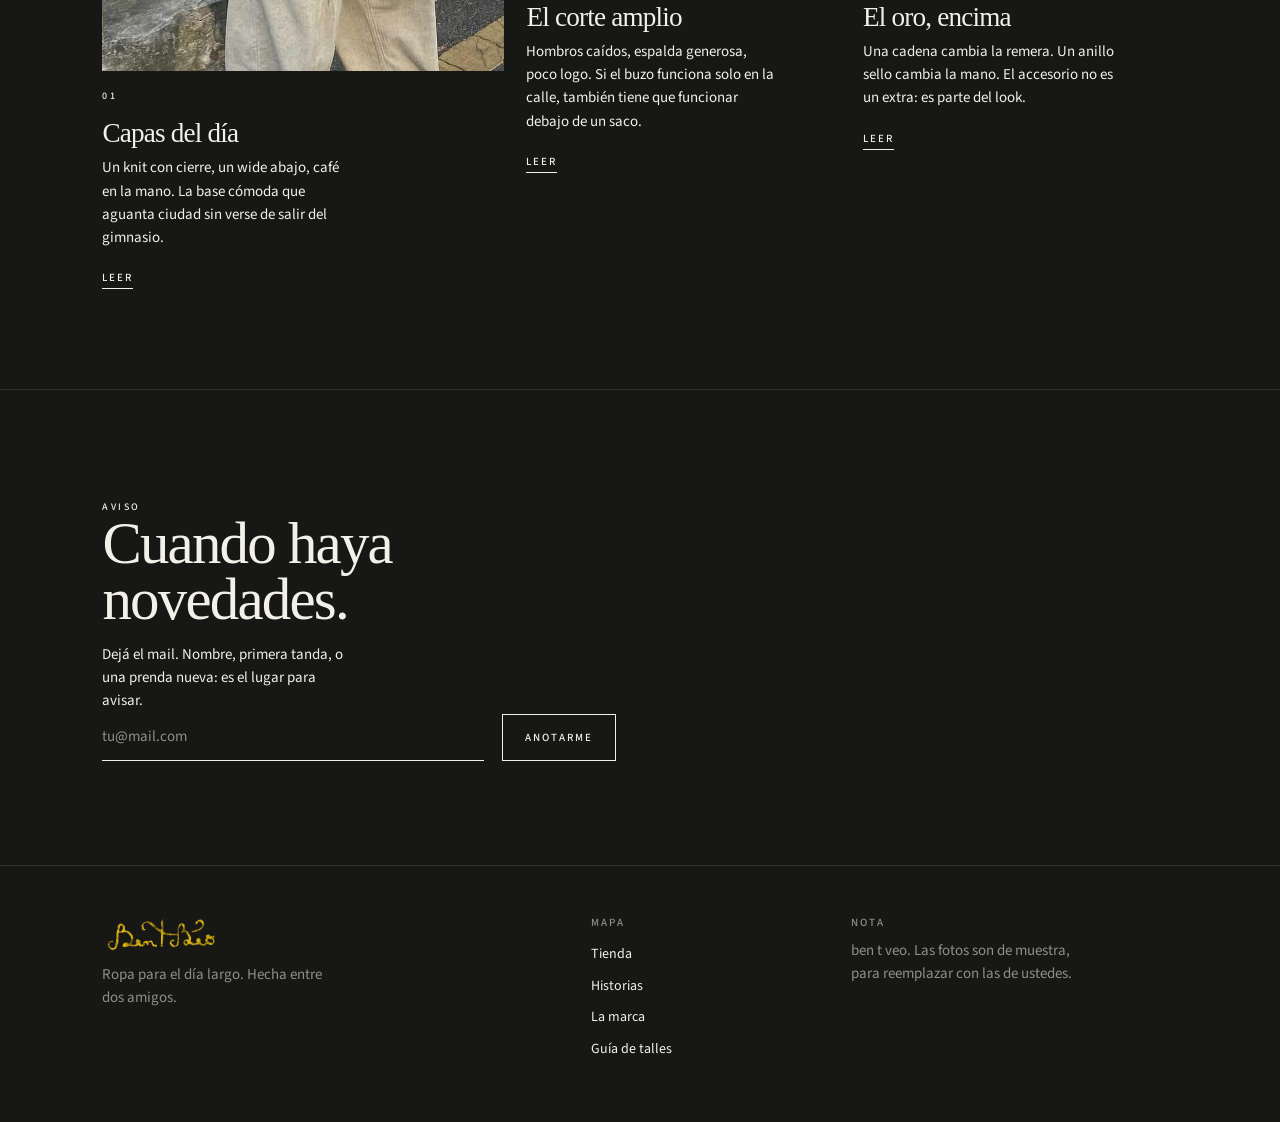
==== commit a6488e72: "Usar el wordmark manuscrito en el nav. Co-authored-by: Cursor <cursoragent@cursor.com>" ====
--- a/index.html
+++ b/index.html
@@ -7,7 +7,8 @@
   <meta name="description" content="Ropa de hombre y oro para usar todos los días. Sweaters, camisas, remeras, anillos y una cadena.">
   <meta name="theme-color" content="#171816" id="theme-color">
   <meta name="color-scheme" content="dark">
-  <link rel="icon" href="assets/logo-ben-t-veo.png" type="image/png">
+  <link rel="icon" href="assets/favicon-dark.png" type="image/png" media="(prefers-color-scheme: dark)">
+  <link rel="icon" href="assets/favicon-light.png" type="image/png" media="(prefers-color-scheme: light)">
   <link rel="preconnect" href="https://fonts.googleapis.com">
   <link rel="preconnect" href="https://fonts.gstatic.com" crossorigin>
   <link href="https://fonts.googleapis.com/css2?family=Source+Sans+3:ital,wght@0,400;0,500;0,700;1,400&display=swap" rel="stylesheet">
@@ -50,8 +51,8 @@
         </button>
       </div>
       <a class="logo" href="#inicio" aria-label="ben t veo">
-        <img class="logo__mark logo__mark--for-dark" src="assets/logo-wordmark-dark.png" alt="" width="154" height="120">
-        <img class="logo__mark logo__mark--for-light" src="assets/logo-wordmark-light.png" alt="" width="154" height="120">
+        <img class="logo__mark logo__mark--for-dark" src="assets/logo-wordmark-dark.png" alt="" width="299" height="104">
+        <img class="logo__mark logo__mark--for-light" src="assets/logo-wordmark-light.png" alt="" width="299" height="104">
       </a>
       <nav class="links" id="links" aria-label="Navegación">
         <a href="#ropa">Tienda</a>
@@ -432,8 +433,8 @@
   <footer class="footer">
     <div>
       <p class="logo logo--foot" aria-label="ben t veo">
-        <img class="logo__mark logo__mark--for-dark" src="assets/logo-wordmark-dark.png" alt="" width="154" height="120">
-        <img class="logo__mark logo__mark--for-light" src="assets/logo-wordmark-light.png" alt="" width="154" height="120">
+        <img class="logo__mark logo__mark--for-dark" src="assets/logo-wordmark-dark.png" alt="" width="299" height="104">
+        <img class="logo__mark logo__mark--for-light" src="assets/logo-wordmark-light.png" alt="" width="299" height="104">
       </p>
       <p>Ropa para el día largo. Hecha entre dos amigos.</p>
     </div>
--- a/styles.css
+++ b/styles.css
@@ -141,7 +141,7 @@
 }
 .logo__mark {
   width: auto;
-  height: 46px;
+  height: 33px;
   display: block;
   flex: 0 0 auto;
 }
@@ -829,7 +829,7 @@
   margin: 0 0 10px;
 }
 .logo--foot .logo__mark {
-  height: 58px;
+  height: 41px;
 }
 .footer p { margin: 0 0 8px; color: var(--muted); max-width: 32ch; }
 .footer a, .footer button {
@@ -1163,8 +1163,8 @@
     grid-column: 2;
     justify-self: center;
   }
-  .logo__mark { height: 38px; }
-  .logo--foot .logo__mark { height: 48px; }
+  .logo__mark { height: 27px; }
+  .logo--foot .logo__mark { height: 34px; }
   .links { display: none; }
   .nav__end {
     grid-column: 3;
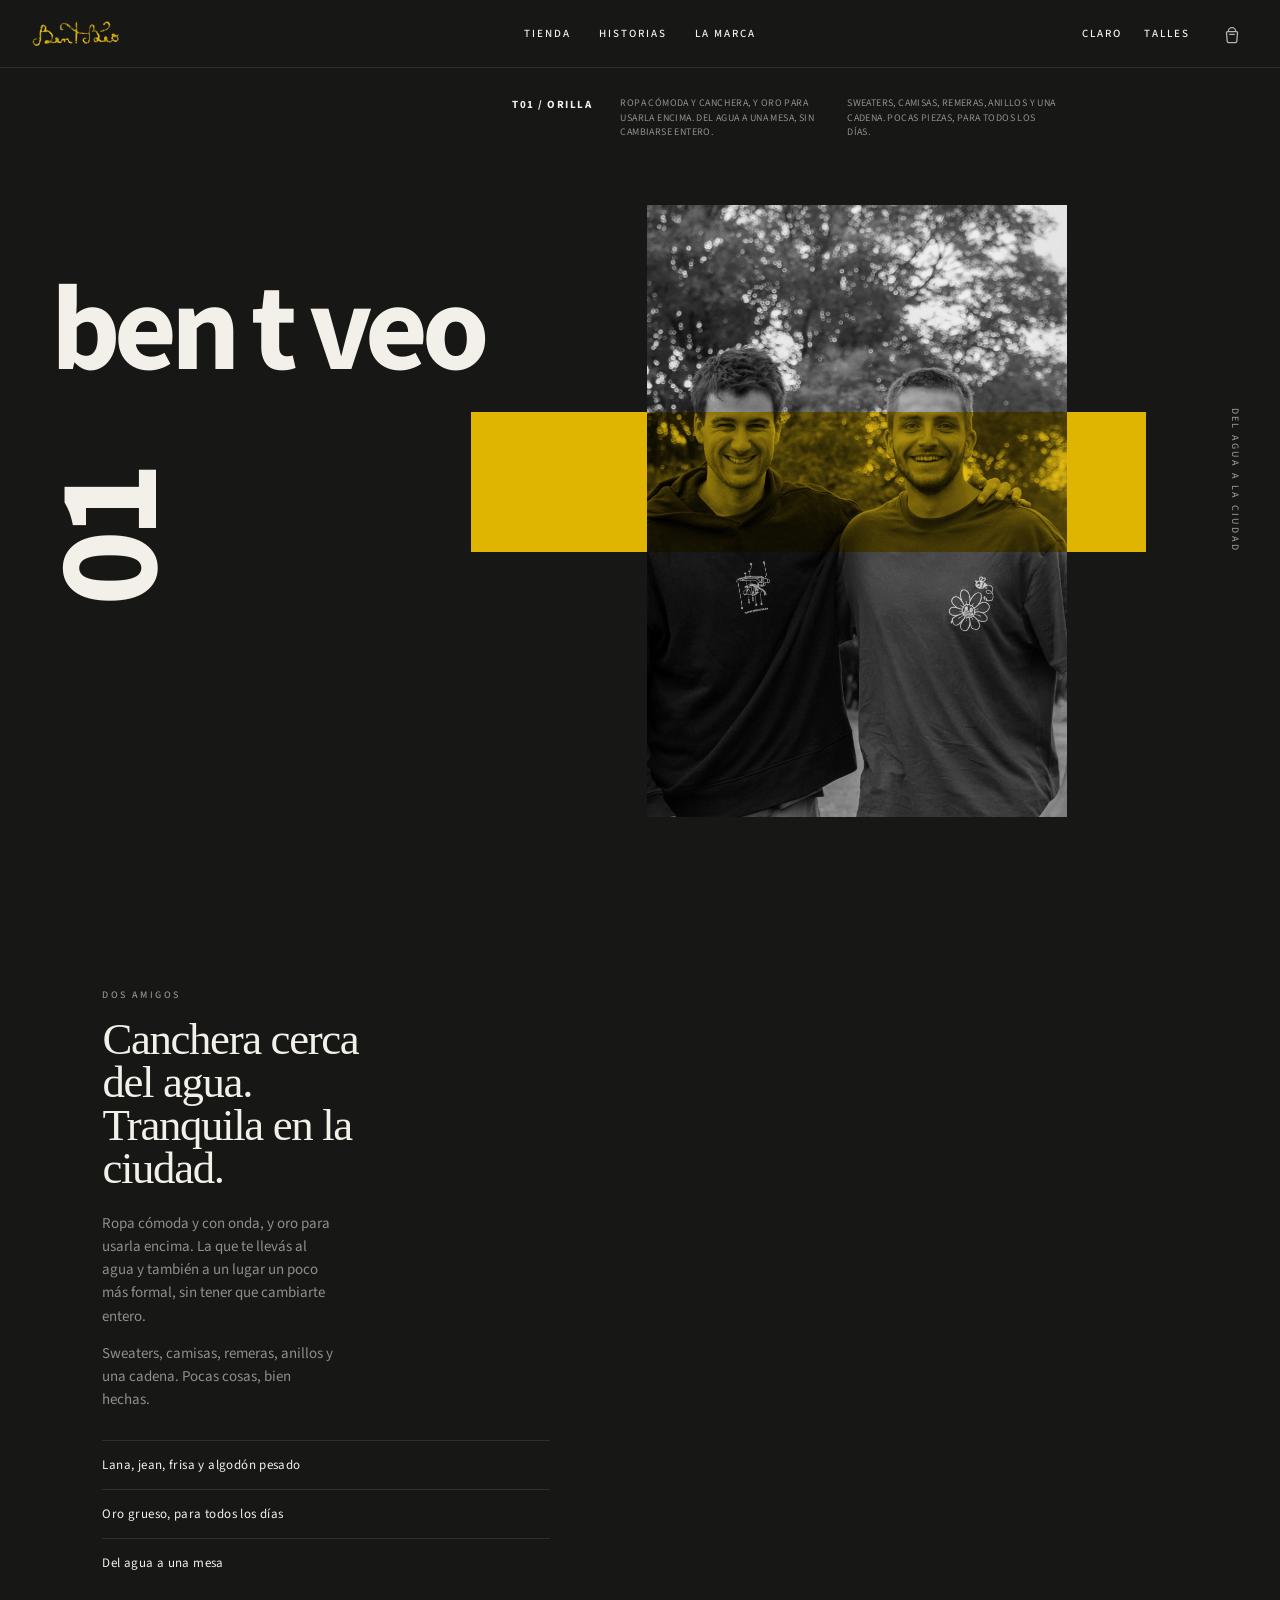
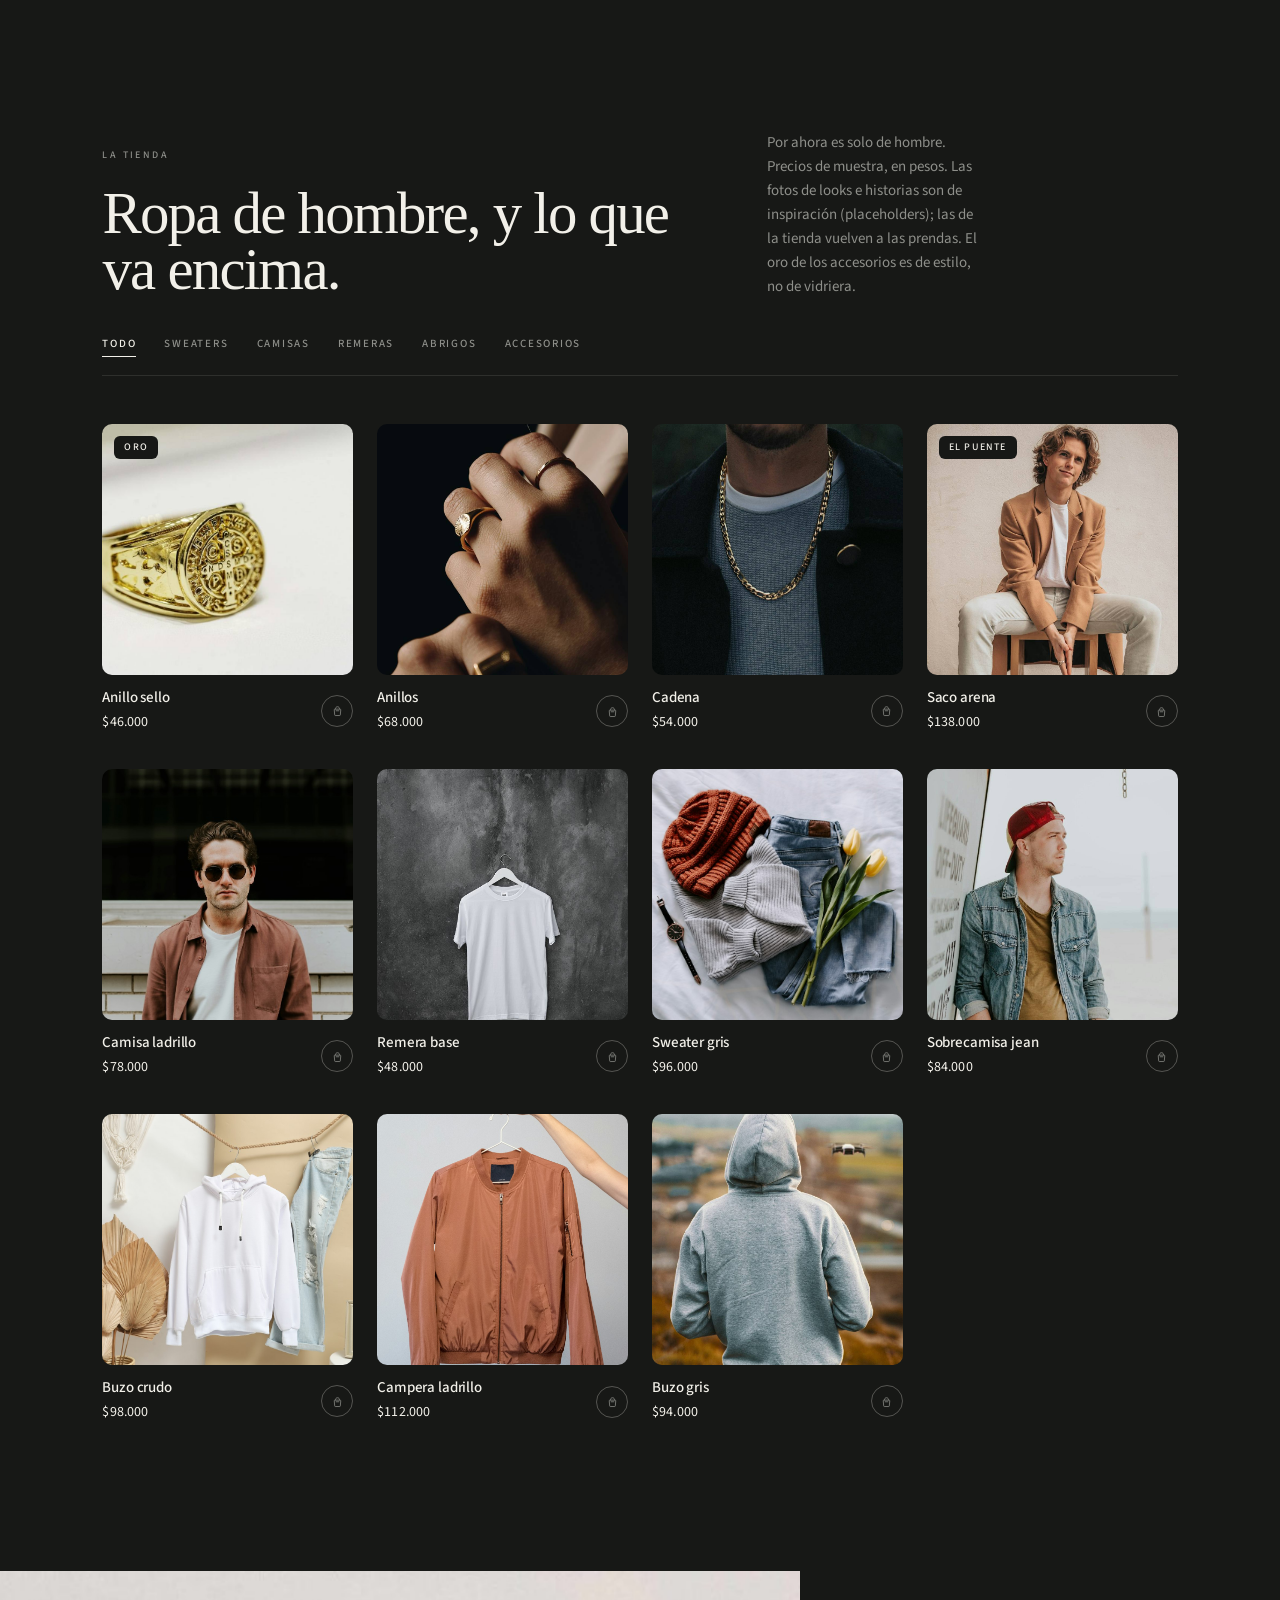
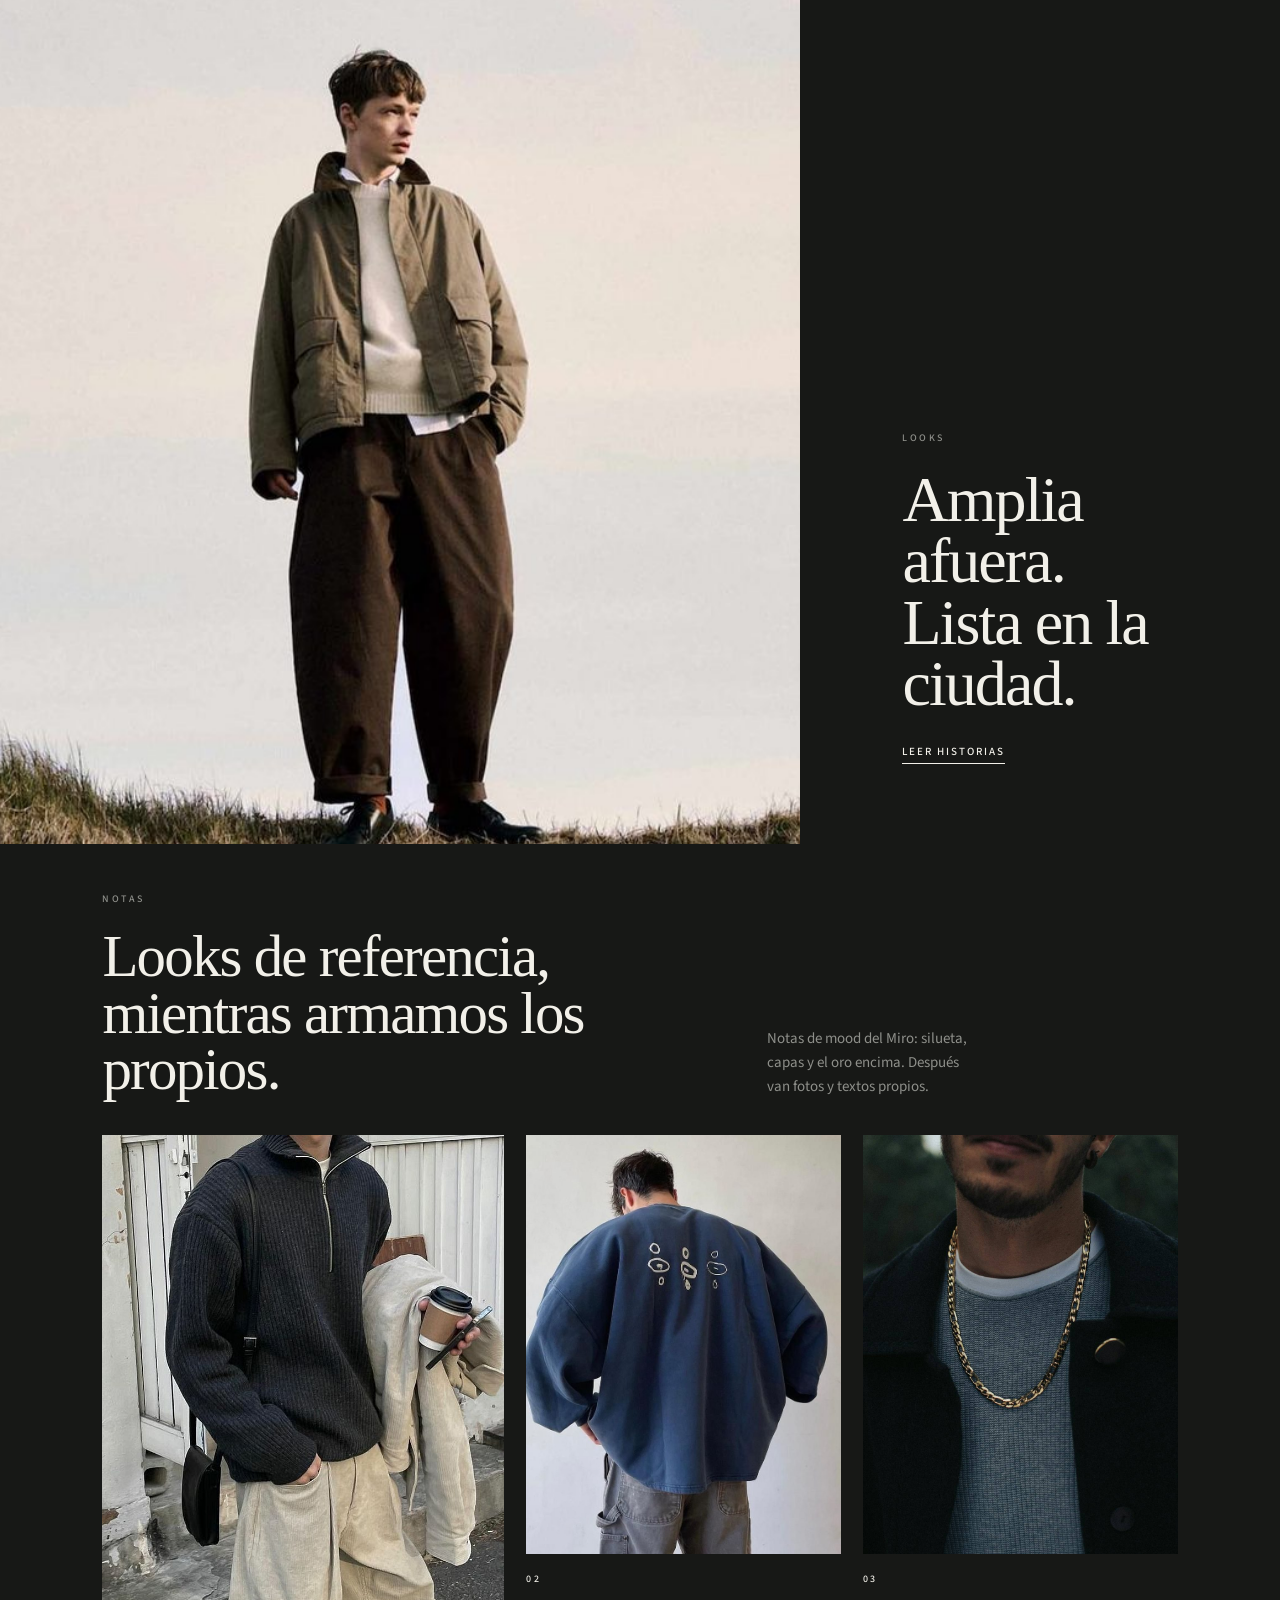
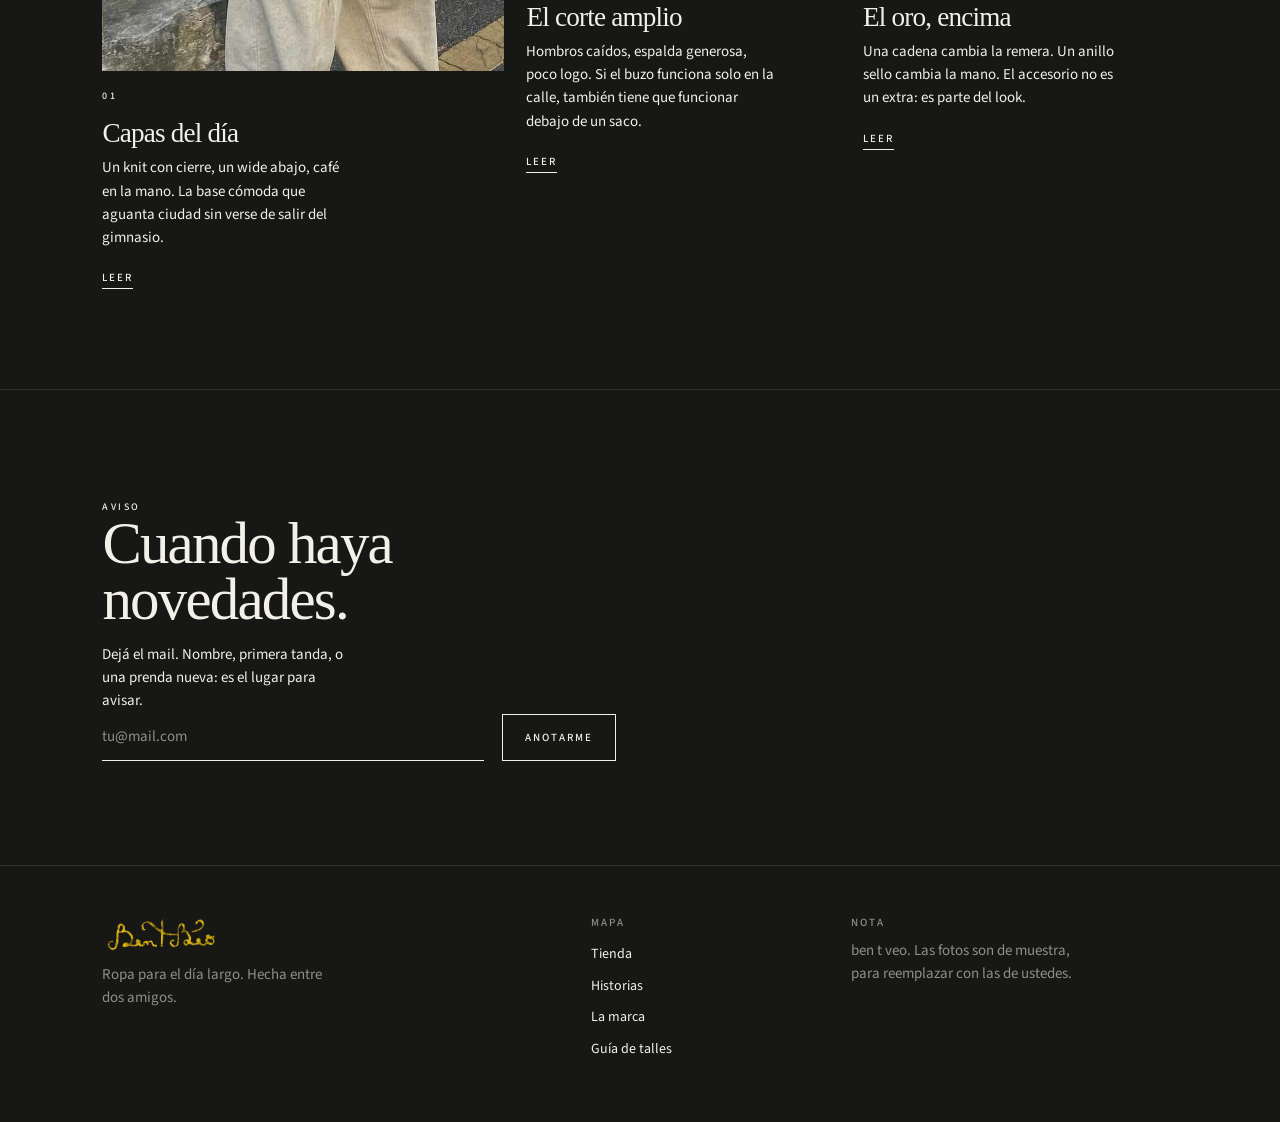
==== commit de8a779f: "Merge 413340ceb707827d3c3bfed866381d9cf6550a6a into a6488e729b4f2742160fbbac3e038a2887b6ba3d" ====
--- a/index.html
+++ b/index.html
@@ -144,8 +144,8 @@
         <div class="lab-hero__band" aria-hidden="true"></div>
         <img
           class="lab-hero__fig"
-          src="assets/inspo-look-city.jpg"
-          alt="Look de ciudad, overshirt y wide"
+          src="assets/inspo-dos-amigos.jpg"
+          alt="Dos amigos, fundadores de benteveo"
           width="900"
           height="1200"
         >
--- a/styles.css
+++ b/styles.css
@@ -470,7 +470,7 @@
   width: min(100%, 420px);
   height: min(68vh, 620px);
   object-fit: cover;
-  object-position: center 18%;
+  object-position: center 28%;
   filter: grayscale(1) contrast(1.06);
 }
 .lab-hero__spine {
